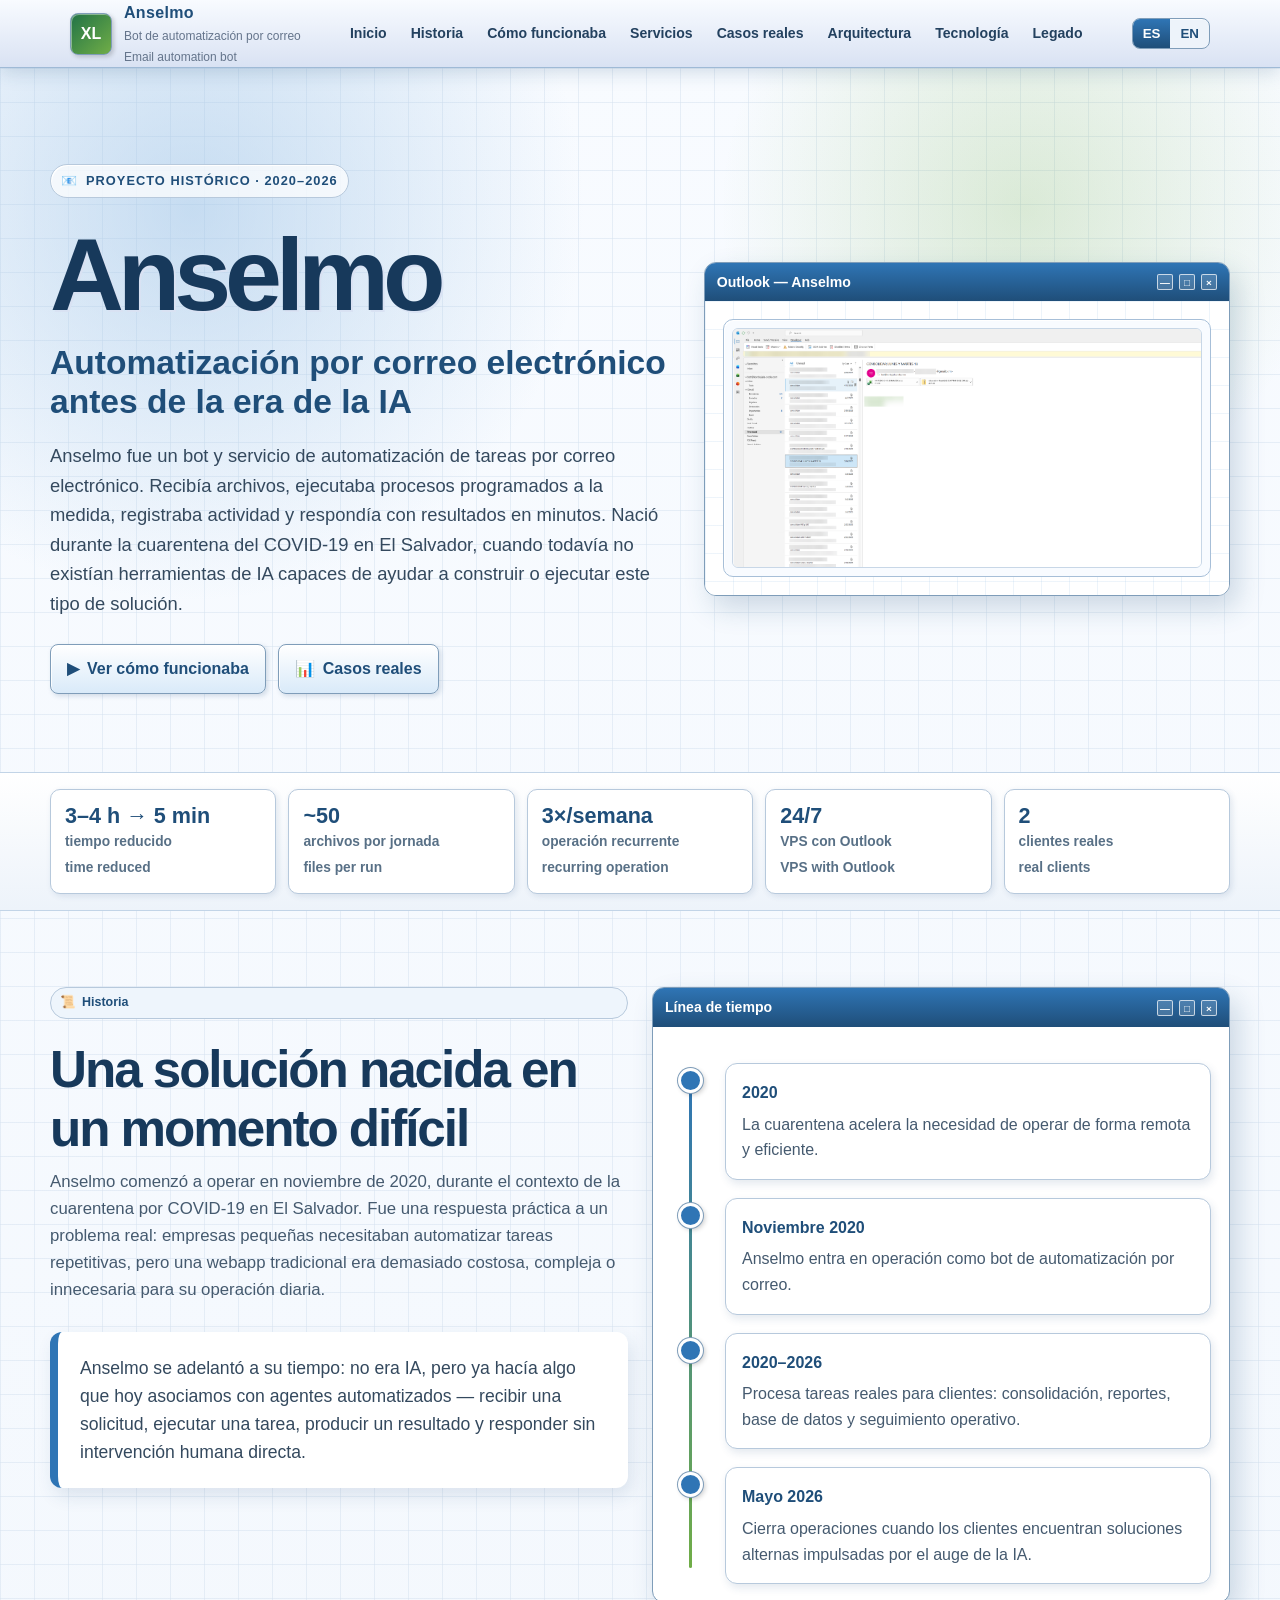
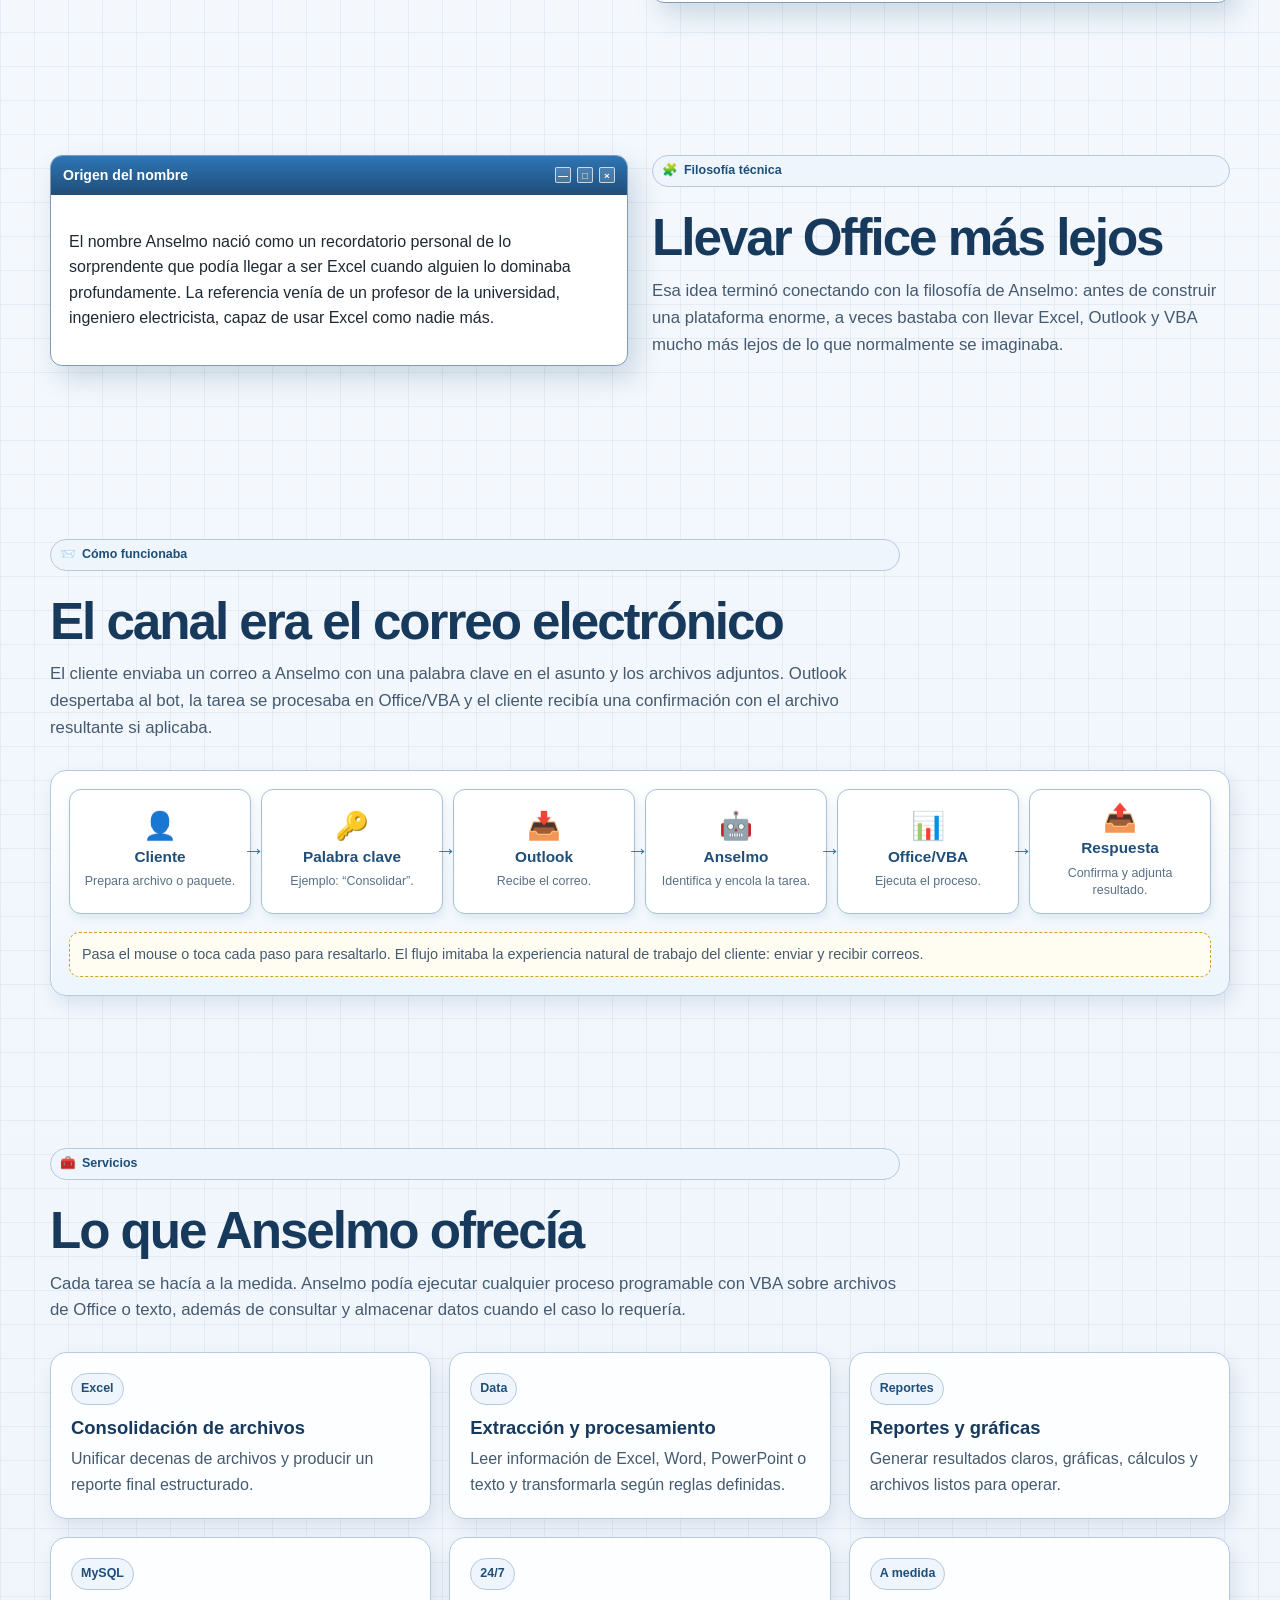
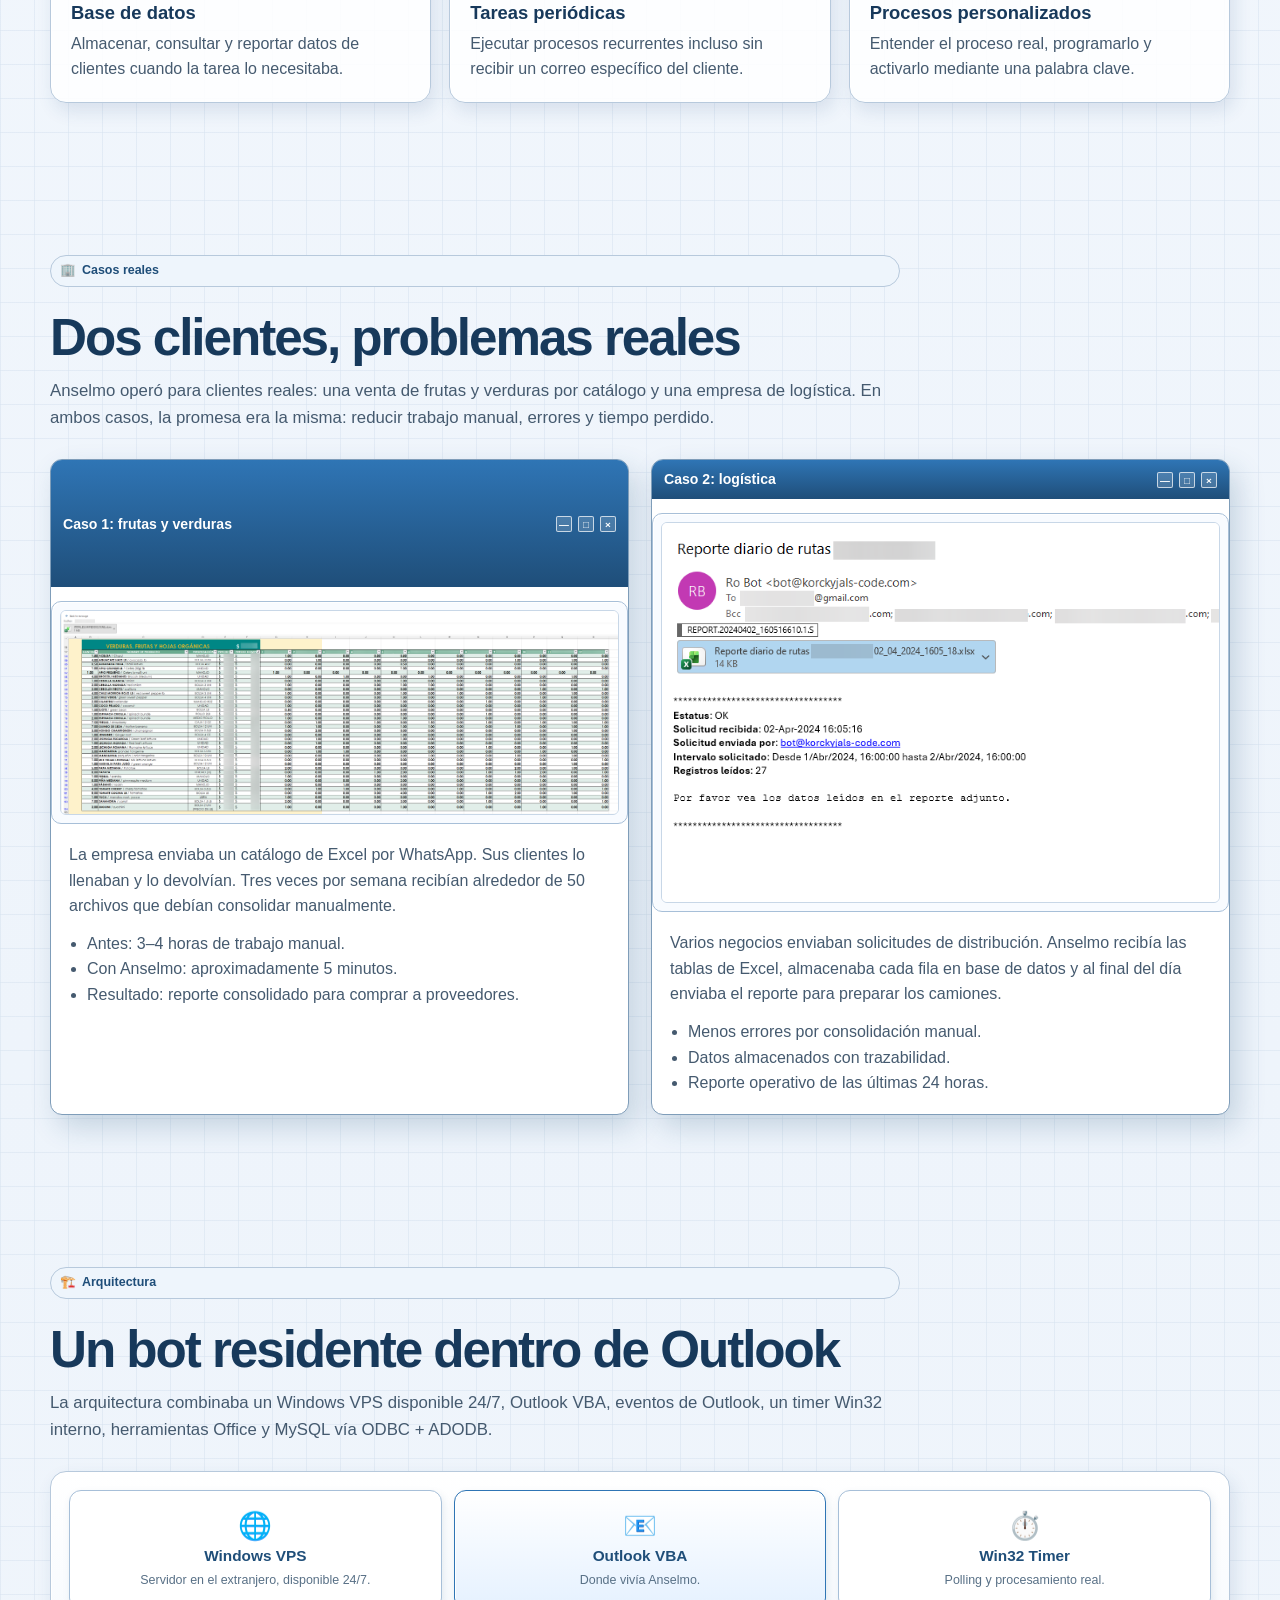
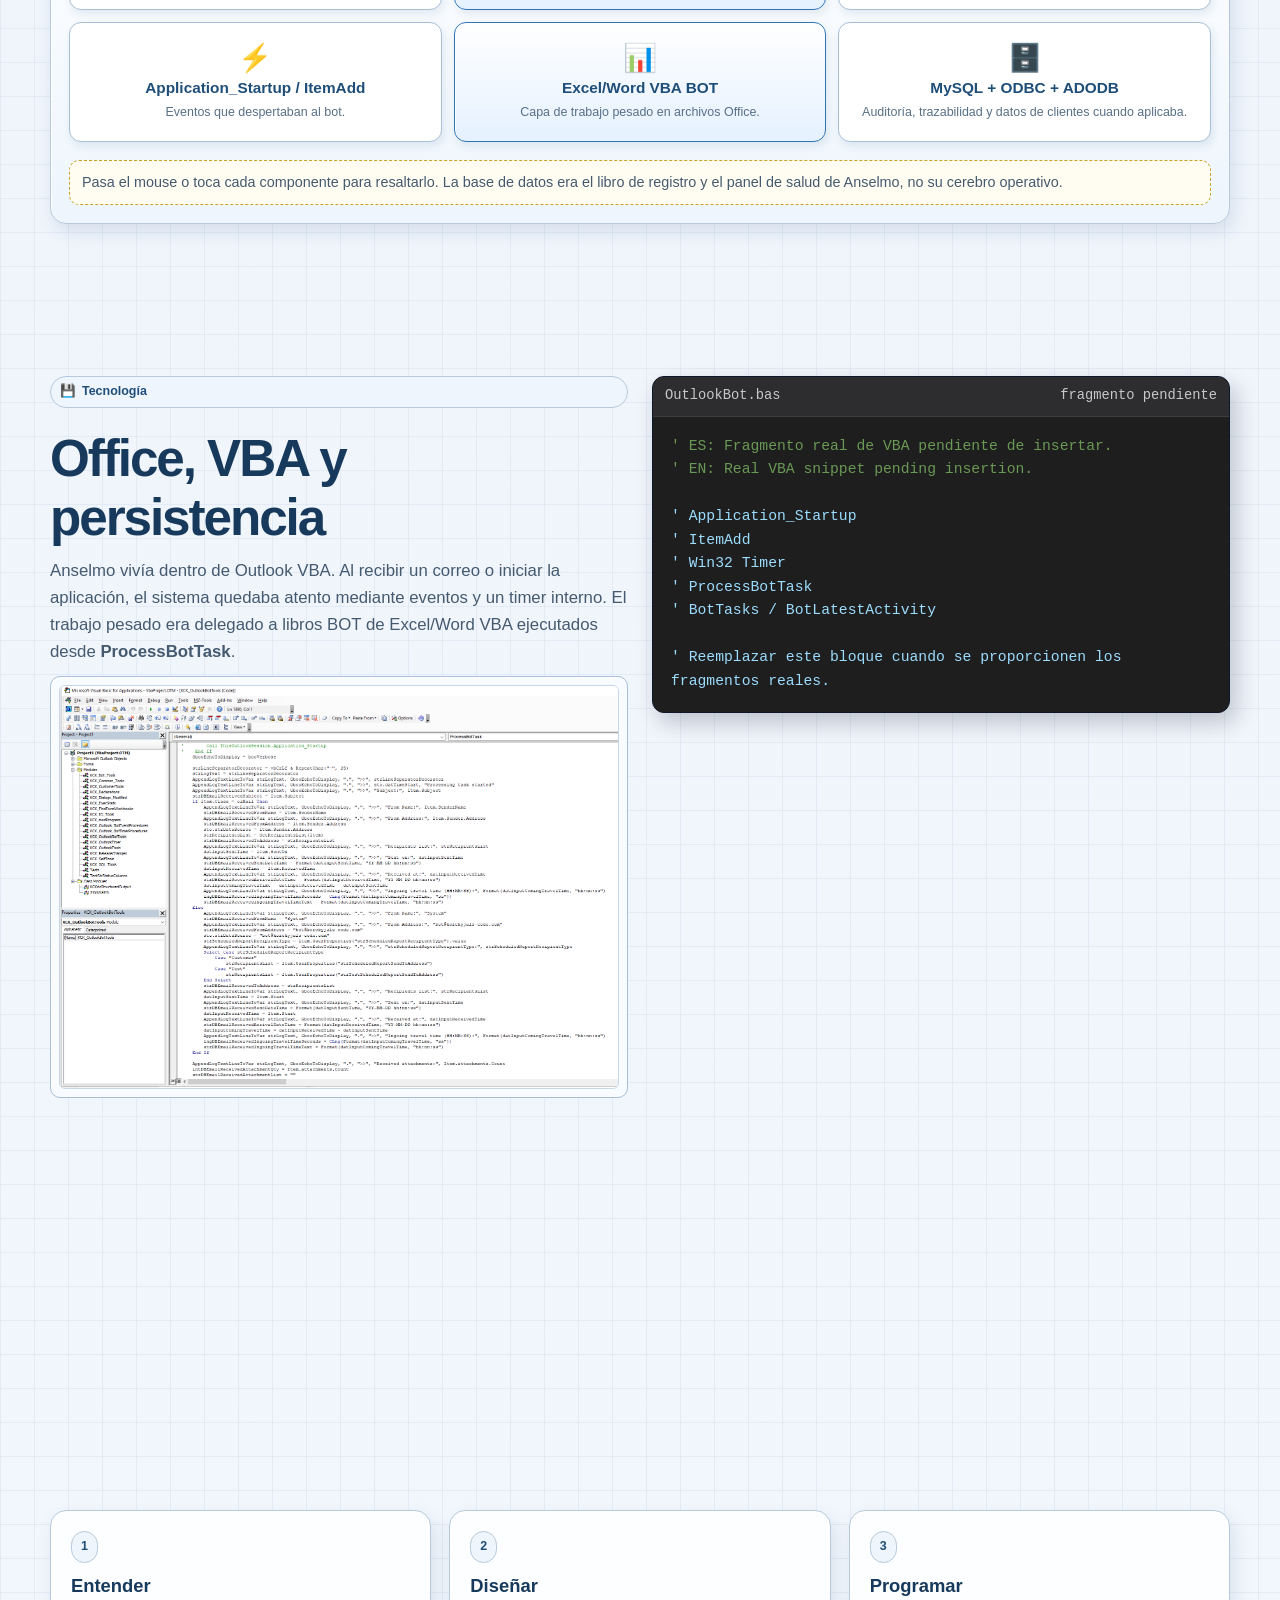
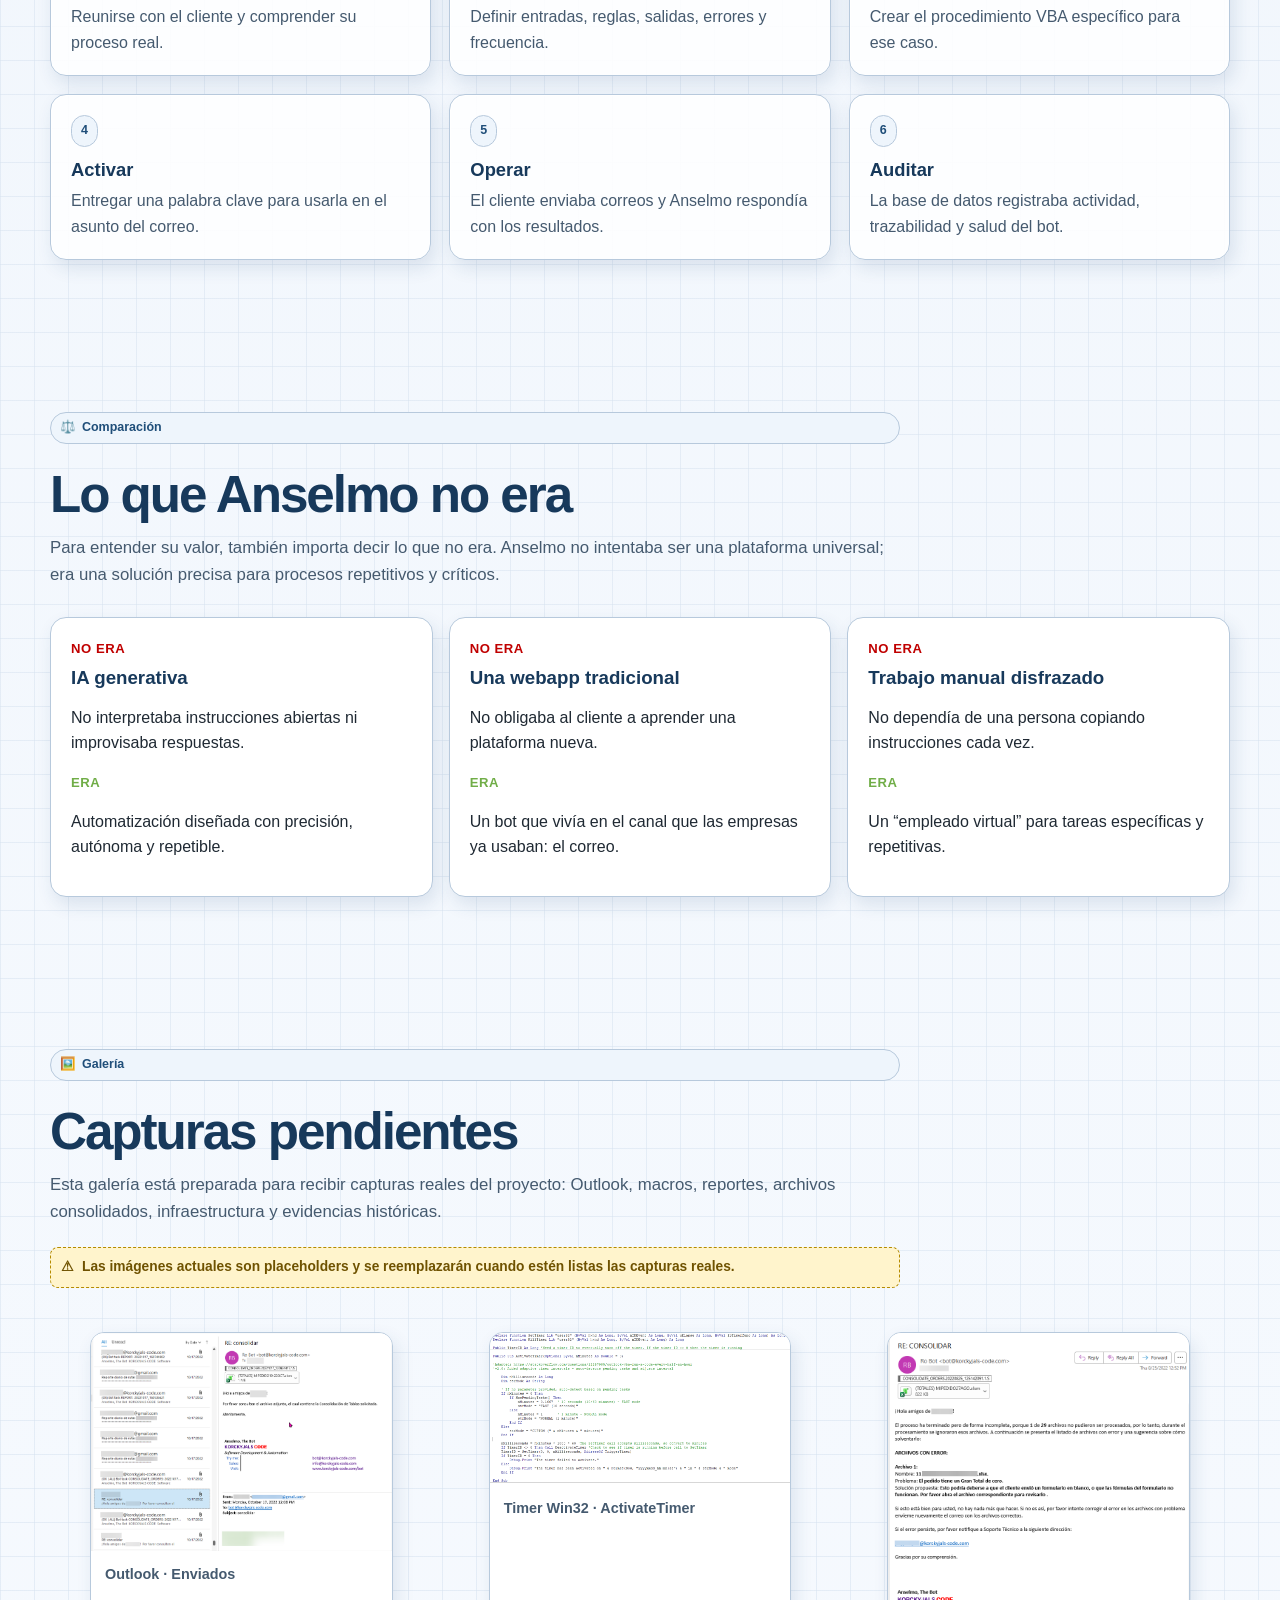
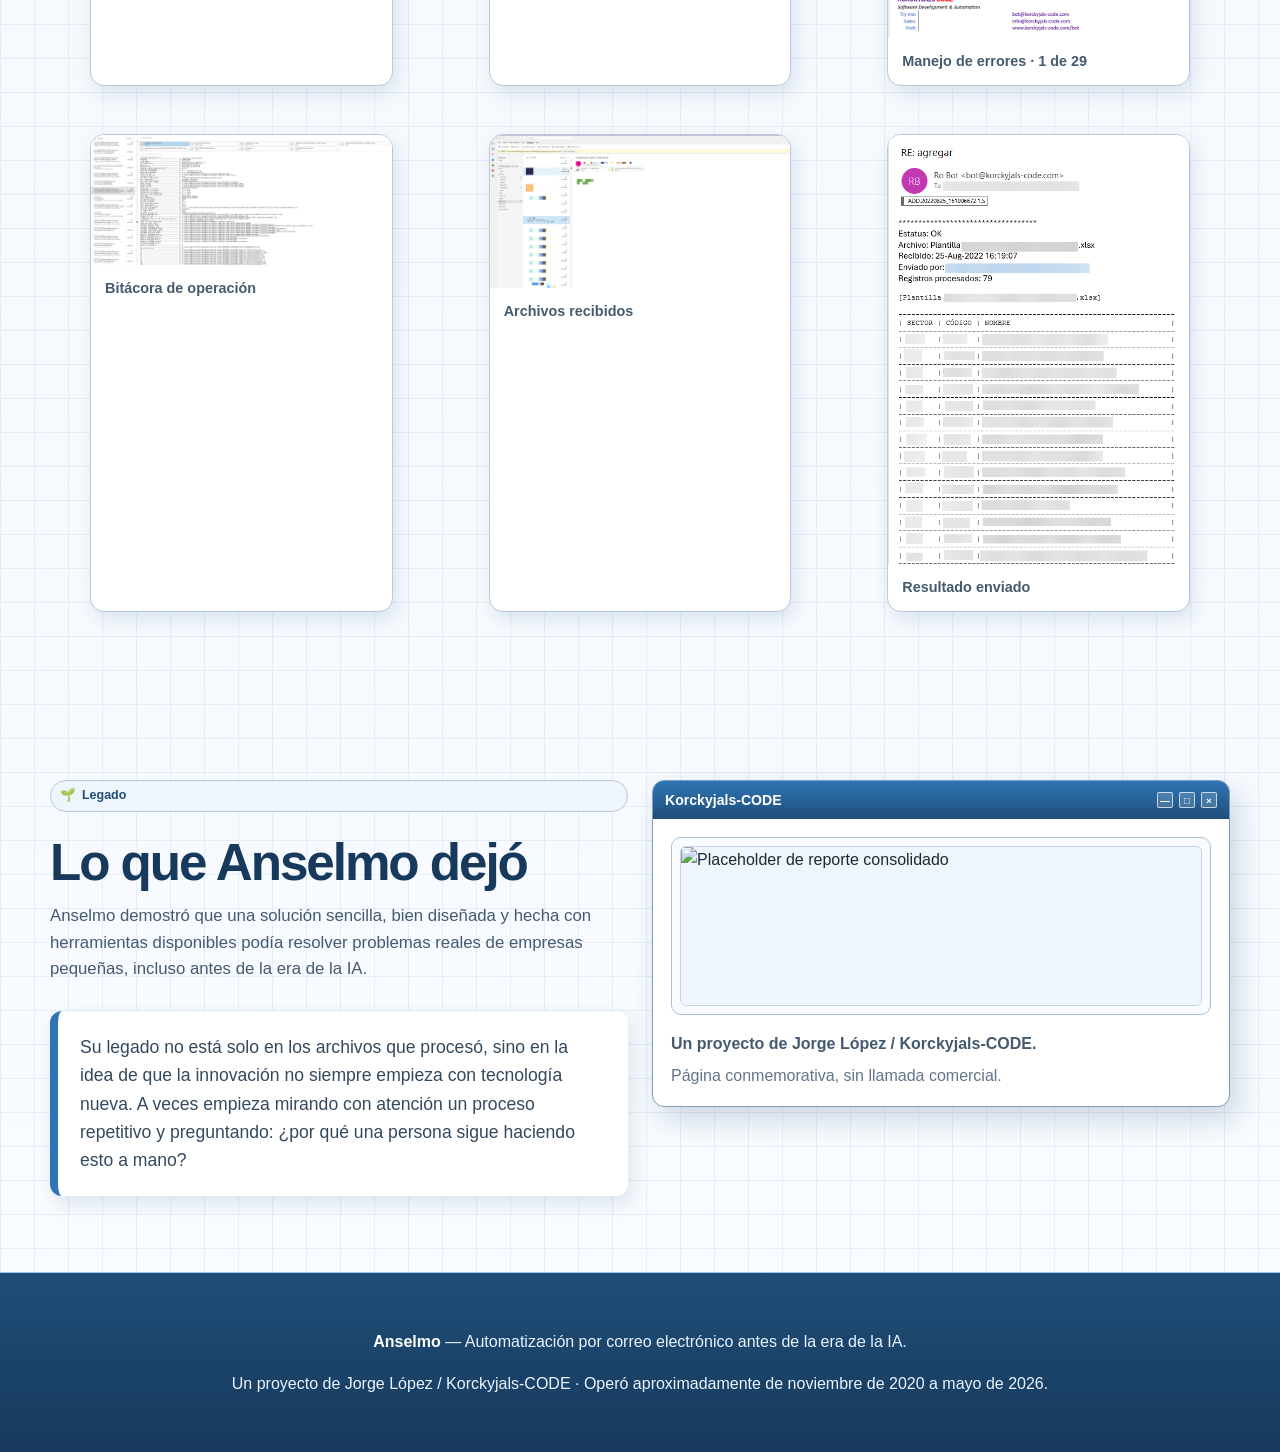
==== index.html @ 2ea20e72 "Update galeria-06 alt and asset comment for send-result email Replace the placeholder alt with the A" ====
<!DOCTYPE html>
<html lang="es">
<head>
  <meta charset="UTF-8" />
  <meta name="viewport" content="width=device-width, initial-scale=1.0" />
  <title>Anselmo | Automatización por correo electrónico antes de la era de la IA</title>
  <meta name="description" content="Homenaje y portafolio de Anselmo, un bot de automatización de tareas por correo electrónico creado por Jorge López / Korckyjals-CODE." />
  <style>
    /*
      Suggested /assets/ files for this page:
      /assets/hero-anselmo.png
      /assets/flujo-correo.png
      /assets/caso-frutas-verduras.png
      /assets/caso-logistica.png
      /assets/outlook-vba.png
      /assets/reporte-consolidado.png
      /assets/galeria-01.png
      /assets/galeria-02.png
      /assets/galeria-03.png
      /assets/galeria-04.png
      /assets/galeria-05.png
      /assets/galeria-06.png

      hero-anselmo.png is a real Outlook screenshot. caso-frutas-verduras.png is a real MIPEDIDO screenshot. caso-logistica.png is a real blurred daily route-report email screenshot. outlook-vba.png is a real Outlook VBA editor screenshot. galeria-01.png is a real Outlook Enviados screenshot. galeria-02.png is a real ActivateTimer / Win32 SetTimer screenshot. galeria-03.png is a real error-handling CONSOLIDATE_ORDERS email screenshot. galeria-04.png is a real per-task operation-log email screenshot. galeria-05.png is a real Processed-folder screenshot of incoming order files. galeria-06.png is a real send-result email screenshot (ADD/agregar, Estatus OK). The remaining placeholder is reporte-consolidado.
    */

    :root {
      --office-blue: #1f4e79;
      --office-blue-2: #2f75b5;
      --office-blue-3: #9dc3e6;
      --office-gray: #d9e2f3;
      --office-light: #f3f6fb;
      --window-bg: #ffffff;
      --grid-line: #d7e3f0;
      --text: #1f2933;
      --muted: #64748b;
      --shadow-dark: rgba(31, 78, 121, 0.22);
      --shadow-soft: rgba(15, 23, 42, 0.12);
      --accent-green: #70ad47;
      --accent-orange: #ed7d31;
      --accent-yellow: #ffc000;
      --danger-red: #c00000;
      --max-width: 1180px;
      --nav-height: 68px;
      --radius: 16px;
    }

    * { box-sizing: border-box; }

    html {
      scroll-behavior: smooth;
      scroll-padding-top: calc(var(--nav-height) + 18px);
    }

    body {
      margin: 0;
      color: var(--text);
      font-family: "Segoe UI", Tahoma, Geneva, Verdana, sans-serif;
      background:
        linear-gradient(90deg, rgba(215, 227, 240, 0.55) 1px, transparent 1px),
        linear-gradient(rgba(215, 227, 240, 0.55) 1px, transparent 1px),
        linear-gradient(180deg, #f8fbff 0%, #eef4fb 45%, #f8fbff 100%);
      background-size: 34px 34px, 34px 34px, 100% 100%;
      line-height: 1.6;
    }

    body.menu-open { overflow: hidden; }

    a { color: inherit; text-decoration: none; }

    img {
      width: 100%;
      display: block;
    }

    .lang-en { display: none; }
    body[data-lang="en"] .lang-es { display: none; }
    body[data-lang="en"] .lang-en { display: inline; }
    body[data-lang="en"] .block.lang-en { display: block; }
    body[data-lang="en"] .grid.lang-en { display: grid; }
    body[data-lang="en"] .flex.lang-en { display: flex; }
    body[data-lang="en"] .lang-es.block,
    body[data-lang="en"] .lang-es.grid,
    body[data-lang="en"] .lang-es.flex { display: none; }

    .topbar {
      position: fixed;
      top: 0;
      left: 0;
      right: 0;
      z-index: 1000;
      height: var(--nav-height);
      background: linear-gradient(180deg, #f8fbff 0%, #d9e2f3 100%);
      border-bottom: 1px solid #9fbad6;
      box-shadow: 0 4px 18px rgba(31, 78, 121, 0.18);
    }

    .nav-inner {
      max-width: var(--max-width);
      height: 100%;
      margin: 0 auto;
      padding: 0 20px;
      display: flex;
      align-items: center;
      justify-content: space-between;
      gap: 16px;
    }

    .brand {
      display: flex;
      align-items: center;
      gap: 12px;
      min-width: 210px;
    }

    .brand-icon {
      width: 42px;
      height: 42px;
      border: 1px solid #7f9db9;
      border-radius: 8px;
      background: linear-gradient(135deg, #217346 0%, #70ad47 100%);
      color: white;
      display: grid;
      place-items: center;
      font-weight: 800;
      box-shadow: inset 1px 1px 0 rgba(255,255,255,0.4), 2px 2px 4px rgba(0,0,0,0.18);
    }

    .brand-title {
      font-weight: 800;
      letter-spacing: 0.02em;
      color: var(--office-blue);
      line-height: 1.1;
    }

    .brand-subtitle {
      display: block;
      font-size: 0.75rem;
      color: var(--muted);
      font-weight: 500;
      margin-top: 2px;
    }

    .nav-links {
      display: flex;
      align-items: center;
      gap: 4px;
      font-size: 0.88rem;
      font-weight: 600;
    }

    .nav-links a {
      padding: 8px 9px;
      border-radius: 6px;
      color: #23415f;
      border: 1px solid transparent;
    }

    .nav-links a:hover,
    .nav-links a:focus {
      background: linear-gradient(180deg, #ffffff 0%, #dceaf8 100%);
      border-color: #9fbad6;
      box-shadow: inset 1px 1px 0 rgba(255,255,255,0.8);
    }

    .nav-actions {
      display: flex;
      align-items: center;
      gap: 10px;
    }

    .lang-toggle {
      display: flex;
      border: 1px solid #7f9db9;
      background: #edf3fa;
      border-radius: 8px;
      overflow: hidden;
      box-shadow: inset 1px 1px 0 rgba(255,255,255,0.7);
    }

    .lang-toggle button {
      border: 0;
      padding: 7px 10px;
      font-weight: 800;
      cursor: pointer;
      background: transparent;
      color: var(--office-blue);
    }

    .lang-toggle button.active {
      background: linear-gradient(180deg, var(--office-blue-2) 0%, var(--office-blue) 100%);
      color: #fff;
    }

    .hamburger {
      display: none;
      width: 42px;
      height: 38px;
      border: 1px solid #7f9db9;
      border-radius: 8px;
      background: linear-gradient(180deg, #fff 0%, #dbe8f6 100%);
      cursor: pointer;
      align-items: center;
      justify-content: center;
      flex-direction: column;
      gap: 5px;
    }

    .hamburger span {
      width: 22px;
      height: 2px;
      background: var(--office-blue);
      display: block;
      border-radius: 8px;
    }

    main { padding-top: var(--nav-height); }

    .section {
      padding: 76px 20px;
    }

    .container {
      max-width: var(--max-width);
      margin: 0 auto;
    }

    .hero {
      padding: 96px 20px 78px;
      background:
        radial-gradient(circle at 15% 20%, rgba(157, 195, 230, 0.55), transparent 32%),
        radial-gradient(circle at 80% 20%, rgba(112, 173, 71, 0.22), transparent 26%);
    }

    .hero-grid {
      display: grid;
      grid-template-columns: 1.08fr 0.92fr;
      gap: 36px;
      align-items: center;
    }

    .kicker {
      display: inline-flex;
      align-items: center;
      gap: 8px;
      color: var(--office-blue);
      font-weight: 800;
      letter-spacing: 0.08em;
      text-transform: uppercase;
      font-size: 0.8rem;
      padding: 6px 10px;
      border: 1px solid #b7c9dc;
      background: rgba(255,255,255,0.72);
      border-radius: 999px;
      box-shadow: inset 1px 1px 0 #fff;
    }

    h1, h2, h3 { line-height: 1.15; color: #17395b; margin: 0; }

    h1 {
      font-size: clamp(3rem, 8vw, 6.5rem);
      margin: 18px 0 10px;
      letter-spacing: -0.06em;
      text-shadow: 2px 2px 0 #d9e2f3;
    }

    .hero h2 {
      font-size: clamp(1.25rem, 3vw, 2.1rem);
      color: var(--office-blue);
      margin-bottom: 20px;
      font-weight: 700;
    }

    .lead {
      font-size: 1.15rem;
      max-width: 720px;
      color: #34495e;
    }

    .hero-actions {
      display: flex;
      flex-wrap: wrap;
      gap: 12px;
      margin-top: 26px;
    }

    .office-btn {
      display: inline-flex;
      align-items: center;
      gap: 8px;
      padding: 11px 16px;
      border: 1px solid #7f9db9;
      border-radius: 8px;
      background: linear-gradient(180deg, #ffffff 0%, #d9eaf9 100%);
      box-shadow: inset 1px 1px 0 rgba(255,255,255,0.85), 2px 2px 5px rgba(31,78,121,0.18);
      font-weight: 800;
      color: var(--office-blue);
      transition: transform 0.18s ease, box-shadow 0.18s ease;
    }

    .office-btn:hover {
      transform: translateY(-2px);
      box-shadow: inset 1px 1px 0 rgba(255,255,255,0.85), 4px 6px 12px rgba(31,78,121,0.2);
    }

    .window {
      border: 1px solid #7f9db9;
      border-radius: 12px;
      overflow: hidden;
      background: var(--window-bg);
      box-shadow: 8px 12px 28px rgba(31, 78, 121, 0.2), inset 1px 1px 0 #fff;
    }

    .window-titlebar {
      min-height: 38px;
      display: flex;
      align-items: center;
      justify-content: space-between;
      gap: 10px;
      padding: 8px 12px;
      color: white;
      background: linear-gradient(180deg, #2f75b5 0%, #1f4e79 100%);
      font-weight: 800;
      font-size: 0.88rem;
    }

    .window-controls {
      display: flex;
      gap: 6px;
      flex-shrink: 0;
    }

    .window-controls span {
      width: 16px;
      height: 16px;
      display: grid;
      place-items: center;
      border: 1px solid rgba(255,255,255,0.7);
      border-radius: 2px;
      font-size: 0.62rem;
      background: rgba(255,255,255,0.16);
    }

    .window-content { padding: 18px; }

    .hero-card .window-content {
      background:
        linear-gradient(90deg, rgba(157,195,230,0.18) 1px, transparent 1px),
        linear-gradient(rgba(157,195,230,0.18) 1px, transparent 1px),
        #fff;
      background-size: 28px 28px;
    }

    .placeholder-note {
      display: inline-flex;
      gap: 8px;
      align-items: center;
      padding: 8px 10px;
      margin: 12px 0 0;
      border: 1px dashed #b58b00;
      color: #6f5200;
      background: #fff4cc;
      border-radius: 8px;
      font-size: 0.86rem;
      font-weight: 650;
    }

    .image-frame {
      border: 1px solid #a7bfd8;
      background: #f8fbff;
      border-radius: 10px;
      padding: 8px;
      box-shadow: inset 1px 1px 0 #fff;
      overflow: hidden;
    }

    .image-frame img {
      border-radius: 6px;
      border: 1px solid #c8d7e7;
      background: #eef5fc;
      min-height: 160px;
      object-fit: cover;
    }

    .section-heading {
      margin-bottom: 28px;
      display: grid;
      gap: 10px;
      max-width: 850px;
    }

    .section-heading h2 {
      font-size: clamp(2rem, 4vw, 3.2rem);
      letter-spacing: -0.04em;
    }

    .section-heading p {
      margin: 0;
      color: #455a6f;
      font-size: 1.05rem;
    }

    .ribbon {
      background: linear-gradient(180deg, #ffffff 0%, #edf3fa 100%);
      border-top: 1px solid #c2d4e7;
      border-bottom: 1px solid #c2d4e7;
      padding: 16px 20px;
      box-shadow: inset 0 1px 0 #fff;
    }

    .ribbon-inner {
      max-width: var(--max-width);
      margin: 0 auto;
      display: grid;
      grid-template-columns: repeat(5, 1fr);
      gap: 12px;
    }

    .metric {
      border: 1px solid #b7c9dc;
      border-radius: 10px;
      background: #fff;
      padding: 14px;
      box-shadow: inset 1px 1px 0 #fff, 2px 2px 6px rgba(31,78,121,0.12);
    }

    .metric strong {
      display: block;
      color: var(--office-blue);
      font-size: 1.35rem;
      line-height: 1.1;
    }

    .metric span {
      display: block;
      margin-top: 4px;
      color: #587086;
      font-size: 0.86rem;
      font-weight: 650;
    }

    .two-col {
      display: grid;
      grid-template-columns: 1fr 1fr;
      gap: 24px;
      align-items: start;
    }

    .cards-grid {
      display: grid;
      grid-template-columns: repeat(3, 1fr);
      gap: 18px;
    }

    .card {
      border: 1px solid #b7c9dc;
      border-radius: var(--radius);
      background: rgba(255,255,255,0.88);
      box-shadow: inset 1px 1px 0 #fff, 4px 8px 18px rgba(31,78,121,0.12);
      padding: 20px;
      transition: transform 0.22s ease, box-shadow 0.22s ease;
    }

    .card:hover {
      transform: translateY(-4px);
      box-shadow: inset 1px 1px 0 #fff, 6px 14px 26px rgba(31,78,121,0.18);
    }

    .card h3 {
      font-size: 1.15rem;
      margin-bottom: 8px;
    }

    .card p { margin: 0; color: #455a6f; }

    .tag {
      display: inline-flex;
      align-items: center;
      gap: 6px;
      padding: 5px 9px;
      border: 1px solid #b7c9dc;
      border-radius: 999px;
      background: #eef5fc;
      color: var(--office-blue);
      font-size: 0.78rem;
      font-weight: 800;
      margin-bottom: 12px;
    }

    .timeline {
      position: relative;
      display: grid;
      gap: 18px;
      margin-top: 18px;
    }

    .timeline::before {
      content: "";
      position: absolute;
      top: 16px;
      bottom: 16px;
      left: 18px;
      width: 3px;
      background: linear-gradient(180deg, var(--office-blue-2), var(--accent-green));
      border-radius: 999px;
    }

    .timeline-item {
      position: relative;
      padding-left: 54px;
    }

    .timeline-dot {
      position: absolute;
      left: 7px;
      top: 5px;
      width: 25px;
      height: 25px;
      border-radius: 50%;
      border: 3px solid white;
      background: var(--office-blue-2);
      box-shadow: 0 0 0 1px #7f9db9, 2px 2px 5px rgba(0,0,0,0.2);
    }

    .timeline-card {
      border: 1px solid #b7c9dc;
      background: #fff;
      border-radius: 12px;
      padding: 16px;
      box-shadow: inset 1px 1px 0 #fff, 2px 4px 9px rgba(31,78,121,0.12);
    }

    .timeline-card strong { color: var(--office-blue); }
    .timeline-card p { margin: 6px 0 0; color: #455a6f; }

    .flow-diagram, .architecture-diagram {
      display: grid;
      gap: 14px;
      padding: 18px;
      border: 1px solid #b7c9dc;
      border-radius: var(--radius);
      background: linear-gradient(180deg, #fff 0%, #edf5fd 100%);
      box-shadow: inset 1px 1px 0 #fff, 4px 8px 18px rgba(31,78,121,0.12);
    }

    .flow-row {
      display: grid;
      grid-template-columns: repeat(6, minmax(0, 1fr));
      gap: 10px;
      align-items: stretch;
    }

    .flow-step, .arch-node {
      position: relative;
      min-height: 120px;
      padding: 14px;
      border: 1px solid #a7bfd8;
      border-radius: 12px;
      background: #fff;
      display: flex;
      flex-direction: column;
      justify-content: center;
      gap: 8px;
      text-align: center;
      cursor: help;
      transition: transform 0.22s ease, border-color 0.22s ease, box-shadow 0.22s ease, background 0.22s ease;
      box-shadow: inset 1px 1px 0 #fff, 2px 4px 8px rgba(31,78,121,0.1);
    }

    .flow-step:hover, .flow-step:focus,
    .arch-node:hover, .arch-node:focus {
      transform: translateY(-5px) scale(1.02);
      border-color: var(--office-blue-2);
      box-shadow: inset 1px 1px 0 #fff, 0 0 0 3px rgba(47,117,181,0.15), 4px 10px 18px rgba(31,78,121,0.2);
      background: #f8fbff;
      outline: none;
    }

    .flow-step:not(:last-child)::after {
      content: "→";
      position: absolute;
      right: -15px;
      top: 50%;
      transform: translateY(-50%);
      color: var(--office-blue-2);
      font-size: 1.4rem;
      font-weight: 900;
      z-index: 5;
    }

    .step-icon, .arch-icon {
      font-size: 1.7rem;
      line-height: 1;
    }

    .step-title, .arch-title {
      font-weight: 900;
      color: var(--office-blue);
      line-height: 1.15;
      font-size: 0.96rem;
    }

    .step-detail, .arch-detail {
      font-size: 0.78rem;
      color: #587086;
      line-height: 1.35;
    }

    .architecture-grid {
      display: grid;
      grid-template-columns: repeat(3, 1fr);
      gap: 12px;
    }

    .arch-node.center {
      background: linear-gradient(180deg, #fff 0%, #e5f1ff 100%);
      border-color: var(--office-blue-2);
    }

    .tooltip-line {
      font-size: 0.9rem;
      color: #455a6f;
      background: #fffdf2;
      border: 1px dashed #c9a227;
      padding: 10px 12px;
      border-radius: 10px;
      margin-top: 4px;
    }

    .case-grid {
      display: grid;
      grid-template-columns: 1fr 1fr;
      gap: 22px;
    }

    .case-card {
      display: grid;
      gap: 14px;
    }

    .case-card .window-content { padding: 0; }
    .case-copy { padding: 18px; }
    .case-copy p { color: #455a6f; margin: 0 0 12px; }
    .case-copy ul { margin: 0; padding-left: 18px; color: #455a6f; }

    .comparison {
      display: grid;
      grid-template-columns: repeat(3, 1fr);
      gap: 16px;
    }

    .compare-card {
      min-height: 230px;
      background: #fff;
      border: 1px solid #b7c9dc;
      border-radius: var(--radius);
      padding: 20px;
      box-shadow: inset 1px 1px 0 #fff, 4px 8px 18px rgba(31,78,121,0.12);
    }

    .compare-card .not {
      color: var(--danger-red);
      font-weight: 900;
      display: block;
      margin-bottom: 8px;
      text-transform: uppercase;
      font-size: 0.82rem;
      letter-spacing: 0.04em;
    }

    .compare-card .was {
      color: var(--accent-green);
      font-weight: 900;
      display: block;
      margin: 14px 0 8px;
      text-transform: uppercase;
      font-size: 0.82rem;
      letter-spacing: 0.04em;
    }

    .code-placeholder {
      background: #1e1e1e;
      color: #d4d4d4;
      border-radius: 12px;
      overflow: hidden;
      border: 1px solid #0f172a;
      box-shadow: 6px 10px 22px rgba(15,23,42,0.22);
    }

    .code-header {
      display: flex;
      align-items: center;
      justify-content: space-between;
      padding: 8px 12px;
      background: #2d2d30;
      border-bottom: 1px solid #3e3e42;
      font-family: Consolas, "Courier New", monospace;
      font-size: 0.86rem;
      color: #c8c8c8;
    }

    pre {
      margin: 0;
      padding: 18px;
      white-space: pre-wrap;
      font-family: Consolas, "Courier New", monospace;
      font-size: 0.92rem;
      line-height: 1.6;
      color: #dcdcaa;
    }

    .pending-code { color: #9cdcfe; }
    .code-comment { color: #6a9955; }

    .gallery-grid {
      display: grid;
      grid-template-columns: repeat(3, 1fr);
      gap: 16px;
    }

    .gallery-item {
      border: 1px solid #b7c9dc;
      border-radius: 14px;
      overflow: hidden;
      background: #fff;
      box-shadow: inset 1px 1px 0 #fff, 4px 8px 18px rgba(31,78,121,0.12);
      transition: transform 0.22s ease, box-shadow 0.22s ease;
    }

    .gallery-item:hover {
      transform: translateY(-4px);
      box-shadow: inset 1px 1px 0 #fff, 6px 12px 24px rgba(31,78,121,0.18);
    }

    .gallery-caption {
      padding: 12px 14px;
      color: #455a6f;
      font-weight: 700;
      font-size: 0.9rem;
    }

    .quote-panel {
      border-left: 8px solid var(--office-blue-2);
      background: #fff;
      border-radius: 12px;
      padding: 22px;
      box-shadow: inset 1px 1px 0 #fff, 4px 8px 18px rgba(31,78,121,0.12);
      color: #34495e;
      font-size: 1.1rem;
    }

    .footer {
      padding: 40px 20px;
      background: linear-gradient(180deg, #1f4e79 0%, #17395b 100%);
      color: #eaf4ff;
      text-align: center;
      border-top: 1px solid #9dc3e6;
    }

    .footer strong { color: #fff; }

    .reveal {
      opacity: 0;
      transform: translateY(18px);
      transition: opacity 0.7s ease, transform 0.7s ease;
    }

    .reveal.visible {
      opacity: 1;
      transform: translateY(0);
    }

    @media (max-width: 1060px) {
      .nav-links {
        position: fixed;
        top: var(--nav-height);
        left: 0;
        right: 0;
        bottom: 0;
        background: rgba(239, 245, 252, 0.98);
        display: none;
        flex-direction: column;
        align-items: stretch;
        padding: 20px;
        gap: 8px;
        border-top: 1px solid #9fbad6;
      }

      body.menu-open .nav-links { display: flex; }

      .nav-links a {
        padding: 14px 16px;
        background: #fff;
        border-color: #b7c9dc;
        border-radius: 10px;
      }

      .hamburger { display: flex; }
      .brand { min-width: 0; }
      .brand-subtitle { display: none; }
    }

    @media (max-width: 900px) {
      .hero-grid,
      .two-col,
      .case-grid,
      .comparison {
        grid-template-columns: 1fr;
      }

      .ribbon-inner {
        grid-template-columns: repeat(2, 1fr);
      }

      .cards-grid,
      .gallery-grid {
        grid-template-columns: 1fr 1fr;
      }

      .flow-row,
      .architecture-grid {
        grid-template-columns: 1fr 1fr;
      }

      .flow-step:not(:last-child)::after { display: none; }
    }

    @media (max-width: 620px) {
      .section { padding: 56px 16px; }
      .hero { padding: 72px 16px 56px; }
      .nav-inner { padding: 0 14px; }
      .ribbon-inner,
      .cards-grid,
      .gallery-grid,
      .flow-row,
      .architecture-grid {
        grid-template-columns: 1fr;
      }
      .metric strong { font-size: 1.18rem; }
      .window-content { padding: 14px; }
      .brand-title { font-size: 0.95rem; }
      .brand-icon { width: 38px; height: 38px; }
    }
  </style>
</head>
<body data-lang="es">
  <header class="topbar">
    <div class="nav-inner">
      <a href="#inicio" class="brand" aria-label="Anselmo home">
        <span class="brand-icon">XL</span>
        <span>
          <span class="brand-title">Anselmo</span>
          <span class="brand-subtitle lang-es">Bot de automatización por correo</span>
          <span class="brand-subtitle lang-en">Email automation bot</span>
        </span>
      </a>

      <nav class="nav-links" id="navLinks" aria-label="Principal">
        <a href="#inicio"><span class="lang-es">Inicio</span><span class="lang-en">Home</span></a>
        <a href="#historia"><span class="lang-es">Historia</span><span class="lang-en">Story</span></a>
        <a href="#como-funcionaba"><span class="lang-es">Cómo funcionaba</span><span class="lang-en">How it worked</span></a>
        <a href="#servicios"><span class="lang-es">Servicios</span><span class="lang-en">Services</span></a>
        <a href="#casos"><span class="lang-es">Casos reales</span><span class="lang-en">Real cases</span></a>
        <a href="#arquitectura"><span class="lang-es">Arquitectura</span><span class="lang-en">Architecture</span></a>
        <a href="#tecnologia"><span class="lang-es">Tecnología</span><span class="lang-en">Technology</span></a>
        <a href="#legado"><span class="lang-es">Legado</span><span class="lang-en">Legacy</span></a>
      </nav>

      <div class="nav-actions">
        <div class="lang-toggle" aria-label="Language selector">
          <button class="active" data-set-lang="es" type="button">ES</button>
          <button data-set-lang="en" type="button">EN</button>
        </div>
        <button class="hamburger" id="menuButton" aria-label="Abrir menú" aria-expanded="false" type="button">
          <span></span><span></span><span></span>
        </button>
      </div>
    </div>
  </header>

  <main>
    <section id="inicio" class="hero">
      <div class="container hero-grid">
        <div class="reveal">
          <span class="kicker"><span>📧</span> <span class="lang-es">Proyecto histórico · 2020–2026</span><span class="lang-en">Historical project · 2020–2026</span></span>
          <h1>Anselmo</h1>
          <h2><span class="lang-es">Automatización por correo electrónico antes de la era de la IA</span><span class="lang-en">Email automation before the age of AI</span></h2>
          <p class="lead lang-es block">
            Anselmo fue un bot y servicio de automatización de tareas por correo electrónico. Recibía archivos, ejecutaba procesos programados a la medida, registraba actividad y respondía con resultados en minutos. Nació durante la cuarentena del COVID-19 en El Salvador, cuando todavía no existían herramientas de IA capaces de ayudar a construir o ejecutar este tipo de solución.
          </p>
          <p class="lead lang-en block">
            Anselmo was an email-based automation bot and service. It received files, ran custom-built processes, logged activity, and replied with results within minutes. It was born during the COVID-19 lockdown in El Salvador, before AI tools made this kind of workflow common or easy to build.
          </p>
          <div class="hero-actions">
            <a class="office-btn" href="#como-funcionaba"><span>▶</span><span class="lang-es">Ver cómo funcionaba</span><span class="lang-en">See how it worked</span></a>
            <a class="office-btn" href="#casos"><span>📊</span><span class="lang-es">Casos reales</span><span class="lang-en">Real cases</span></a>
          </div>
        </div>
        <div class="window hero-card reveal">
          <div class="window-titlebar">
            <span>Outlook — Anselmo</span>
            <span class="window-controls"><span>—</span><span>□</span><span>×</span></span>
          </div>
          <div class="window-content">
            <div class="image-frame">
              <img src="assets/hero-anselmo.png" alt="Outlook de Anselmo con la carpeta Processed y correos de consolidación ya procesados" />
            </div>
          </div>
        </div>
      </div>
    </section>

    <aside class="ribbon" aria-label="Métricas de impacto">
      <div class="ribbon-inner reveal">
        <div class="metric"><strong>3–4 h → 5 min</strong><span class="lang-es">tiempo reducido</span><span class="lang-en">time reduced</span></div>
        <div class="metric"><strong>~50</strong><span class="lang-es">archivos por jornada</span><span class="lang-en">files per run</span></div>
        <div class="metric"><strong>3×/semana</strong><span class="lang-es">operación recurrente</span><span class="lang-en">recurring operation</span></div>
        <div class="metric"><strong>24/7</strong><span class="lang-es">VPS con Outlook</span><span class="lang-en">VPS with Outlook</span></div>
        <div class="metric"><strong>2</strong><span class="lang-es">clientes reales</span><span class="lang-en">real clients</span></div>
      </div>
    </aside>

    <section id="historia" class="section">
      <div class="container two-col">
        <div class="reveal">
          <div class="section-heading">
            <span class="tag">📜 <span class="lang-es">Historia</span><span class="lang-en">Story</span></span>
            <h2><span class="lang-es">Una solución nacida en un momento difícil</span><span class="lang-en">A solution born in a difficult moment</span></h2>
            <p class="lang-es block">Anselmo comenzó a operar en noviembre de 2020, durante el contexto de la cuarentena por COVID-19 en El Salvador. Fue una respuesta práctica a un problema real: empresas pequeñas necesitaban automatizar tareas repetitivas, pero una webapp tradicional era demasiado costosa, compleja o innecesaria para su operación diaria.</p>
            <p class="lang-en block">Anselmo began operating in November 2020, during the COVID-19 lockdown context in El Salvador. It was a practical answer to a real problem: small businesses needed automation, but a traditional web app was too expensive, too complex, or simply unnecessary for their daily operations.</p>
          </div>
          <div class="quote-panel">
            <span class="lang-es">Anselmo se adelantó a su tiempo: no era IA, pero ya hacía algo que hoy asociamos con agentes automatizados — recibir una solicitud, ejecutar una tarea, producir un resultado y responder sin intervención humana directa.</span>
            <span class="lang-en">Anselmo was ahead of its time: it was not AI, but it already did something we now associate with automated agents — receiving a request, executing a task, producing a result, and replying without direct human intervention.</span>
          </div>
        </div>
        <div class="window reveal">
          <div class="window-titlebar"><span class="lang-es">Línea de tiempo</span><span class="lang-en">Timeline</span><span class="window-controls"><span>—</span><span>□</span><span>×</span></span></div>
          <div class="window-content">
            <div class="timeline">
              <div class="timeline-item">
                <span class="timeline-dot"></span>
                <div class="timeline-card"><strong>2020</strong><p><span class="lang-es">La cuarentena acelera la necesidad de operar de forma remota y eficiente.</span><span class="lang-en">Lockdown accelerates the need to operate remotely and efficiently.</span></p></div>
              </div>
              <div class="timeline-item">
                <span class="timeline-dot"></span>
                <div class="timeline-card"><strong><span class="lang-es">Noviembre 2020</span><span class="lang-en">November 2020</span></strong><p><span class="lang-es">Anselmo entra en operación como bot de automatización por correo.</span><span class="lang-en">Anselmo begins operating as an email automation bot.</span></p></div>
              </div>
              <div class="timeline-item">
                <span class="timeline-dot"></span>
                <div class="timeline-card"><strong>2020–2026</strong><p><span class="lang-es">Procesa tareas reales para clientes: consolidación, reportes, base de datos y seguimiento operativo.</span><span class="lang-en">It processes real client tasks: consolidation, reporting, database storage, and operational follow-up.</span></p></div>
              </div>
              <div class="timeline-item">
                <span class="timeline-dot"></span>
                <div class="timeline-card"><strong><span class="lang-es">Mayo 2026</span><span class="lang-en">May 2026</span></strong><p><span class="lang-es">Cierra operaciones cuando los clientes encuentran soluciones alternas impulsadas por el auge de la IA.</span><span class="lang-en">Operations close as clients find alternative solutions shaped by the rise of AI.</span></p></div>
              </div>
            </div>
          </div>
        </div>
      </div>
    </section>

    <section id="nombre" class="section">
      <div class="container two-col">
        <div class="window reveal">
          <div class="window-titlebar"><span class="lang-es">Origen del nombre</span><span class="lang-en">Origin of the name</span><span class="window-controls"><span>—</span><span>□</span><span>×</span></span></div>
          <div class="window-content">
            <p class="lang-es block">El nombre Anselmo nació como un recordatorio personal de lo sorprendente que podía llegar a ser Excel cuando alguien lo dominaba profundamente. La referencia venía de un profesor de la universidad, ingeniero electricista, capaz de usar Excel como nadie más.</p>
            <p class="lang-en block">The name Anselmo came from a personal reminder of how powerful Excel could become in the hands of someone who truly mastered it. The reference came from a university professor, an electrical engineer, who could use Excel like no one else.</p>
          </div>
        </div>
        <div class="reveal">
          <div class="section-heading">
            <span class="tag">🧩 <span class="lang-es">Filosofía técnica</span><span class="lang-en">Technical philosophy</span></span>
            <h2><span class="lang-es">Llevar Office más lejos</span><span class="lang-en">Taking Office further</span></h2>
            <p class="lang-es block">Esa idea terminó conectando con la filosofía de Anselmo: antes de construir una plataforma enorme, a veces bastaba con llevar Excel, Outlook y VBA mucho más lejos de lo que normalmente se imaginaba.</p>
            <p class="lang-en block">That idea became part of Anselmo’s technical philosophy: before building a large platform, sometimes the answer was to take Excel, Outlook, and VBA much further than people usually imagined.</p>
          </div>
        </div>
      </div>
    </section>

    <section id="como-funcionaba" class="section">
      <div class="container">
        <div class="section-heading reveal">
          <span class="tag">📨 <span class="lang-es">Cómo funcionaba</span><span class="lang-en">How it worked</span></span>
          <h2><span class="lang-es">El canal era el correo electrónico</span><span class="lang-en">The channel was email</span></h2>
          <p class="lang-es block">El cliente enviaba un correo a Anselmo con una palabra clave en el asunto y los archivos adjuntos. Outlook despertaba al bot, la tarea se procesaba en Office/VBA y el cliente recibía una confirmación con el archivo resultante si aplicaba.</p>
          <p class="lang-en block">The client emailed Anselmo with a keyword in the subject line and attached files. Outlook woke the bot, the task ran through Office/VBA, and the client received a confirmation email with the resulting file when applicable.</p>
        </div>

        <div class="flow-diagram reveal" aria-label="Diagrama de flujo por correo">
          <div class="flow-row">
            <div class="flow-step" tabindex="0"><span class="step-icon">👤</span><span class="step-title"><span class="lang-es">Cliente</span><span class="lang-en">Client</span></span><span class="step-detail"><span class="lang-es">Prepara archivo o paquete.</span><span class="lang-en">Prepares a file or bundle.</span></span></div>
            <div class="flow-step" tabindex="0"><span class="step-icon">🔑</span><span class="step-title"><span class="lang-es">Palabra clave</span><span class="lang-en">Keyword</span></span><span class="step-detail"><span class="lang-es">Ejemplo: “Consolidar”.</span><span class="lang-en">Example: “Consolidar”.</span></span></div>
            <div class="flow-step" tabindex="0"><span class="step-icon">📥</span><span class="step-title">Outlook</span><span class="step-detail"><span class="lang-es">Recibe el correo.</span><span class="lang-en">Receives the email.</span></span></div>
            <div class="flow-step" tabindex="0"><span class="step-icon">🤖</span><span class="step-title">Anselmo</span><span class="step-detail"><span class="lang-es">Identifica y encola la tarea.</span><span class="lang-en">Identifies and queues the task.</span></span></div>
            <div class="flow-step" tabindex="0"><span class="step-icon">📊</span><span class="step-title">Office/VBA</span><span class="step-detail"><span class="lang-es">Ejecuta el proceso.</span><span class="lang-en">Runs the process.</span></span></div>
            <div class="flow-step" tabindex="0"><span class="step-icon">📤</span><span class="step-title"><span class="lang-es">Respuesta</span><span class="lang-en">Reply</span></span><span class="step-detail"><span class="lang-es">Confirma y adjunta resultado.</span><span class="lang-en">Confirms and attaches output.</span></span></div>
          </div>
          <div class="tooltip-line"><span class="lang-es">Pasa el mouse o toca cada paso para resaltarlo. El flujo imitaba la experiencia natural de trabajo del cliente: enviar y recibir correos.</span><span class="lang-en">Hover or tap each step to highlight it. The flow matched the client’s natural way of working: sending and receiving email.</span></div>
        </div>
      </div>
    </section>

    <section id="servicios" class="section">
      <div class="container">
        <div class="section-heading reveal">
          <span class="tag">🧰 <span class="lang-es">Servicios</span><span class="lang-en">Services</span></span>
          <h2><span class="lang-es">Lo que Anselmo ofrecía</span><span class="lang-en">What Anselmo offered</span></h2>
          <p class="lang-es block">Cada tarea se hacía a la medida. Anselmo podía ejecutar cualquier proceso programable con VBA sobre archivos de Office o texto, además de consultar y almacenar datos cuando el caso lo requería.</p>
          <p class="lang-en block">Each task was custom-built. Anselmo could run any VBA-programmable process over Office or text files, and it could also read or store data when the use case required it.</p>
        </div>
        <div class="cards-grid reveal">
          <div class="card"><span class="tag">Excel</span><h3><span class="lang-es">Consolidación de archivos</span><span class="lang-en">File consolidation</span></h3><p><span class="lang-es">Unificar decenas de archivos y producir un reporte final estructurado.</span><span class="lang-en">Merge dozens of files into a structured final report.</span></p></div>
          <div class="card"><span class="tag">Data</span><h3><span class="lang-es">Extracción y procesamiento</span><span class="lang-en">Extraction and processing</span></h3><p><span class="lang-es">Leer información de Excel, Word, PowerPoint o texto y transformarla según reglas definidas.</span><span class="lang-en">Read information from Excel, Word, PowerPoint, or text files and transform it using defined rules.</span></p></div>
          <div class="card"><span class="tag">Reportes</span><h3><span class="lang-es">Reportes y gráficas</span><span class="lang-en">Reports and charts</span></h3><p><span class="lang-es">Generar resultados claros, gráficas, cálculos y archivos listos para operar.</span><span class="lang-en">Generate clear outputs, charts, calculations, and operation-ready files.</span></p></div>
          <div class="card"><span class="tag">MySQL</span><h3><span class="lang-es">Base de datos</span><span class="lang-en">Database</span></h3><p><span class="lang-es">Almacenar, consultar y reportar datos de clientes cuando la tarea lo necesitaba.</span><span class="lang-en">Store, query, and report client data whenever a task needed it.</span></p></div>
          <div class="card"><span class="tag">24/7</span><h3><span class="lang-es">Tareas periódicas</span><span class="lang-en">Scheduled tasks</span></h3><p><span class="lang-es">Ejecutar procesos recurrentes incluso sin recibir un correo específico del cliente.</span><span class="lang-en">Run recurring processes even without receiving a specific client email.</span></p></div>
          <div class="card"><span class="tag">A medida</span><h3><span class="lang-es">Procesos personalizados</span><span class="lang-en">Custom workflows</span></h3><p><span class="lang-es">Entender el proceso real, programarlo y activarlo mediante una palabra clave.</span><span class="lang-en">Understand the real workflow, program it, and trigger it through a keyword.</span></p></div>
        </div>
      </div>
    </section>

    <section id="casos" class="section">
      <div class="container">
        <div class="section-heading reveal">
          <span class="tag">🏢 <span class="lang-es">Casos reales</span><span class="lang-en">Real cases</span></span>
          <h2><span class="lang-es">Dos clientes, problemas reales</span><span class="lang-en">Two clients, real problems</span></h2>
          <p class="lang-es block">Anselmo operó para clientes reales: una venta de frutas y verduras por catálogo y una empresa de logística. En ambos casos, la promesa era la misma: reducir trabajo manual, errores y tiempo perdido.</p>
          <p class="lang-en block">Anselmo served real clients: a catalog-based fruit and vegetable business and a logistics company. In both cases, the promise was the same: reduce manual work, errors, and wasted time.</p>
        </div>

        <div class="case-grid">
          <article class="window case-card reveal">
            <div class="window-titlebar"><span class="lang-es">Caso 1: frutas y verduras</span><span class="lang-en">Case 1: produce catalog</span><span class="window-controls"><span>—</span><span>□</span><span>×</span></span></div>
            <div class="window-content">
              <div class="image-frame"><img src="assets/caso-frutas-verduras.png" alt="Hoja Excel de MIPEDIDO con verduras, frutas y hojas orgánicas consolidadas" /></div>
              <div class="case-copy">
                <p class="lang-es block">La empresa enviaba un catálogo de Excel por WhatsApp. Sus clientes lo llenaban y lo devolvían. Tres veces por semana recibían alrededor de 50 archivos que debían consolidar manualmente.</p>
                <p class="lang-en block">The business sent an Excel catalog through WhatsApp. Customers filled it out and returned it. Three times per week, the company received around 50 files that had to be manually consolidated.</p>
                <ul>
                  <li><span class="lang-es">Antes: 3–4 horas de trabajo manual.</span><span class="lang-en">Before: 3–4 hours of manual work.</span></li>
                  <li><span class="lang-es">Con Anselmo: aproximadamente 5 minutos.</span><span class="lang-en">With Anselmo: about 5 minutes.</span></li>
                  <li><span class="lang-es">Resultado: reporte consolidado para comprar a proveedores.</span><span class="lang-en">Output: consolidated supplier purchasing report.</span></li>
                </ul>
              </div>
            </div>
          </article>

          <article class="window case-card reveal">
            <div class="window-titlebar"><span class="lang-es">Caso 2: logística</span><span class="lang-en">Case 2: logistics</span><span class="window-controls"><span>—</span><span>□</span><span>×</span></span></div>
            <div class="window-content">
              <div class="image-frame"><img src="assets/caso-logistica.png" alt="Correo de Anselmo con el reporte diario de rutas y el Excel adjunto" /></div>
              <div class="case-copy">
                <p class="lang-es block">Varios negocios enviaban solicitudes de distribución. Anselmo recibía las tablas de Excel, almacenaba cada fila en base de datos y al final del día enviaba el reporte para preparar los camiones.</p>
                <p class="lang-en block">Several businesses sent delivery requests. Anselmo received Excel tables, stored each row in the database, and sent an end-of-day report so trucks could be prepared.</p>
                <ul>
                  <li><span class="lang-es">Menos errores por consolidación manual.</span><span class="lang-en">Fewer errors from manual consolidation.</span></li>
                  <li><span class="lang-es">Datos almacenados con trazabilidad.</span><span class="lang-en">Traceable stored data.</span></li>
                  <li><span class="lang-es">Reporte operativo de las últimas 24 horas.</span><span class="lang-en">Operational report for the last 24 hours.</span></li>
                </ul>
              </div>
            </div>
          </article>
        </div>
      </div>
    </section>

    <section id="arquitectura" class="section">
      <div class="container">
        <div class="section-heading reveal">
          <span class="tag">🏗️ <span class="lang-es">Arquitectura</span><span class="lang-en">Architecture</span></span>
          <h2><span class="lang-es">Un bot residente dentro de Outlook</span><span class="lang-en">A bot living inside Outlook</span></h2>
          <p class="lang-es block">La arquitectura combinaba un Windows VPS disponible 24/7, Outlook VBA, eventos de Outlook, un timer Win32 interno, herramientas Office y MySQL vía ODBC + ADODB.</p>
          <p class="lang-en block">The architecture combined a 24/7 Windows VPS, Outlook VBA, Outlook events, an internal Win32 timer, Office tools, and MySQL through ODBC + ADODB.</p>
        </div>
        <div class="architecture-diagram reveal">
          <div class="architecture-grid">
            <div class="arch-node" tabindex="0"><span class="arch-icon">🌐</span><span class="arch-title">Windows VPS</span><span class="arch-detail"><span class="lang-es">Servidor en el extranjero, disponible 24/7.</span><span class="lang-en">Overseas server, available 24/7.</span></span></div>
            <div class="arch-node center" tabindex="0"><span class="arch-icon">📧</span><span class="arch-title">Outlook VBA</span><span class="arch-detail"><span class="lang-es">Donde vivía Anselmo.</span><span class="lang-en">Where Anselmo lived.</span></span></div>
            <div class="arch-node" tabindex="0"><span class="arch-icon">⏱️</span><span class="arch-title">Win32 Timer</span><span class="arch-detail"><span class="lang-es">Polling y procesamiento real.</span><span class="lang-en">Polling and real processing.</span></span></div>
            <div class="arch-node" tabindex="0"><span class="arch-icon">⚡</span><span class="arch-title">Application_Startup / ItemAdd</span><span class="arch-detail"><span class="lang-es">Eventos que despertaban al bot.</span><span class="lang-en">Events that woke the bot.</span></span></div>
            <div class="arch-node center" tabindex="0"><span class="arch-icon">📊</span><span class="arch-title">Excel/Word VBA BOT</span><span class="arch-detail"><span class="lang-es">Capa de trabajo pesado en archivos Office.</span><span class="lang-en">Heavy processing layer for Office files.</span></span></div>
            <div class="arch-node" tabindex="0"><span class="arch-icon">🗄️</span><span class="arch-title">MySQL + ODBC + ADODB</span><span class="arch-detail"><span class="lang-es">Auditoría, trazabilidad y datos de clientes cuando aplicaba.</span><span class="lang-en">Audit, traceability, and client data when needed.</span></span></div>
          </div>
          <div class="tooltip-line"><span class="lang-es">Pasa el mouse o toca cada componente para resaltarlo. La base de datos era el libro de registro y el panel de salud de Anselmo, no su cerebro operativo.</span><span class="lang-en">Hover or tap each component to highlight it. The database was Anselmo’s logbook and health dashboard, not its operational brain.</span></div>
        </div>
      </div>
    </section>

    <section id="tecnologia" class="section">
      <div class="container two-col">
        <div class="reveal">
          <div class="section-heading">
            <span class="tag">💾 <span class="lang-es">Tecnología</span><span class="lang-en">Technology</span></span>
            <h2><span class="lang-es">Office, VBA y persistencia</span><span class="lang-en">Office, VBA, and persistence</span></h2>
            <p class="lang-es block">Anselmo vivía dentro de Outlook VBA. Al recibir un correo o iniciar la aplicación, el sistema quedaba atento mediante eventos y un timer interno. El trabajo pesado era delegado a libros BOT de Excel/Word VBA ejecutados desde <strong>ProcessBotTask</strong>.</p>
            <p class="lang-en block">Anselmo lived inside Outlook VBA. When an email arrived or the application started, events and an internal timer kept the system awake. The heavy work was delegated to Excel/Word VBA BOT workbooks launched from <strong>ProcessBotTask</strong>.</p>
            <div class="image-frame"><img src="assets/outlook-vba.png" alt="Editor VBA de Outlook con el módulo KCK_OutlookBotTools y el procedimiento ProcessBotTask" /></div>
          </div>
        </div>
        <div class="code-placeholder reveal" aria-label="Bloque de código pendiente">
          <div class="code-header"><span>OutlookBot.bas</span><span class="lang-es">fragmento pendiente</span><span class="lang-en">pending snippet</span></div>
          <pre><span class="code-comment">' ES: Fragmento real de VBA pendiente de insertar.
' EN: Real VBA snippet pending insertion.</span>

<span class="pending-code">' Application_Startup
' ItemAdd
' Win32 Timer
' ProcessBotTask
' BotTasks / BotLatestActivity

' Reemplazar este bloque cuando se proporcionen los fragmentos reales.</span></pre>
        </div>
      </div>
    </section>

    <section id="incorporacion" class="section">
      <div class="container">
        <div class="section-heading reveal">
          <span class="tag">🧭 <span class="lang-es">Incorporación de tareas</span><span class="lang-en">Task onboarding</span></span>
          <h2><span class="lang-es">Automatización a la medida</span><span class="lang-en">Custom automation</span></h2>
          <p class="lang-es block">Una nueva tarea no nacía de una plantilla genérica. Primero se entendía el proceso del cliente, luego se hacía una propuesta, se programaba el flujo y finalmente se entregaba una palabra clave para activar el proceso por correo.</p>
          <p class="lang-en block">A new task did not start from a generic template. The client’s process was first understood, then a proposal was made, the workflow was programmed, and a keyword was delivered to trigger the process by email.</p>
        </div>
        <div class="cards-grid reveal">
          <div class="card"><span class="tag">1</span><h3><span class="lang-es">Entender</span><span class="lang-en">Understand</span></h3><p><span class="lang-es">Reunirse con el cliente y comprender su proceso real.</span><span class="lang-en">Meet the client and understand the real workflow.</span></p></div>
          <div class="card"><span class="tag">2</span><h3><span class="lang-es">Diseñar</span><span class="lang-en">Design</span></h3><p><span class="lang-es">Definir entradas, reglas, salidas, errores y frecuencia.</span><span class="lang-en">Define inputs, rules, outputs, errors, and frequency.</span></p></div>
          <div class="card"><span class="tag">3</span><h3><span class="lang-es">Programar</span><span class="lang-en">Program</span></h3><p><span class="lang-es">Crear el procedimiento VBA específico para ese caso.</span><span class="lang-en">Build the specific VBA procedure for that case.</span></p></div>
          <div class="card"><span class="tag">4</span><h3><span class="lang-es">Activar</span><span class="lang-en">Activate</span></h3><p><span class="lang-es">Entregar una palabra clave para usarla en el asunto del correo.</span><span class="lang-en">Provide a keyword to use in the email subject line.</span></p></div>
          <div class="card"><span class="tag">5</span><h3><span class="lang-es">Operar</span><span class="lang-en">Operate</span></h3><p><span class="lang-es">El cliente enviaba correos y Anselmo respondía con los resultados.</span><span class="lang-en">The client sent emails and Anselmo replied with the results.</span></p></div>
          <div class="card"><span class="tag">6</span><h3><span class="lang-es">Auditar</span><span class="lang-en">Audit</span></h3><p><span class="lang-es">La base de datos registraba actividad, trazabilidad y salud del bot.</span><span class="lang-en">The database logged activity, traceability, and bot health.</span></p></div>
        </div>
      </div>
    </section>

    <section id="no-era" class="section">
      <div class="container">
        <div class="section-heading reveal">
          <span class="tag">⚖️ <span class="lang-es">Comparación</span><span class="lang-en">Comparison</span></span>
          <h2><span class="lang-es">Lo que Anselmo no era</span><span class="lang-en">What Anselmo was not</span></h2>
          <p class="lang-es block">Para entender su valor, también importa decir lo que no era. Anselmo no intentaba ser una plataforma universal; era una solución precisa para procesos repetitivos y críticos.</p>
          <p class="lang-en block">To understand its value, it also matters to say what it was not. Anselmo did not try to be a universal platform; it was a precise solution for repetitive, business-critical workflows.</p>
        </div>
        <div class="comparison reveal">
          <div class="compare-card"><span class="not"><span class="lang-es">No era</span><span class="lang-en">It was not</span></span><h3><span class="lang-es">IA generativa</span><span class="lang-en">Generative AI</span></h3><p><span class="lang-es">No interpretaba instrucciones abiertas ni improvisaba respuestas.</span><span class="lang-en">It did not interpret open-ended prompts or improvise responses.</span></p><span class="was"><span class="lang-es">Era</span><span class="lang-en">It was</span></span><p><span class="lang-es">Automatización diseñada con precisión, autónoma y repetible.</span><span class="lang-en">Precisely designed, autonomous, repeatable automation.</span></p></div>
          <div class="compare-card"><span class="not"><span class="lang-es">No era</span><span class="lang-en">It was not</span></span><h3><span class="lang-es">Una webapp tradicional</span><span class="lang-en">A traditional web app</span></h3><p><span class="lang-es">No obligaba al cliente a aprender una plataforma nueva.</span><span class="lang-en">It did not force the client to learn a new platform.</span></p><span class="was"><span class="lang-es">Era</span><span class="lang-en">It was</span></span><p><span class="lang-es">Un bot que vivía en el canal que las empresas ya usaban: el correo.</span><span class="lang-en">A bot living in the channel businesses already used: email.</span></p></div>
          <div class="compare-card"><span class="not"><span class="lang-es">No era</span><span class="lang-en">It was not</span></span><h3><span class="lang-es">Trabajo manual disfrazado</span><span class="lang-en">Manual work in disguise</span></h3><p><span class="lang-es">No dependía de una persona copiando instrucciones cada vez.</span><span class="lang-en">It did not depend on a person copying instructions each time.</span></p><span class="was"><span class="lang-es">Era</span><span class="lang-en">It was</span></span><p><span class="lang-es">Un “empleado virtual” para tareas específicas y repetitivas.</span><span class="lang-en">A “virtual employee” for specific, repetitive tasks.</span></p></div>
        </div>
      </div>
    </section>

    <section id="galeria" class="section">
      <div class="container">
        <div class="section-heading reveal">
          <span class="tag">🖼️ <span class="lang-es">Galería</span><span class="lang-en">Gallery</span></span>
          <h2><span class="lang-es">Capturas pendientes</span><span class="lang-en">Pending screenshots</span></h2>
          <p class="lang-es block">Esta galería está preparada para recibir capturas reales del proyecto: Outlook, macros, reportes, archivos consolidados, infraestructura y evidencias históricas.</p>
          <p class="lang-en block">This gallery is ready for real project screenshots: Outlook, macros, reports, consolidated files, infrastructure, and historical evidence.</p>
          <div class="placeholder-note"><span>⚠</span><span class="lang-es">Las imágenes actuales son placeholders y se reemplazarán cuando estén listas las capturas reales.</span><span class="lang-en">Current images are placeholders and will be replaced once real screenshots are ready.</span></div>
        </div>
        <div class="gallery-grid reveal">
          <figure class="gallery-item"><img src="assets/galeria-01.png" alt="Outlook de Anselmo en Enviados con un correo de consolidación y el Excel adjunto" /><figcaption class="gallery-caption"><span class="lang-es">Outlook · Enviados</span><span class="lang-en">Outlook · Sent</span></figcaption></figure>
          <figure class="gallery-item"><img src="assets/galeria-02.png" alt="Código VBA de ActivateTimer con SetTimer de Win32 para el polling de Anselmo" /><figcaption class="gallery-caption"><span class="lang-es">Timer Win32 · ActivateTimer</span><span class="lang-en">Win32 timer · ActivateTimer</span></figcaption></figure>
          <figure class="gallery-item"><img src="assets/galeria-03.png" alt="Correo de Anselmo avisando que 1 de 29 archivos no se pudo consolidar" /><figcaption class="gallery-caption"><span class="lang-es">Manejo de errores · 1 de 29</span><span class="lang-en">Error handling · 1 of 29</span></figcaption></figure>
          <figure class="gallery-item"><img src="assets/galeria-04.png" alt="Correo de Anselmo con la bitácora de una tarea CONSOLIDATE_ORDERS" /><figcaption class="gallery-caption"><span class="lang-es">Bitácora de operación</span><span class="lang-en">Operation log</span></figcaption></figure>
          <figure class="gallery-item"><img src="assets/galeria-05.png" alt="Outlook de Anselmo en Processed con un correo CONSOLIDAR y el Excel MI PEDIDO adjunto" /><figcaption class="gallery-caption"><span class="lang-es">Archivos recibidos</span><span class="lang-en">Received files</span></figcaption></figure>
          <figure class="gallery-item"><img src="assets/galeria-06.png" alt="Correo de Anselmo confirmando 79 registros procesados en una tarea agregar" /><figcaption class="gallery-caption"><span class="lang-es">Resultado enviado</span><span class="lang-en">Sent result</span></figcaption></figure>
        </div>
      </div>
    </section>

    <section id="legado" class="section">
      <div class="container two-col">
        <div class="reveal">
          <div class="section-heading">
            <span class="tag">🌱 <span class="lang-es">Legado</span><span class="lang-en">Legacy</span></span>
            <h2><span class="lang-es">Lo que Anselmo dejó</span><span class="lang-en">What Anselmo left behind</span></h2>
            <p class="lang-es block">Anselmo demostró que una solución sencilla, bien diseñada y hecha con herramientas disponibles podía resolver problemas reales de empresas pequeñas, incluso antes de la era de la IA.</p>
            <p class="lang-en block">Anselmo proved that a simple, well-designed solution built with available tools could solve real problems for small businesses, even before the age of AI.</p>
          </div>
          <div class="quote-panel">
            <span class="lang-es">Su legado no está solo en los archivos que procesó, sino en la idea de que la innovación no siempre empieza con tecnología nueva. A veces empieza mirando con atención un proceso repetitivo y preguntando: ¿por qué una persona sigue haciendo esto a mano?</span>
            <span class="lang-en">Its legacy is not only in the files it processed, but in the idea that innovation does not always begin with new technology. Sometimes it begins by looking closely at a repetitive process and asking: why is a person still doing this by hand?</span>
          </div>
        </div>
        <div class="window reveal">
          <div class="window-titlebar"><span>Korckyjals-CODE</span><span class="window-controls"><span>—</span><span>□</span><span>×</span></span></div>
          <div class="window-content">
            <div class="image-frame"><img src="assets/reporte-consolidado.png" alt="Placeholder de reporte consolidado" /></div>
            <p style="margin:16px 0 0;color:#455a6f;"><strong><span class="lang-es">Un proyecto de Jorge López / Korckyjals-CODE.</span><span class="lang-en">A project by Jorge López / Korckyjals-CODE.</span></strong></p>
            <p style="margin:6px 0 0;color:#64748b;"><span class="lang-es">Página conmemorativa, sin llamada comercial.</span><span class="lang-en">A commemorative page, without a commercial call to action.</span></p>
          </div>
        </div>
      </div>
    </section>
  </main>

  <footer class="footer">
    <p><strong>Anselmo</strong> — <span class="lang-es">Automatización por correo electrónico antes de la era de la IA.</span><span class="lang-en">Email automation before the age of AI.</span></p>
    <p><span class="lang-es">Un proyecto de Jorge López / Korckyjals-CODE · Operó aproximadamente de noviembre de 2020 a mayo de 2026.</span><span class="lang-en">A project by Jorge López / Korckyjals-CODE · Operated approximately from November 2020 to May 2026.</span></p>
  </footer>

  <script>
    const body = document.body;
    const langButtons = document.querySelectorAll('[data-set-lang]');
    const menuButton = document.getElementById('menuButton');
    const navLinks = document.getElementById('navLinks');

    function setLanguage(lang) {
      body.setAttribute('data-lang', lang);
      document.documentElement.lang = lang;
      langButtons.forEach((button) => {
        button.classList.toggle('active', button.dataset.setLang === lang);
      });
      localStorage.setItem('anselmo-lang', lang);
    }

    langButtons.forEach((button) => {
      button.addEventListener('click', () => setLanguage(button.dataset.setLang));
    });

    const savedLang = localStorage.getItem('anselmo-lang');
    if (savedLang === 'en' || savedLang === 'es') setLanguage(savedLang);

    menuButton.addEventListener('click', () => {
      const isOpen = body.classList.toggle('menu-open');
      menuButton.setAttribute('aria-expanded', String(isOpen));
    });

    navLinks.querySelectorAll('a').forEach((link) => {
      link.addEventListener('click', () => {
        body.classList.remove('menu-open');
        menuButton.setAttribute('aria-expanded', 'false');
      });
    });

    const observer = new IntersectionObserver((entries) => {
      entries.forEach((entry) => {
        if (entry.isIntersecting) {
          entry.target.classList.add('visible');
          observer.unobserve(entry.target);
        }
      });
    }, { threshold: 0.14 });

    document.querySelectorAll('.reveal').forEach((el) => observer.observe(el));
  </script>
</body>
</html>
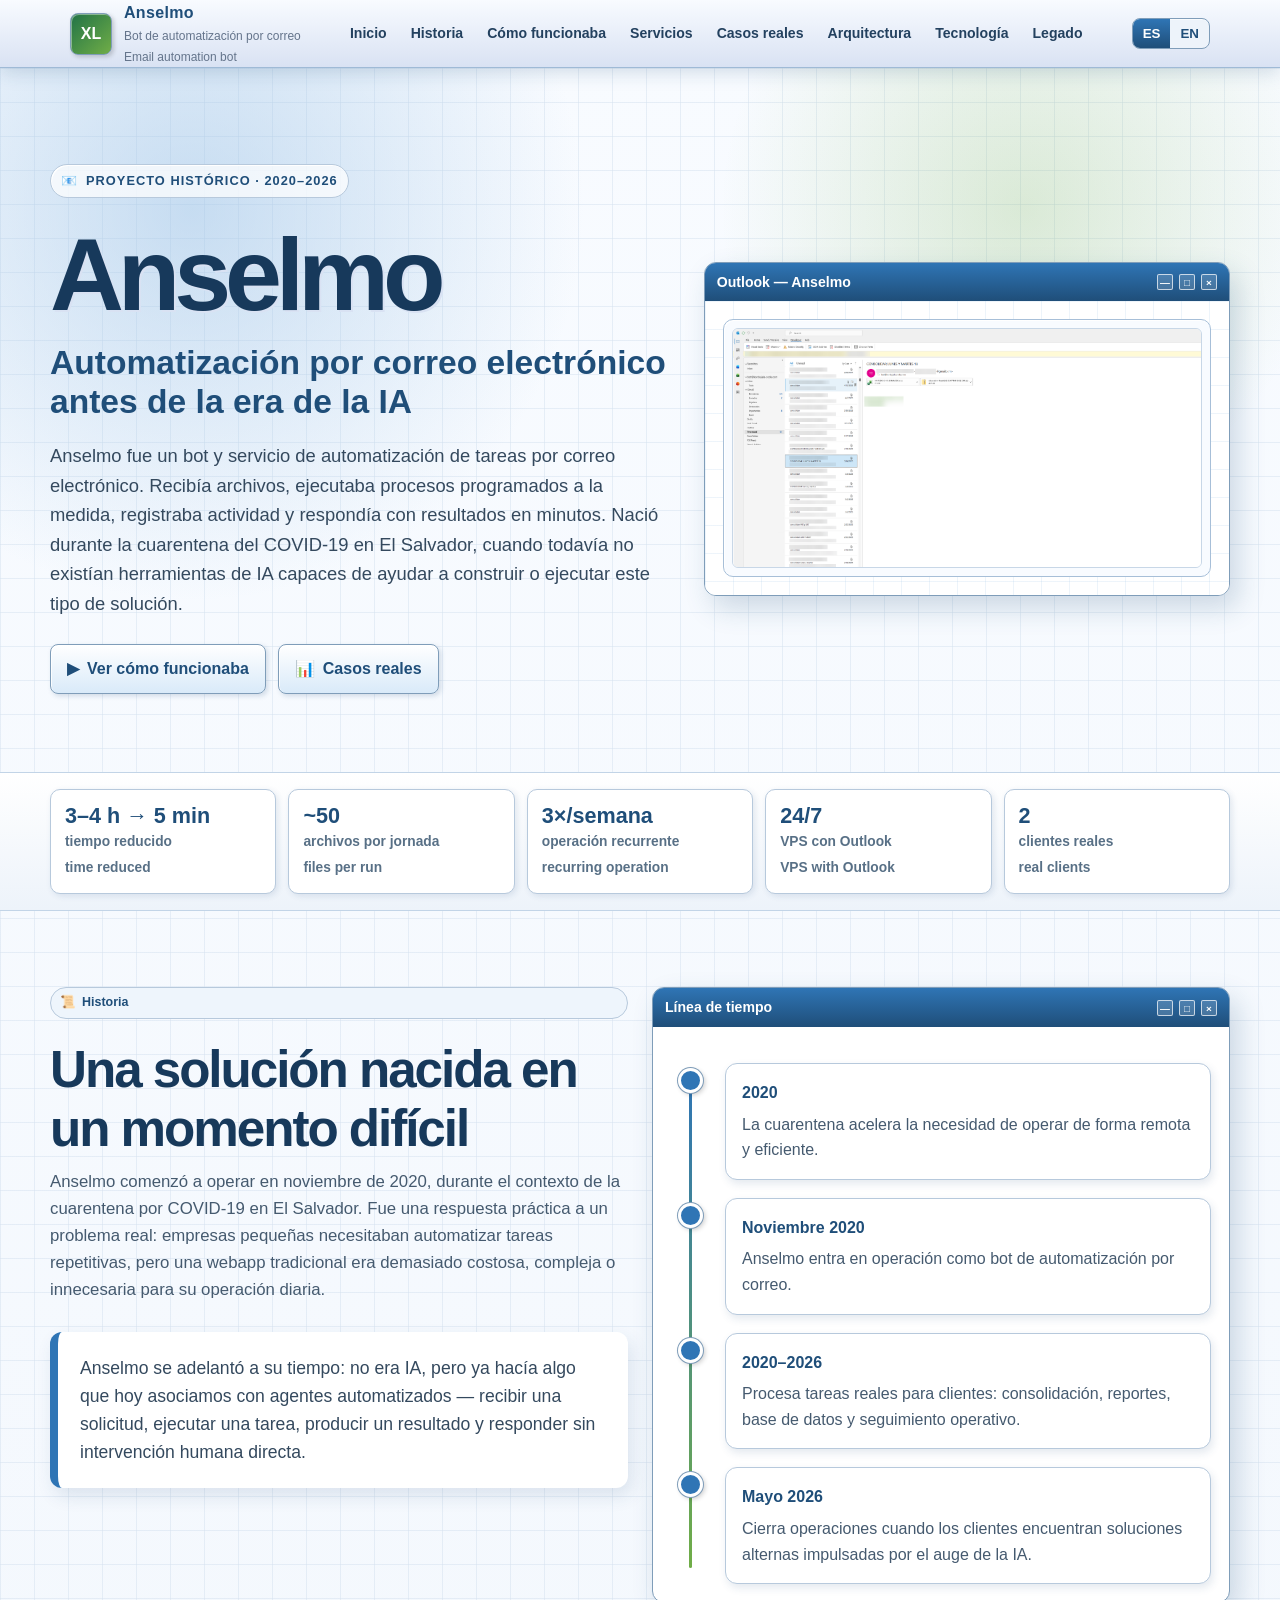
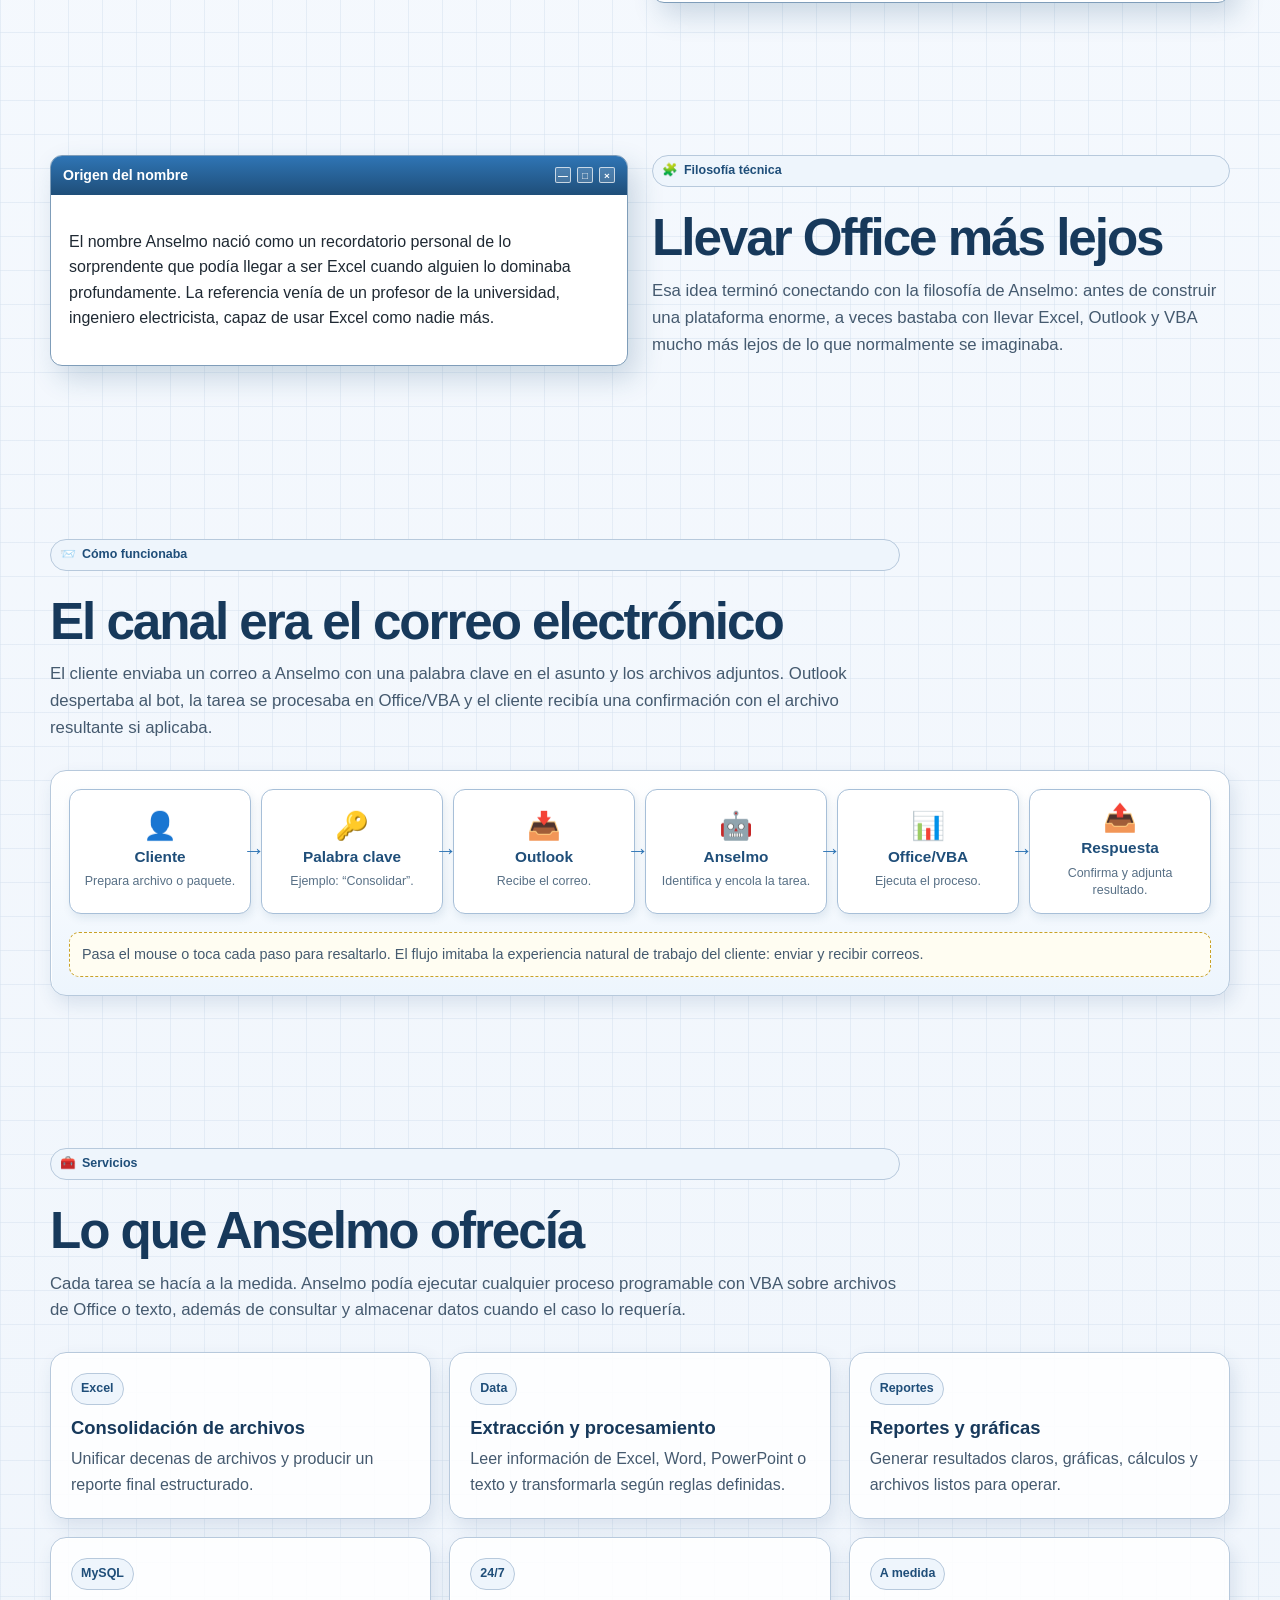
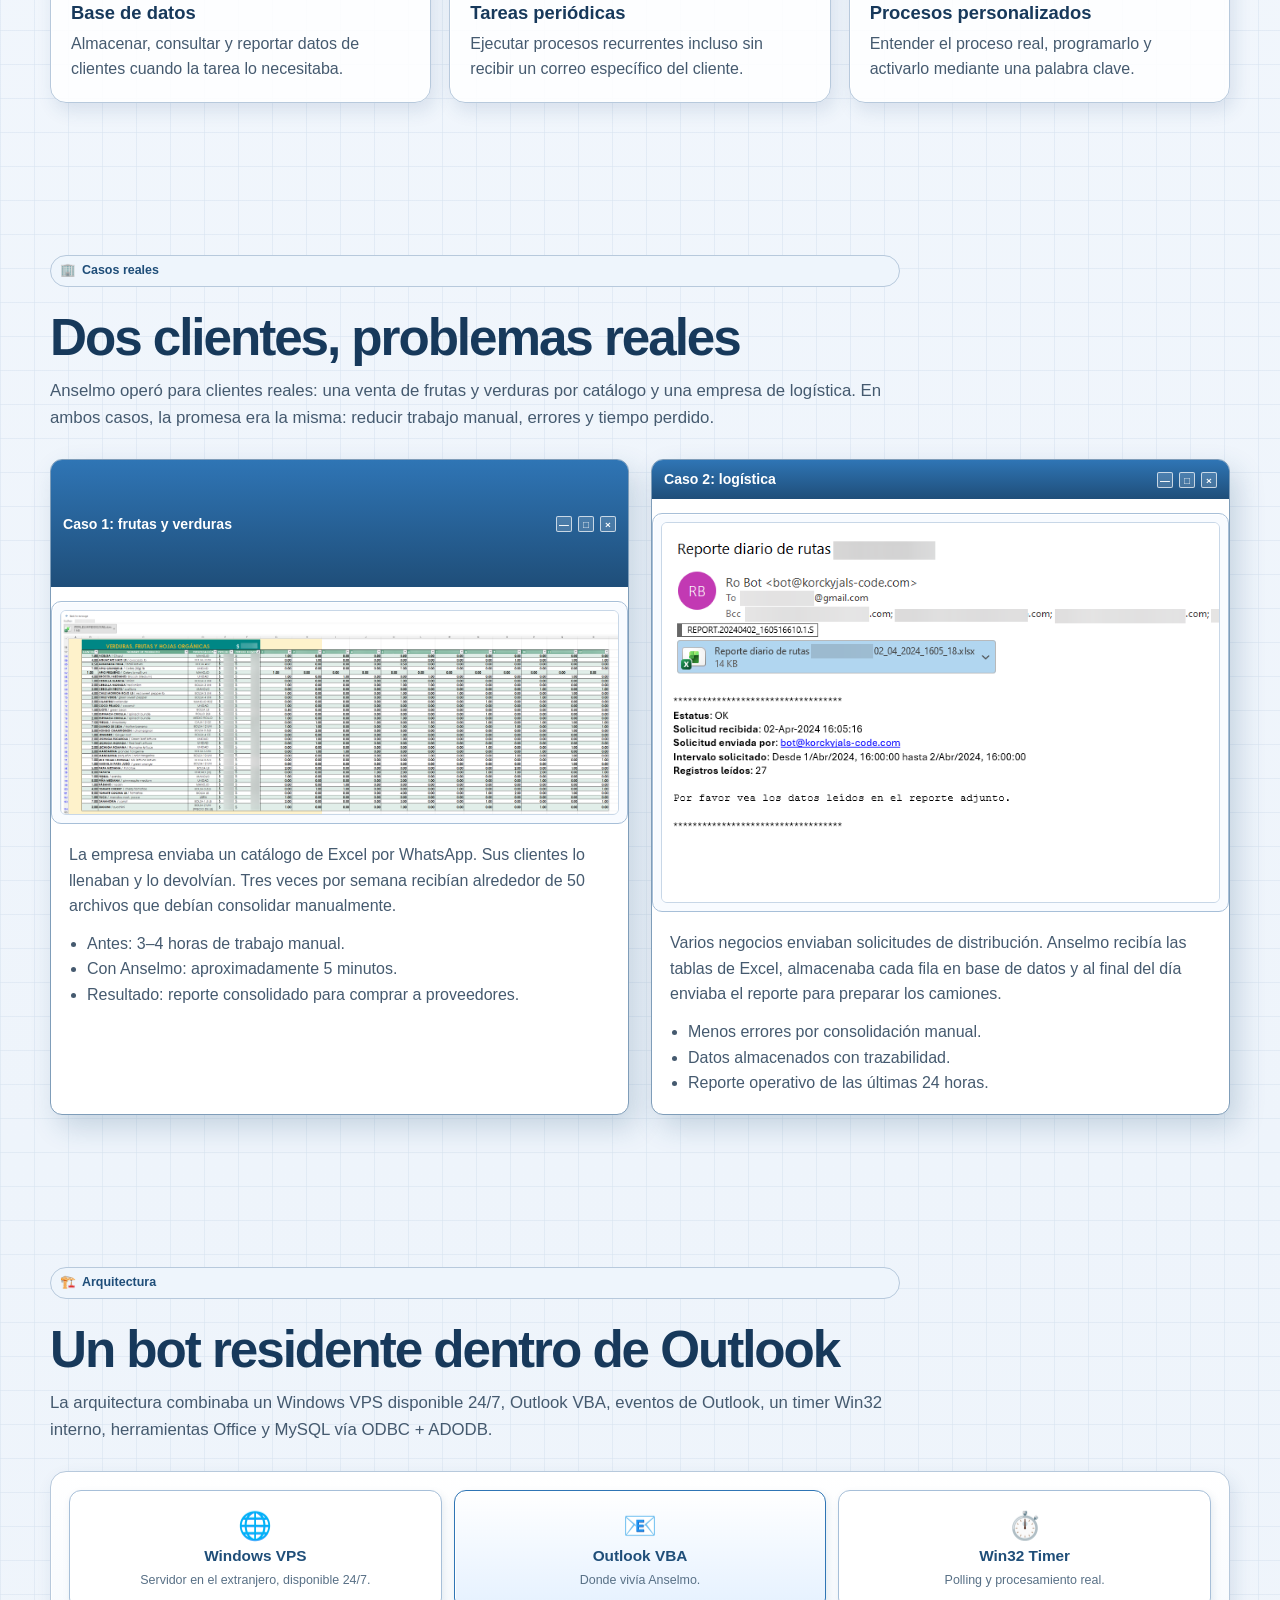
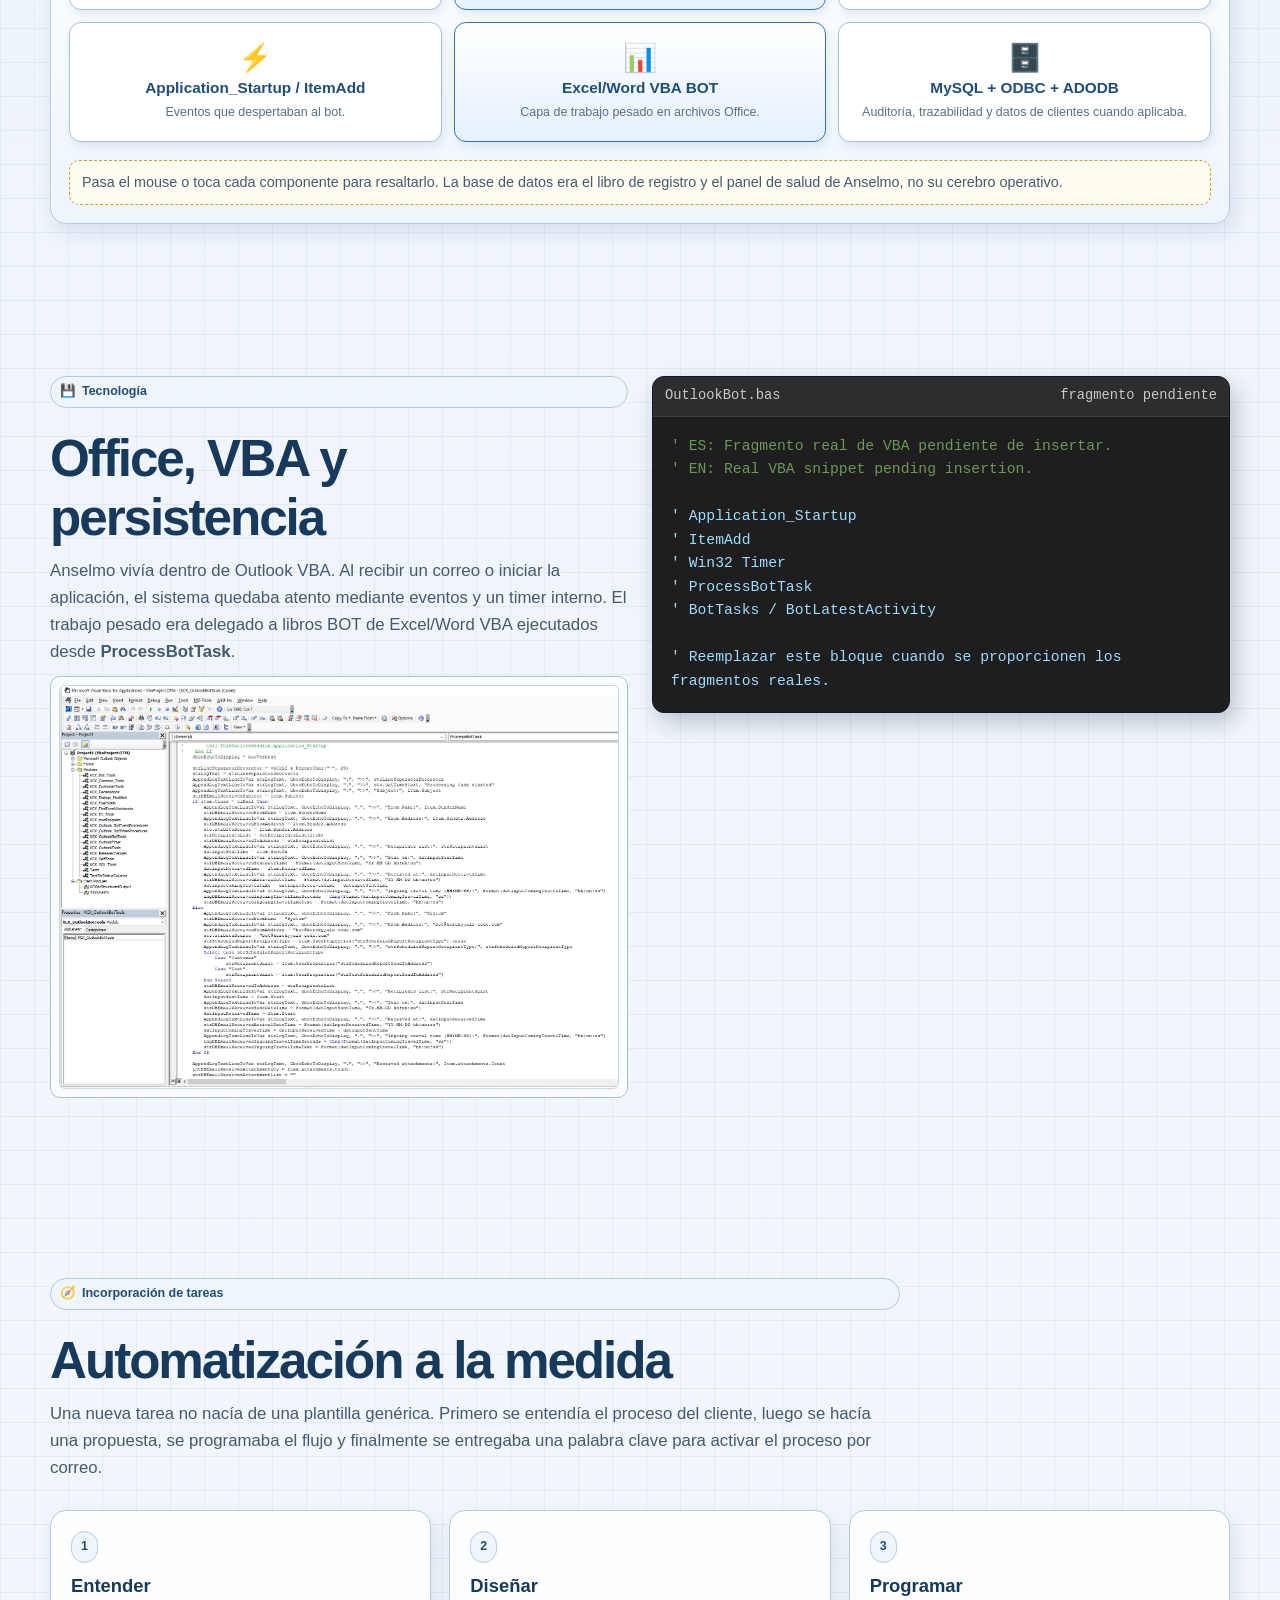
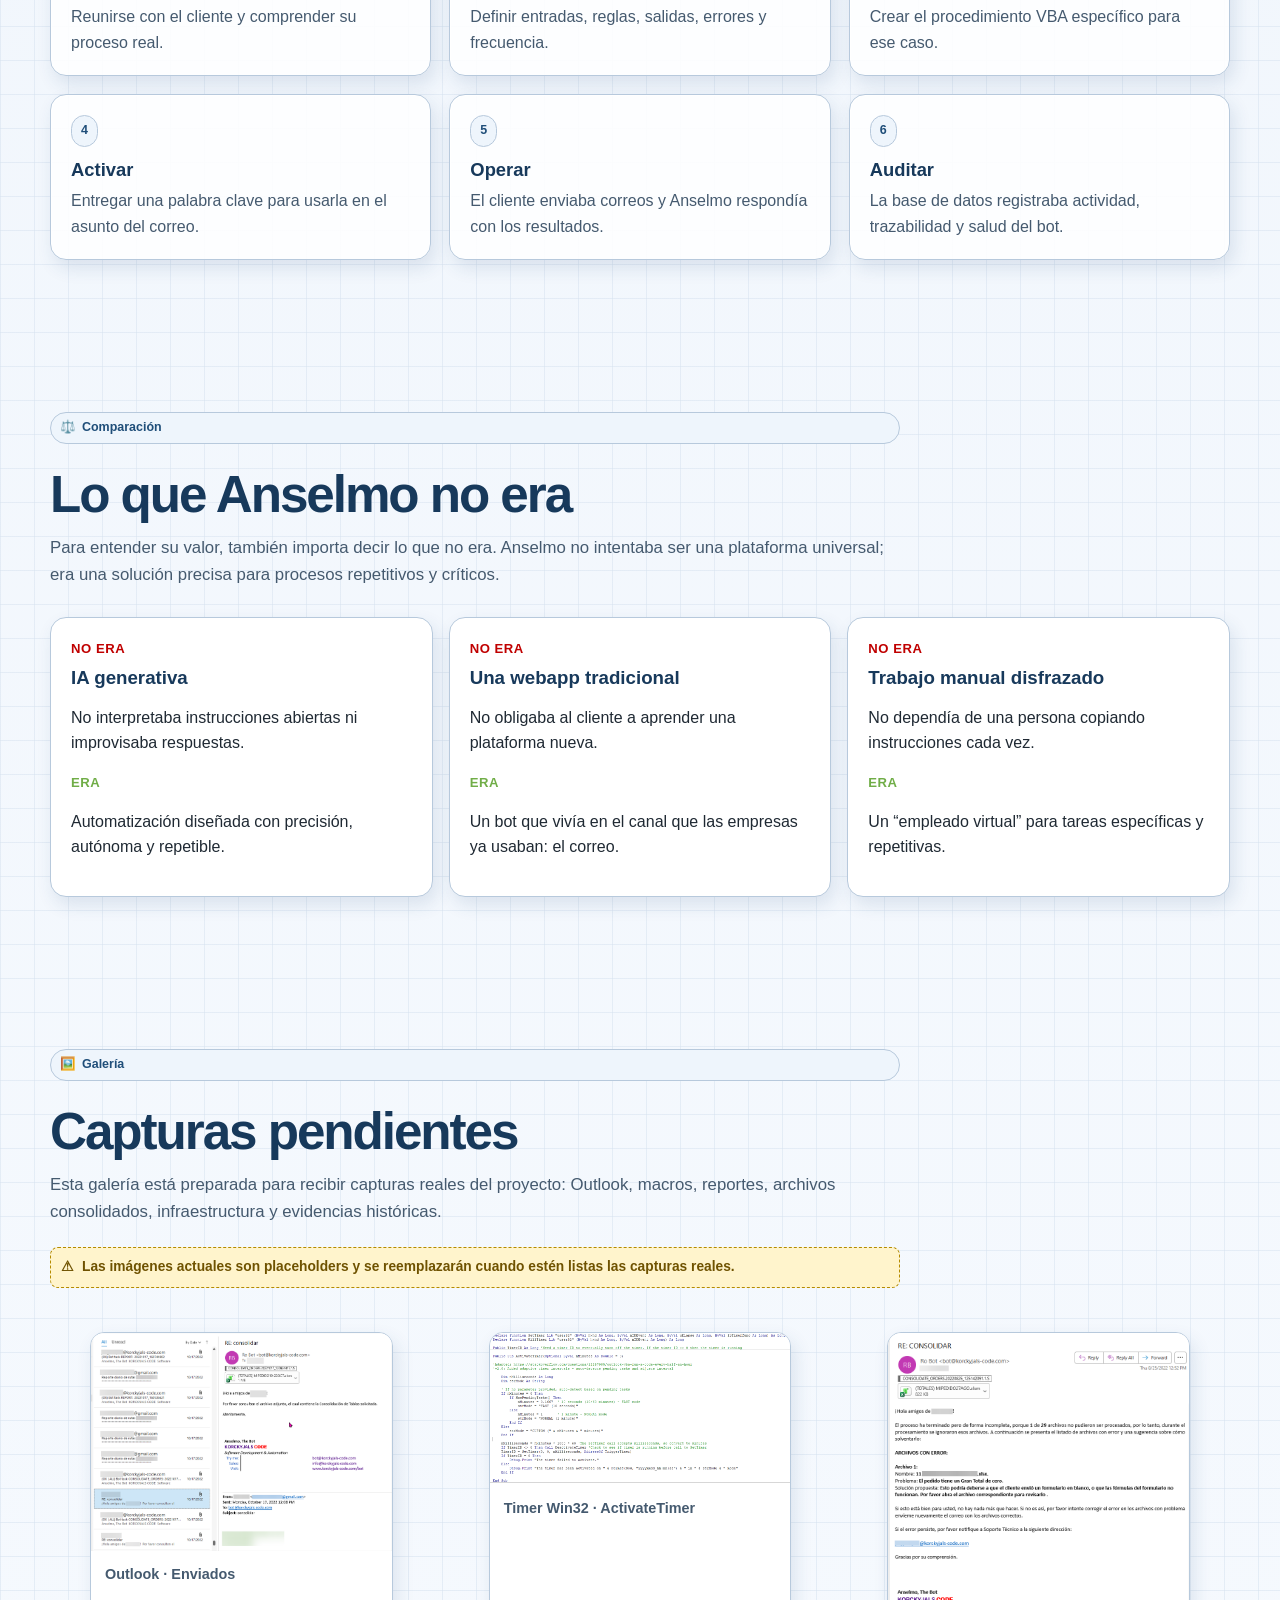
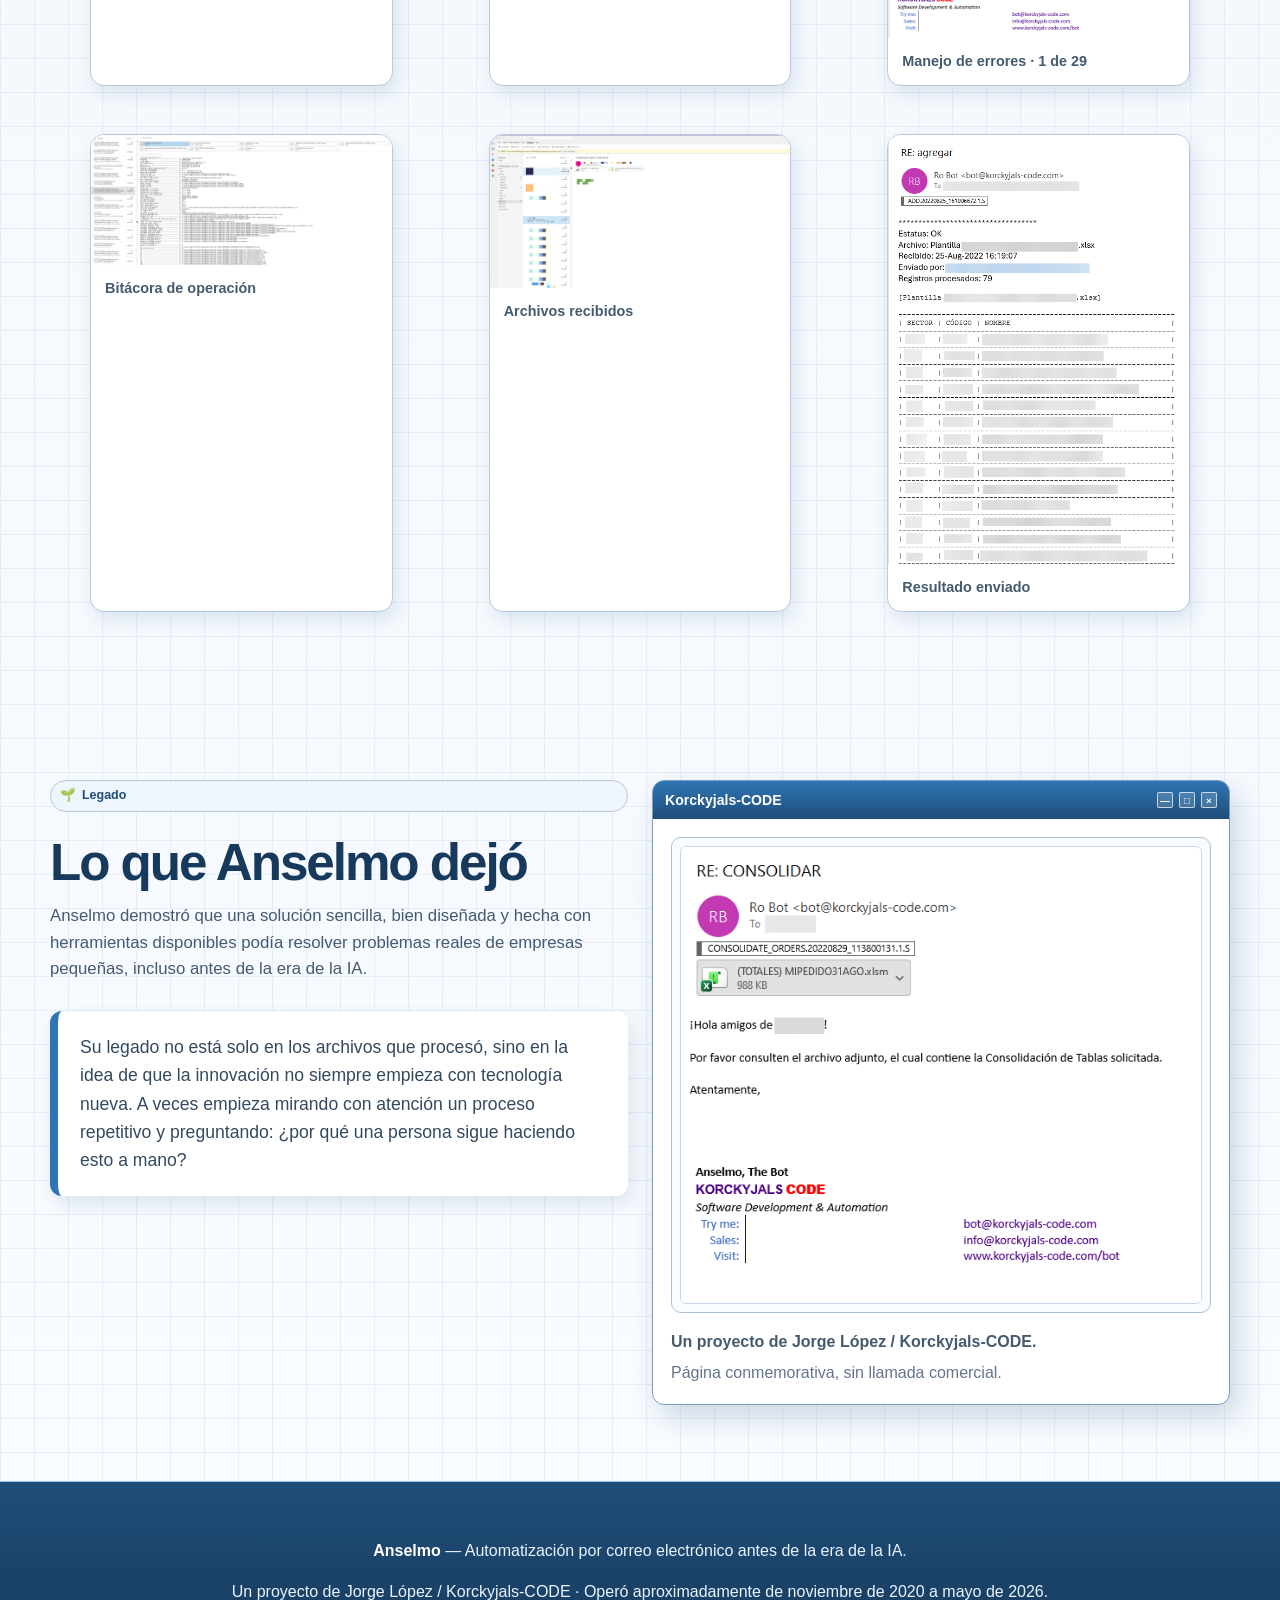
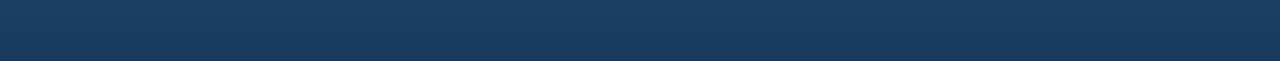
==== commit ece8e407: "Update reporte-consolidado alt and asset comment Footer img alt now describes the CONSOLIDATE_ORDERS" ====
--- a/index.html
+++ b/index.html
@@ -21,7 +21,7 @@
       /assets/galeria-05.png
       /assets/galeria-06.png
 
-      hero-anselmo.png is a real Outlook screenshot. caso-frutas-verduras.png is a real MIPEDIDO screenshot. caso-logistica.png is a real blurred daily route-report email screenshot. outlook-vba.png is a real Outlook VBA editor screenshot. galeria-01.png is a real Outlook Enviados screenshot. galeria-02.png is a real ActivateTimer / Win32 SetTimer screenshot. galeria-03.png is a real error-handling CONSOLIDATE_ORDERS email screenshot. galeria-04.png is a real per-task operation-log email screenshot. galeria-05.png is a real Processed-folder screenshot of incoming order files. galeria-06.png is a real send-result email screenshot (ADD/agregar, Estatus OK). The remaining placeholder is reporte-consolidado.
+      hero-anselmo.png is a real Outlook screenshot. caso-frutas-verduras.png is a real MIPEDIDO screenshot. caso-logistica.png is a real blurred daily route-report email screenshot. outlook-vba.png is a real Outlook VBA editor screenshot. galeria-01.png is a real Outlook Enviados screenshot. galeria-02.png is a real ActivateTimer / Win32 SetTimer screenshot. galeria-03.png is a real error-handling CONSOLIDATE_ORDERS email screenshot. galeria-04.png is a real per-task operation-log email screenshot. galeria-05.png is a real Processed-folder screenshot of incoming order files. reporte-consolidado.png is a real CONSOLIDATE_ORDERS send-result email with the MIPEDIDO totals attachment. Remaining placeholder is galeria-06.
     */
 
     :root {
@@ -1166,7 +1166,7 @@
           <figure class="gallery-item"><img src="assets/galeria-03.png" alt="Correo de Anselmo avisando que 1 de 29 archivos no se pudo consolidar" /><figcaption class="gallery-caption"><span class="lang-es">Manejo de errores · 1 de 29</span><span class="lang-en">Error handling · 1 of 29</span></figcaption></figure>
           <figure class="gallery-item"><img src="assets/galeria-04.png" alt="Correo de Anselmo con la bitácora de una tarea CONSOLIDATE_ORDERS" /><figcaption class="gallery-caption"><span class="lang-es">Bitácora de operación</span><span class="lang-en">Operation log</span></figcaption></figure>
           <figure class="gallery-item"><img src="assets/galeria-05.png" alt="Outlook de Anselmo en Processed con un correo CONSOLIDAR y el Excel MI PEDIDO adjunto" /><figcaption class="gallery-caption"><span class="lang-es">Archivos recibidos</span><span class="lang-en">Received files</span></figcaption></figure>
-          <figure class="gallery-item"><img src="assets/galeria-06.png" alt="Correo de Anselmo confirmando 79 registros procesados en una tarea agregar" /><figcaption class="gallery-caption"><span class="lang-es">Resultado enviado</span><span class="lang-en">Sent result</span></figcaption></figure>
+          <figure class="gallery-item"><img src="assets/galeria-06.png" alt="Placeholder galería 6" /><figcaption class="gallery-caption"><span class="lang-es">Resultado enviado</span><span class="lang-en">Sent result</span></figcaption></figure>
         </div>
       </div>
     </section>
@@ -1188,7 +1188,7 @@
         <div class="window reveal">
           <div class="window-titlebar"><span>Korckyjals-CODE</span><span class="window-controls"><span>—</span><span>□</span><span>×</span></span></div>
           <div class="window-content">
-            <div class="image-frame"><img src="assets/reporte-consolidado.png" alt="Placeholder de reporte consolidado" /></div>
+            <div class="image-frame"><img src="assets/reporte-consolidado.png" alt="Correo de Anselmo con el Excel (TOTALES) MIPEDIDO adjunto, consolidación de tablas" /></div>
             <p style="margin:16px 0 0;color:#455a6f;"><strong><span class="lang-es">Un proyecto de Jorge López / Korckyjals-CODE.</span><span class="lang-en">A project by Jorge López / Korckyjals-CODE.</span></strong></p>
             <p style="margin:6px 0 0;color:#64748b;"><span class="lang-es">Página conmemorativa, sin llamada comercial.</span><span class="lang-en">A commemorative page, without a commercial call to action.</span></p>
           </div>
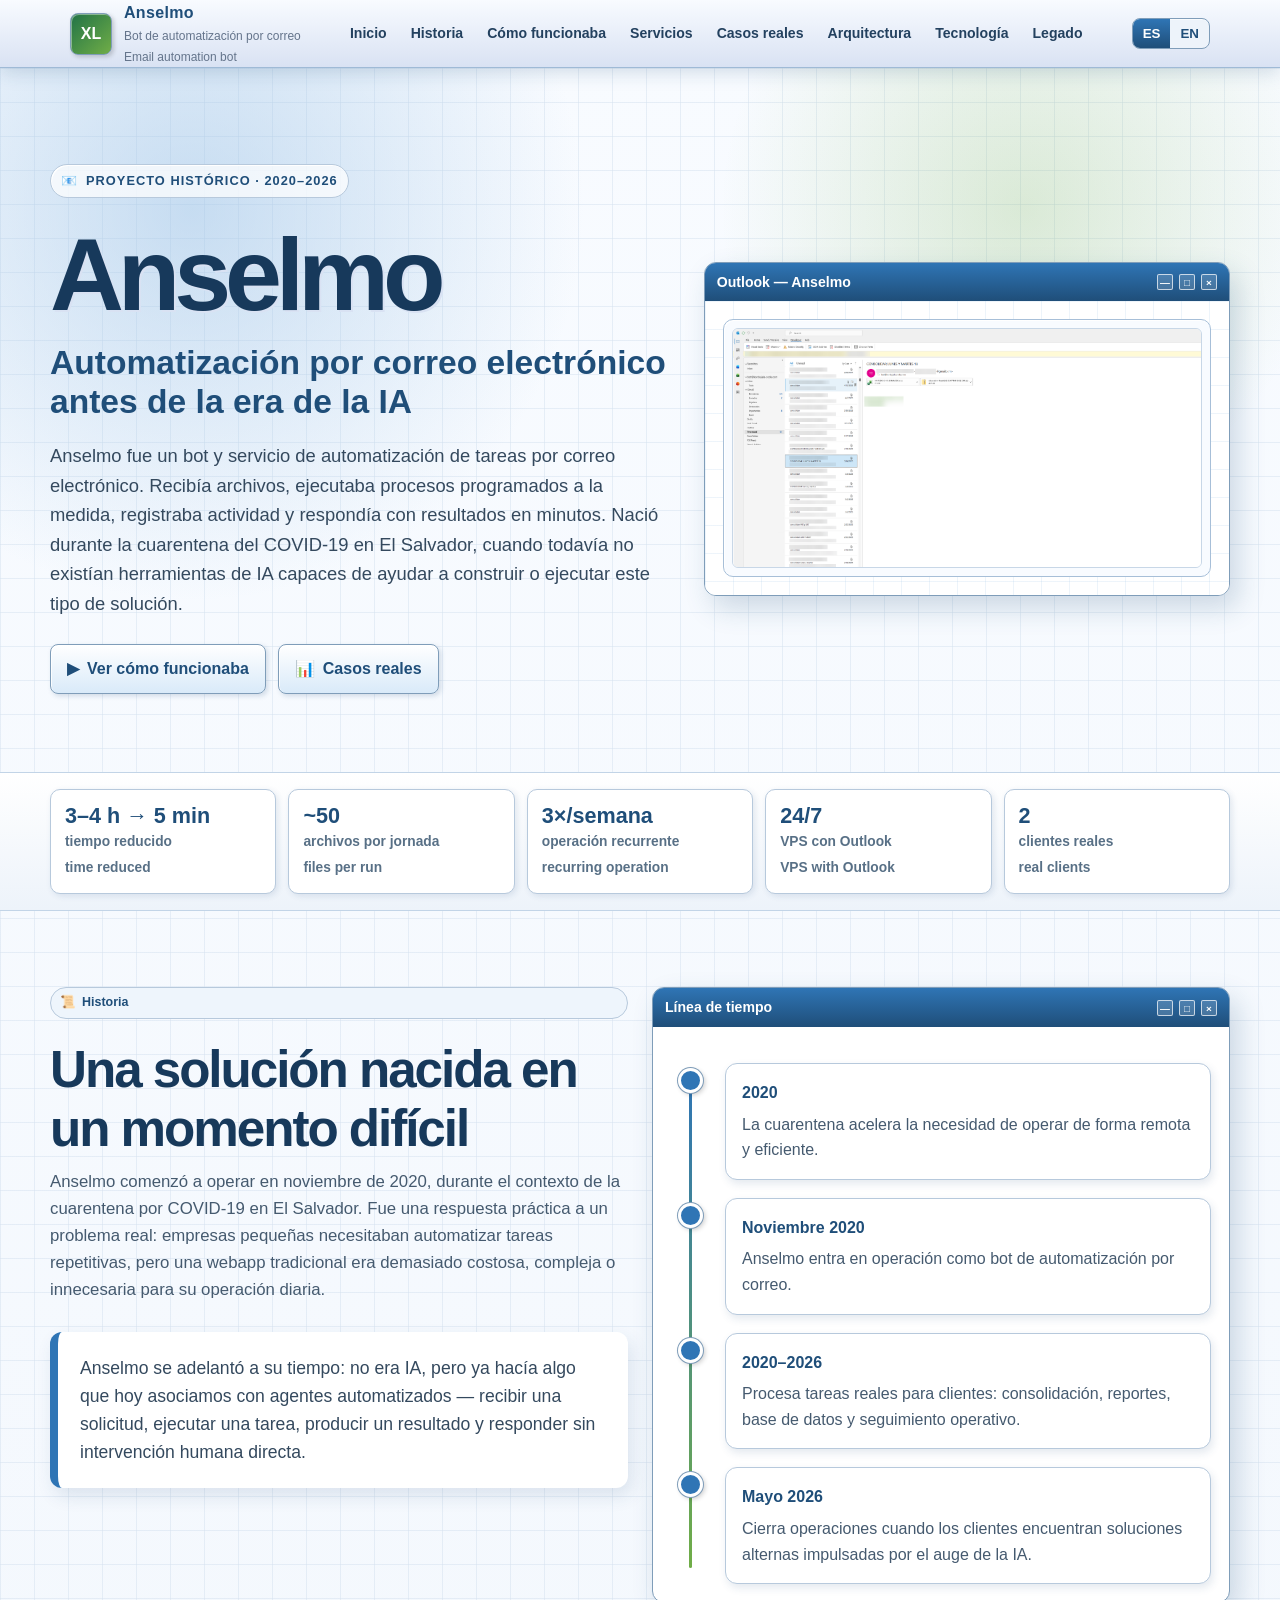
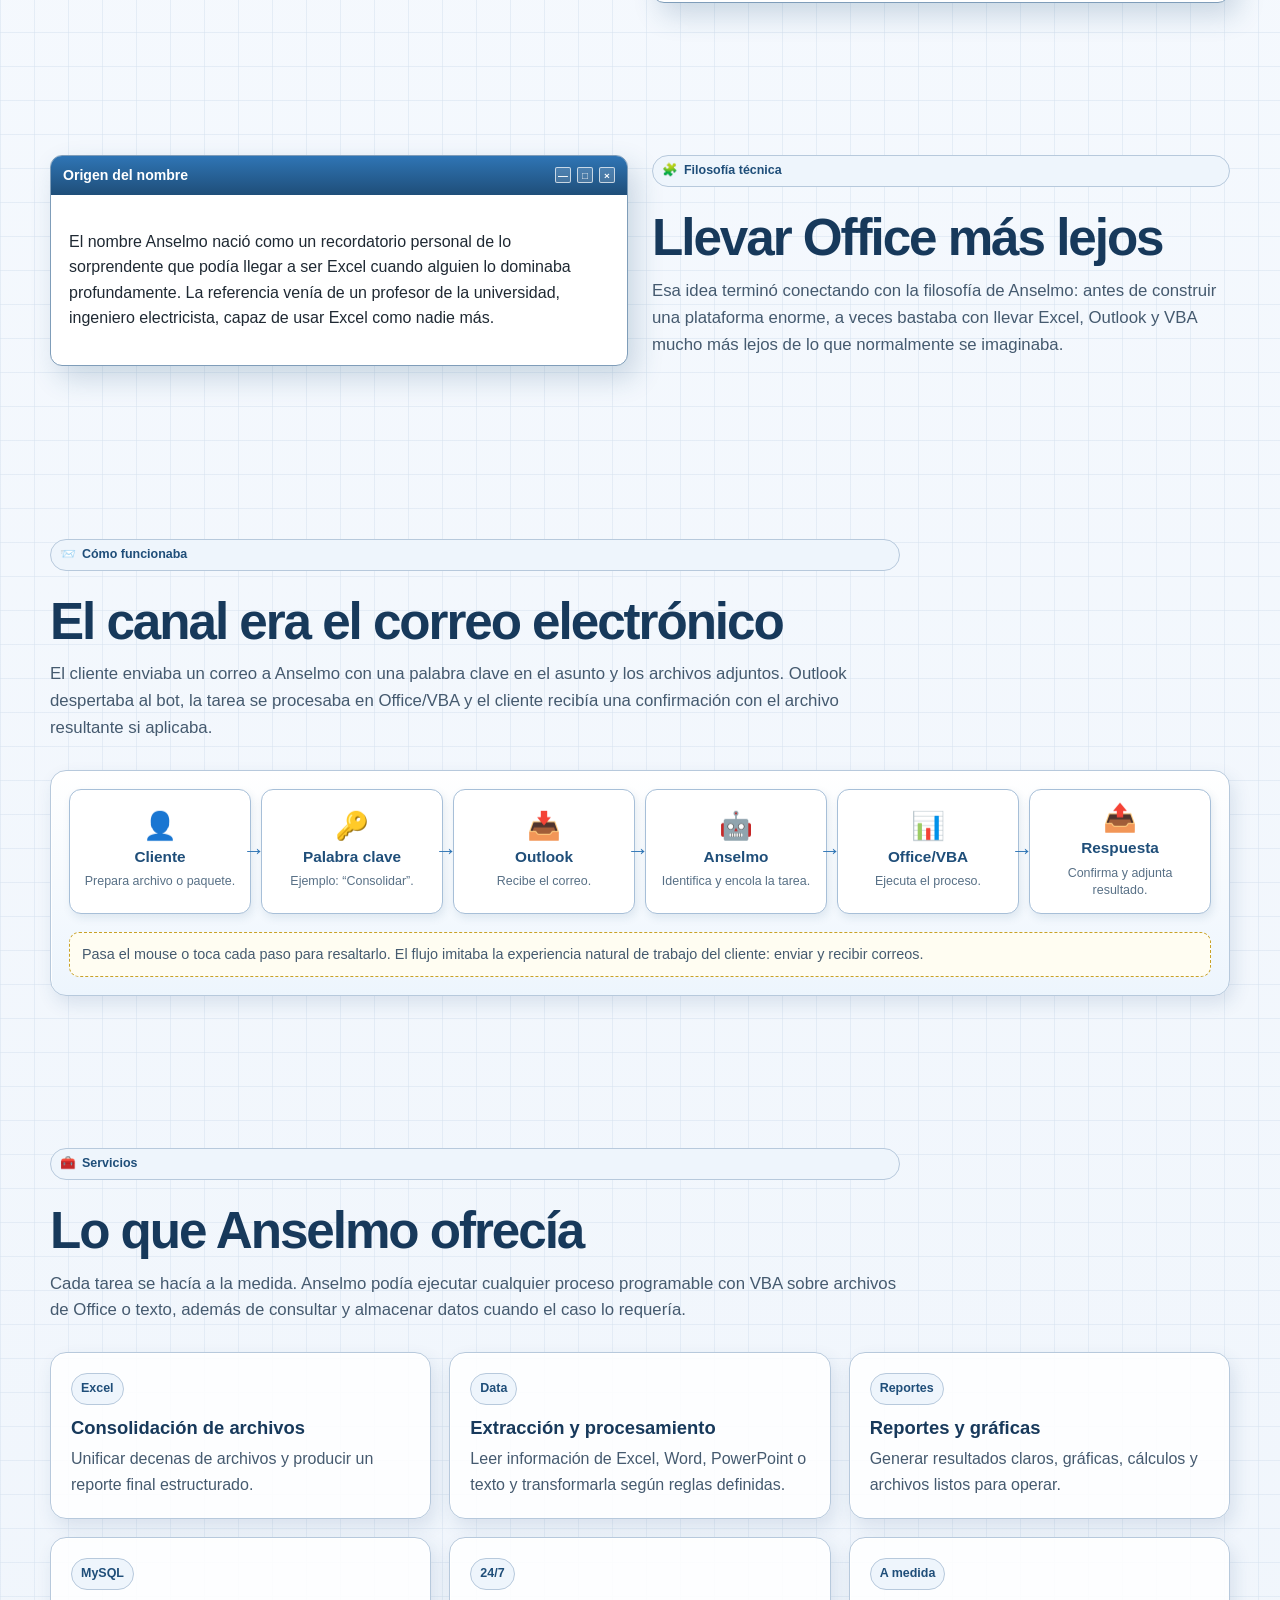
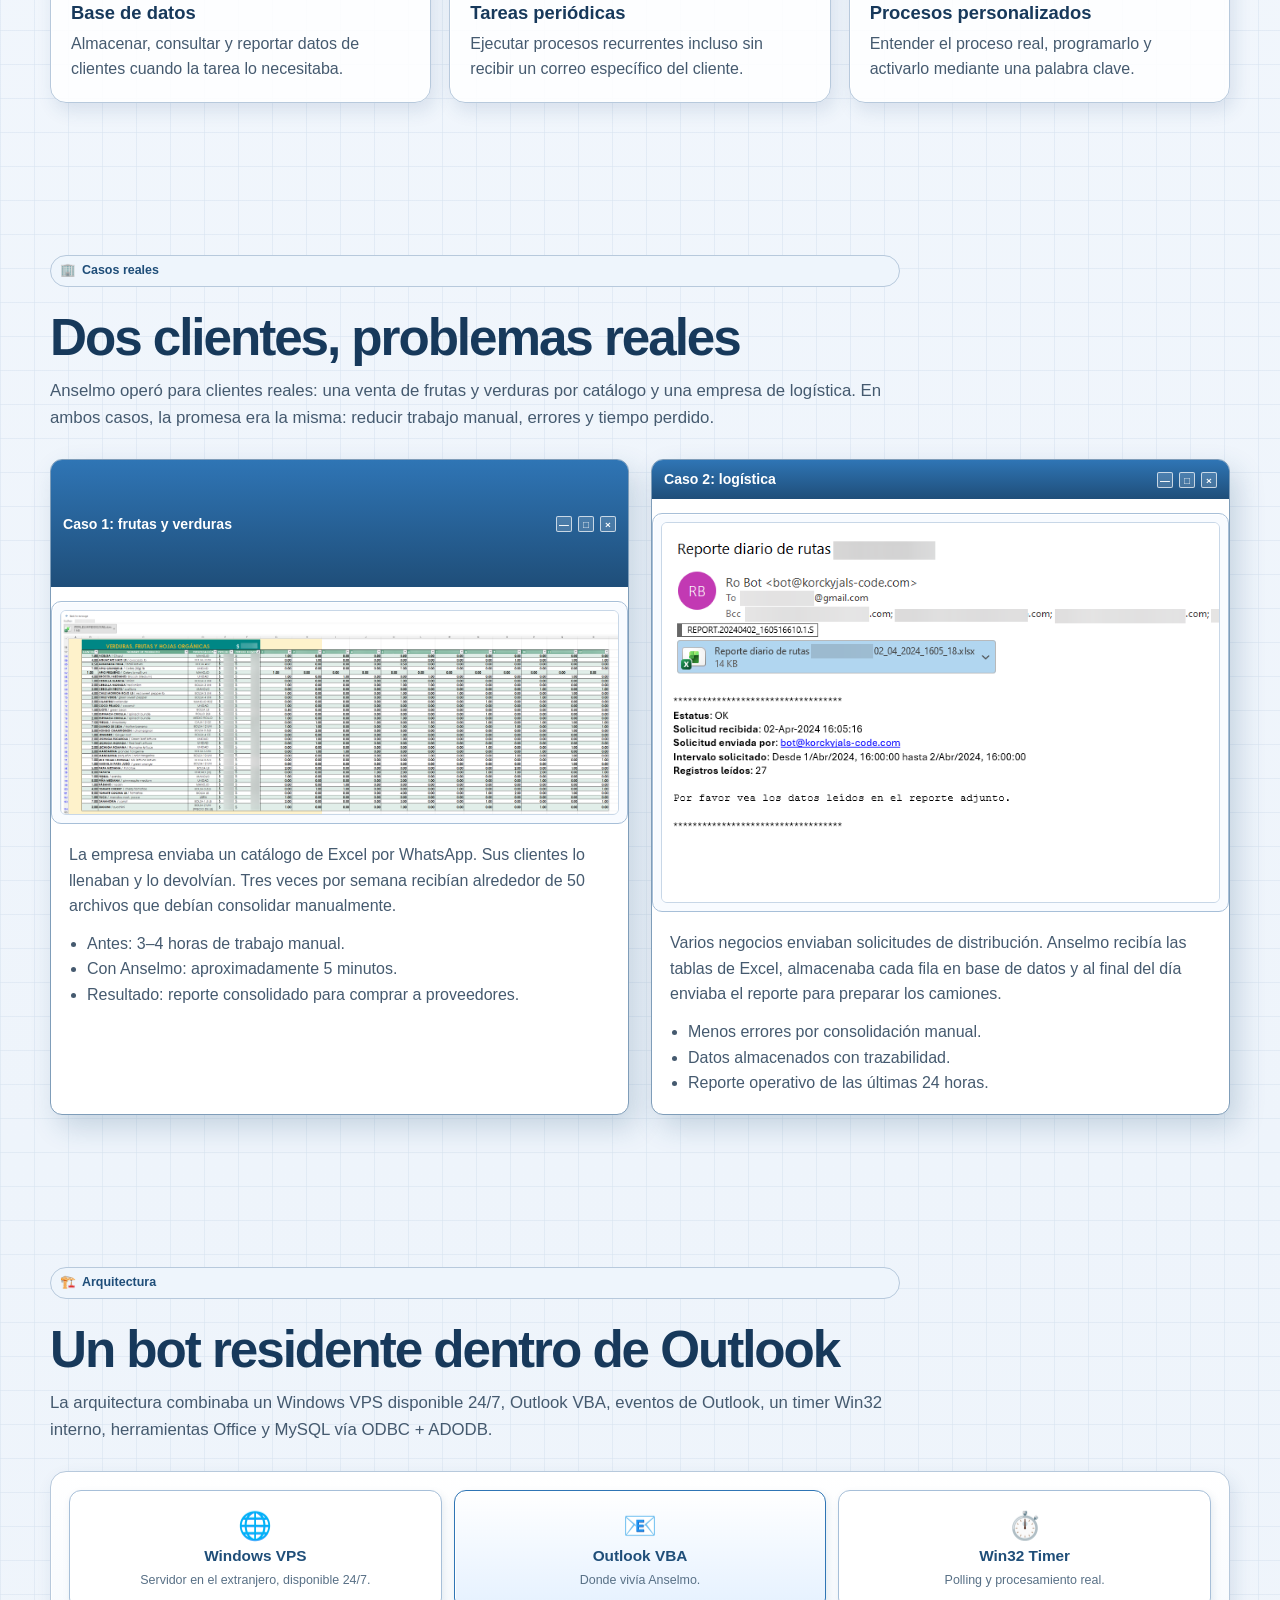
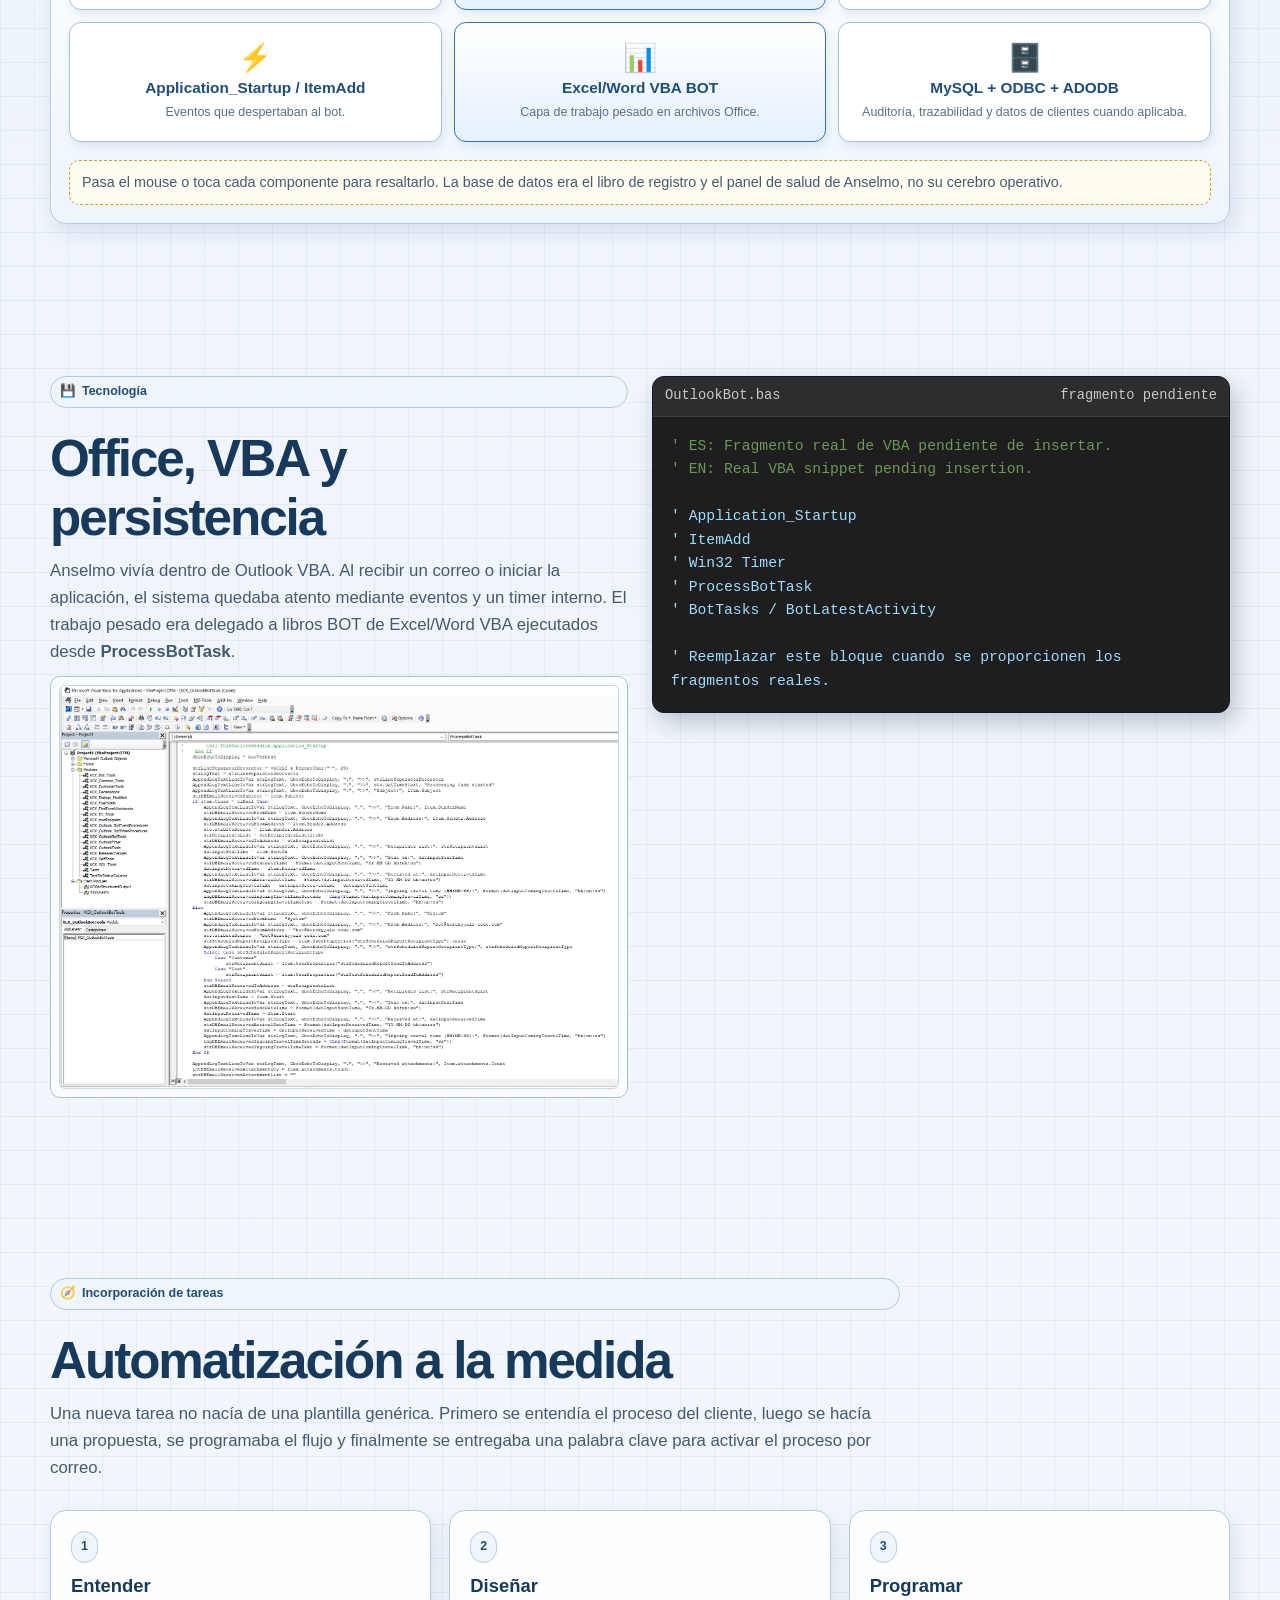
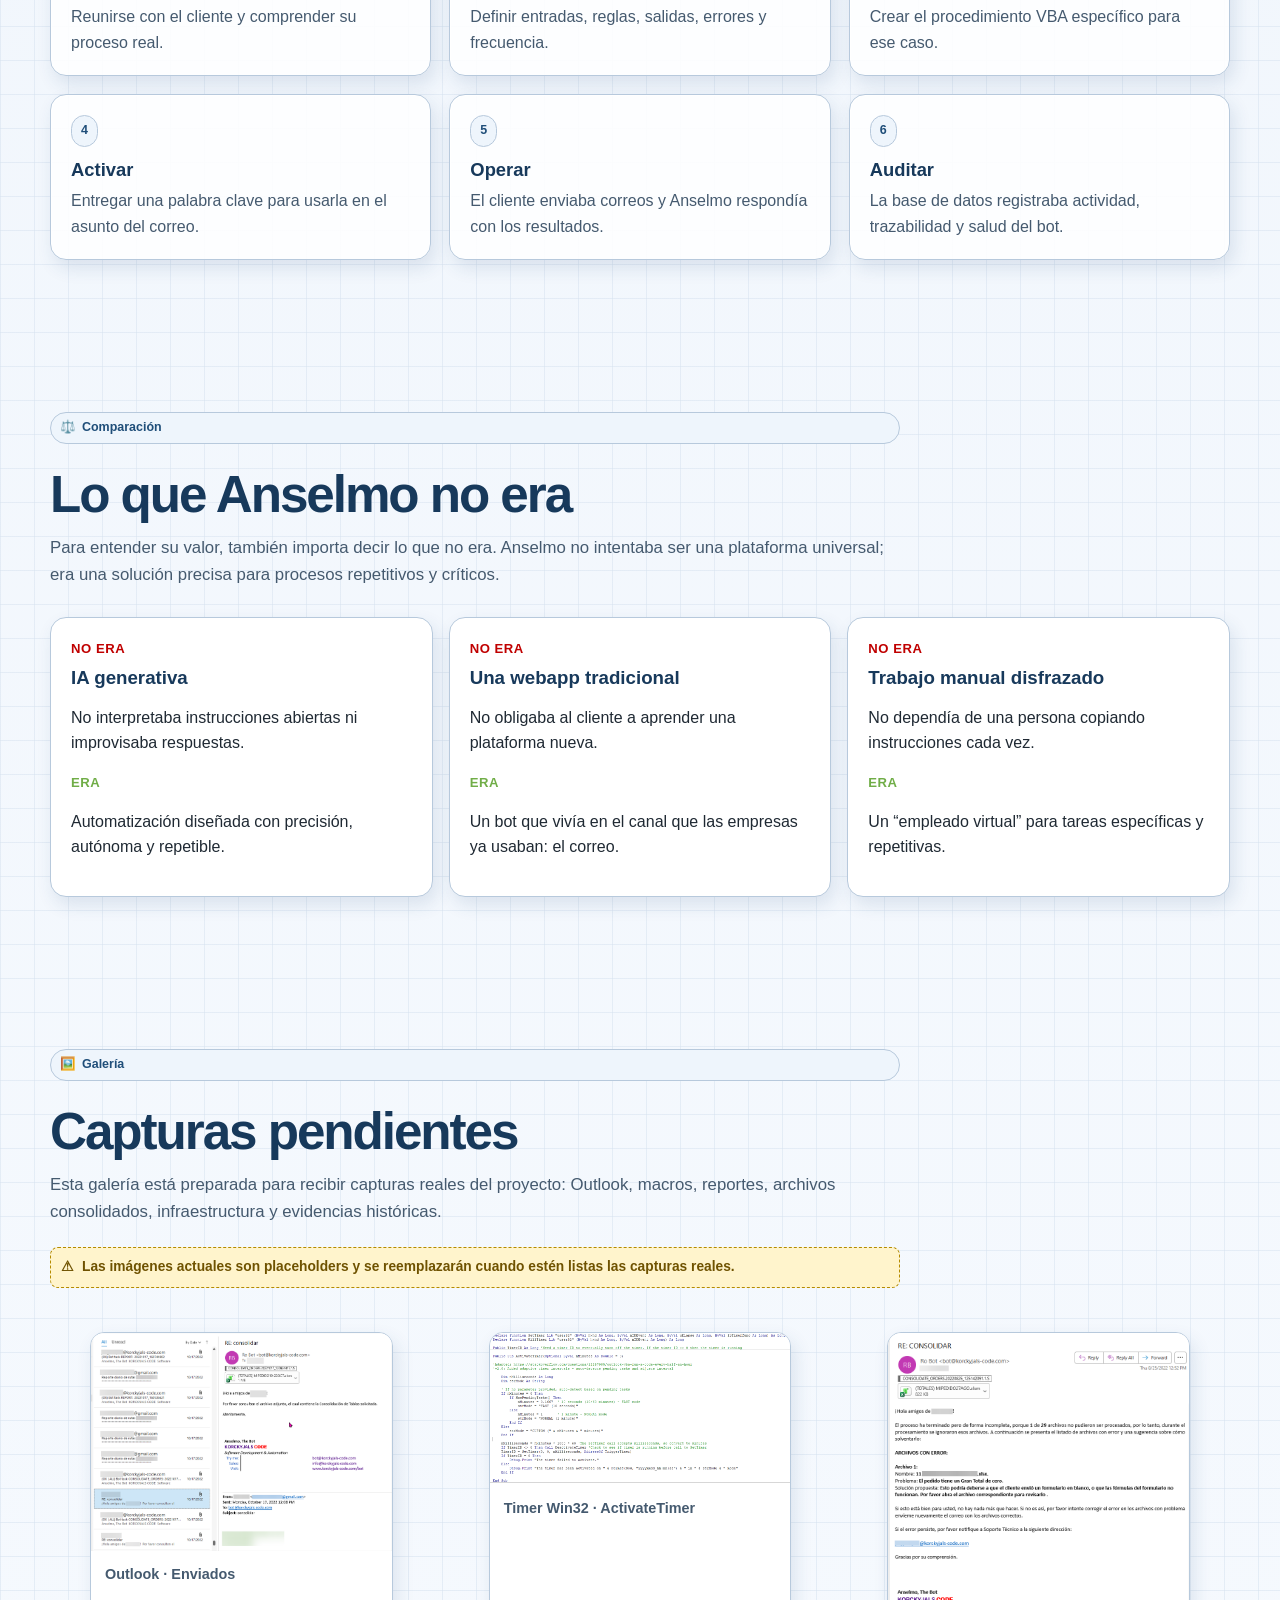
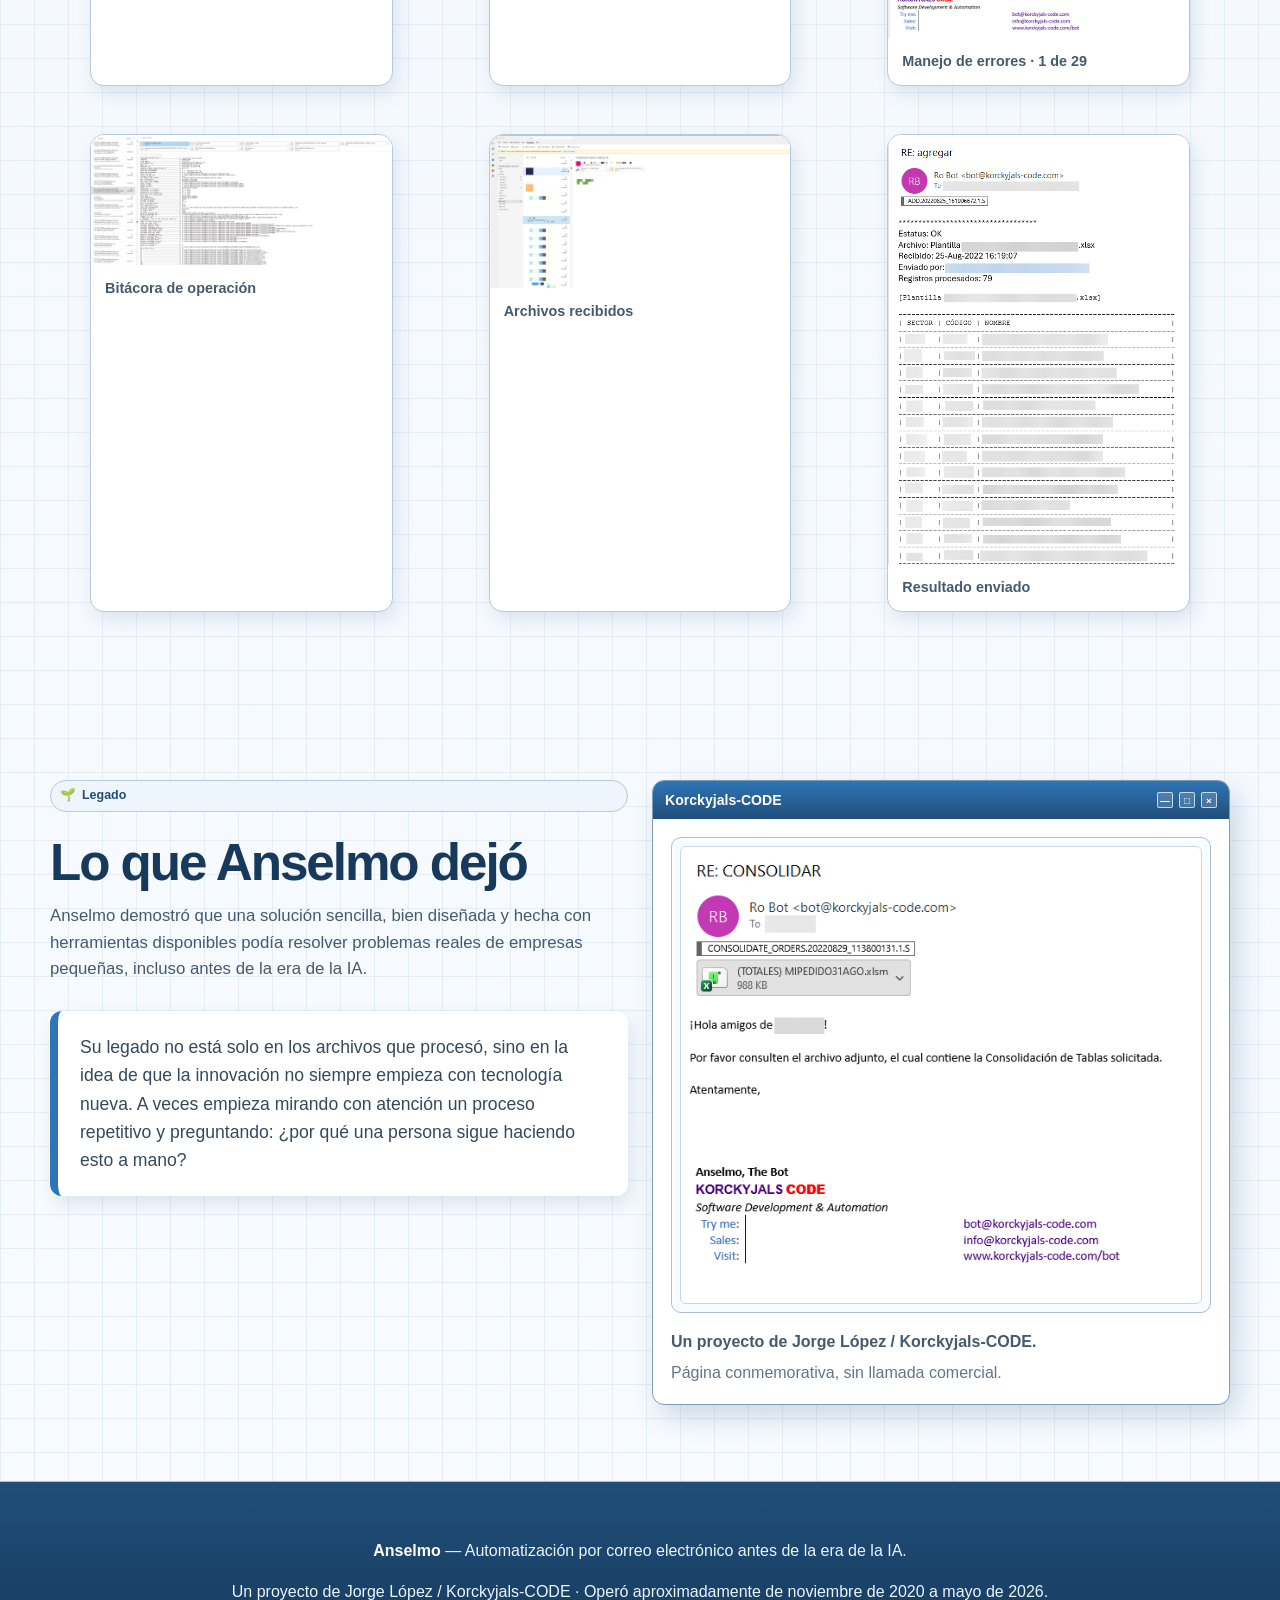
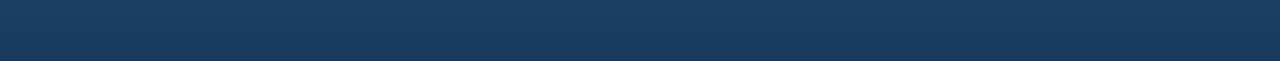
==== commit a0506e4b: "Merge pull request #11 from Korckyjals-CODE/galeria-06 Add galeria-06 ADD/agregar send-result screen" ====
--- a/index.html
+++ b/index.html
@@ -21,7 +21,7 @@
       /assets/galeria-05.png
       /assets/galeria-06.png
 
-      hero-anselmo.png is a real Outlook screenshot. caso-frutas-verduras.png is a real MIPEDIDO screenshot. caso-logistica.png is a real blurred daily route-report email screenshot. outlook-vba.png is a real Outlook VBA editor screenshot. galeria-01.png is a real Outlook Enviados screenshot. galeria-02.png is a real ActivateTimer / Win32 SetTimer screenshot. galeria-03.png is a real error-handling CONSOLIDATE_ORDERS email screenshot. galeria-04.png is a real per-task operation-log email screenshot. galeria-05.png is a real Processed-folder screenshot of incoming order files. reporte-consolidado.png is a real CONSOLIDATE_ORDERS send-result email with the MIPEDIDO totals attachment. Remaining placeholder is galeria-06.
+      hero-anselmo.png is a real Outlook screenshot. caso-frutas-verduras.png is a real MIPEDIDO screenshot. caso-logistica.png is a real blurred daily route-report email screenshot. outlook-vba.png is a real Outlook VBA editor screenshot. galeria-01.png is a real Outlook Enviados screenshot. galeria-02.png is a real ActivateTimer / Win32 SetTimer screenshot. galeria-03.png is a real error-handling CONSOLIDATE_ORDERS email screenshot. galeria-04.png is a real per-task operation-log email screenshot. galeria-05.png is a real Processed-folder screenshot of incoming order files. galeria-06.png is a real send-result email screenshot (ADD/agregar, Estatus OK). The remaining placeholder is reporte-consolidado.
     */
 
     :root {
@@ -1166,7 +1166,7 @@
           <figure class="gallery-item"><img src="assets/galeria-03.png" alt="Correo de Anselmo avisando que 1 de 29 archivos no se pudo consolidar" /><figcaption class="gallery-caption"><span class="lang-es">Manejo de errores · 1 de 29</span><span class="lang-en">Error handling · 1 of 29</span></figcaption></figure>
           <figure class="gallery-item"><img src="assets/galeria-04.png" alt="Correo de Anselmo con la bitácora de una tarea CONSOLIDATE_ORDERS" /><figcaption class="gallery-caption"><span class="lang-es">Bitácora de operación</span><span class="lang-en">Operation log</span></figcaption></figure>
           <figure class="gallery-item"><img src="assets/galeria-05.png" alt="Outlook de Anselmo en Processed con un correo CONSOLIDAR y el Excel MI PEDIDO adjunto" /><figcaption class="gallery-caption"><span class="lang-es">Archivos recibidos</span><span class="lang-en">Received files</span></figcaption></figure>
-          <figure class="gallery-item"><img src="assets/galeria-06.png" alt="Placeholder galería 6" /><figcaption class="gallery-caption"><span class="lang-es">Resultado enviado</span><span class="lang-en">Sent result</span></figcaption></figure>
+          <figure class="gallery-item"><img src="assets/galeria-06.png" alt="Correo de Anselmo confirmando 79 registros procesados en una tarea agregar" /><figcaption class="gallery-caption"><span class="lang-es">Resultado enviado</span><span class="lang-en">Sent result</span></figcaption></figure>
         </div>
       </div>
     </section>
@@ -1188,7 +1188,7 @@
         <div class="window reveal">
           <div class="window-titlebar"><span>Korckyjals-CODE</span><span class="window-controls"><span>—</span><span>□</span><span>×</span></span></div>
           <div class="window-content">
-            <div class="image-frame"><img src="assets/reporte-consolidado.png" alt="Correo de Anselmo con el Excel (TOTALES) MIPEDIDO adjunto, consolidación de tablas" /></div>
+            <div class="image-frame"><img src="assets/reporte-consolidado.png" alt="Placeholder de reporte consolidado" /></div>
             <p style="margin:16px 0 0;color:#455a6f;"><strong><span class="lang-es">Un proyecto de Jorge López / Korckyjals-CODE.</span><span class="lang-en">A project by Jorge López / Korckyjals-CODE.</span></strong></p>
             <p style="margin:6px 0 0;color:#64748b;"><span class="lang-es">Página conmemorativa, sin llamada comercial.</span><span class="lang-en">A commemorative page, without a commercial call to action.</span></p>
           </div>
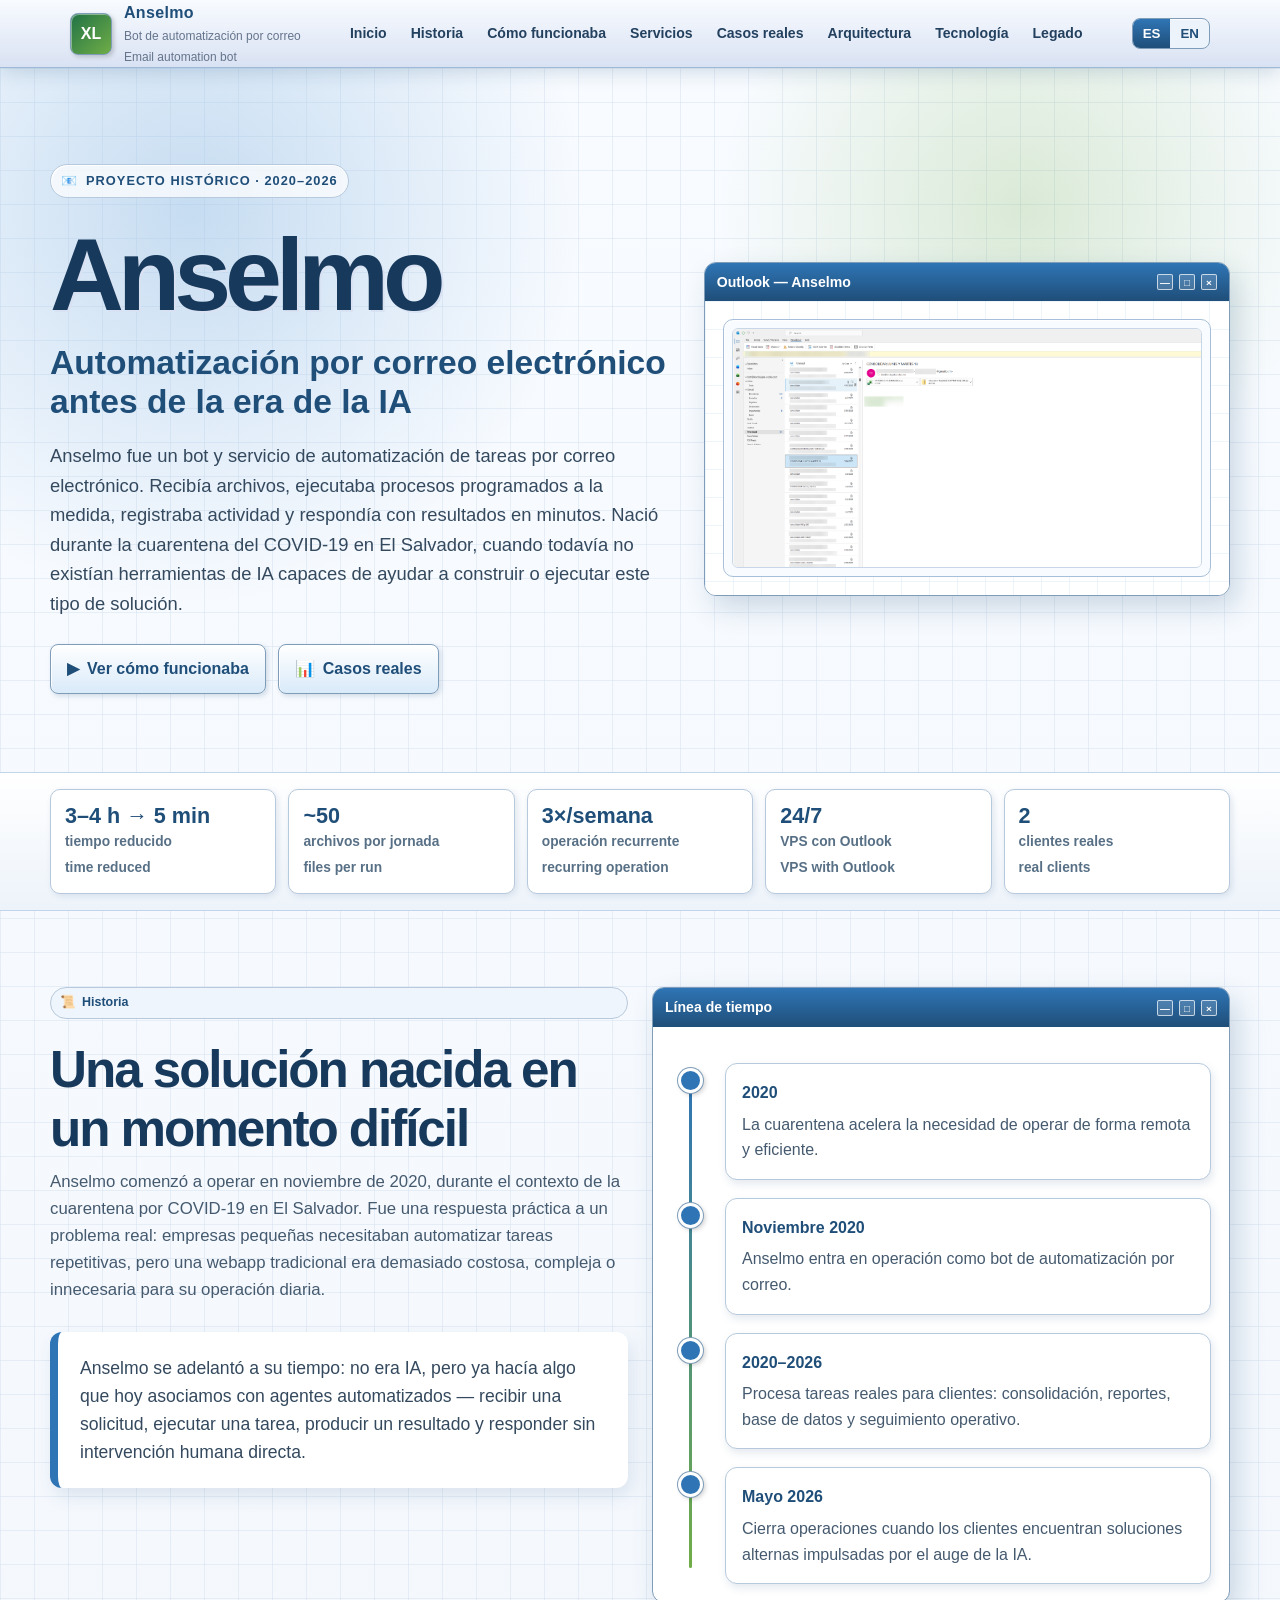
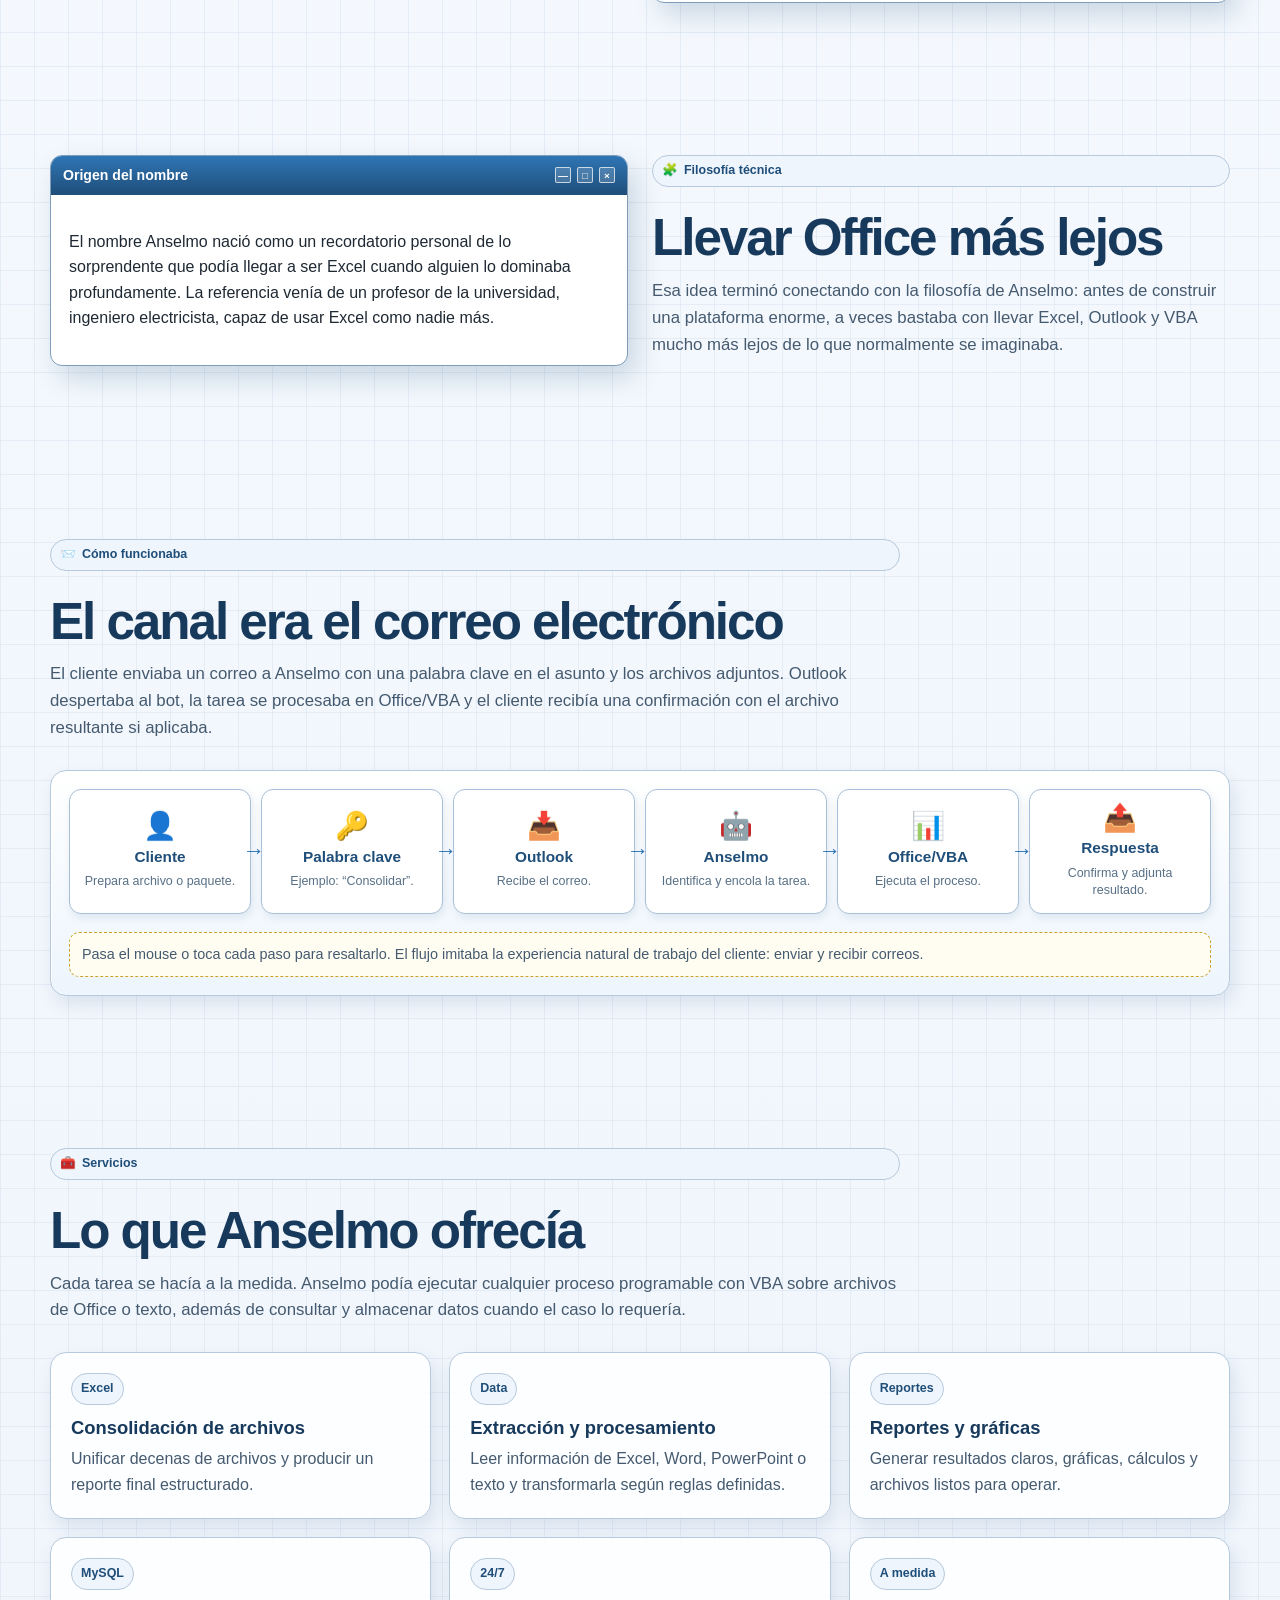
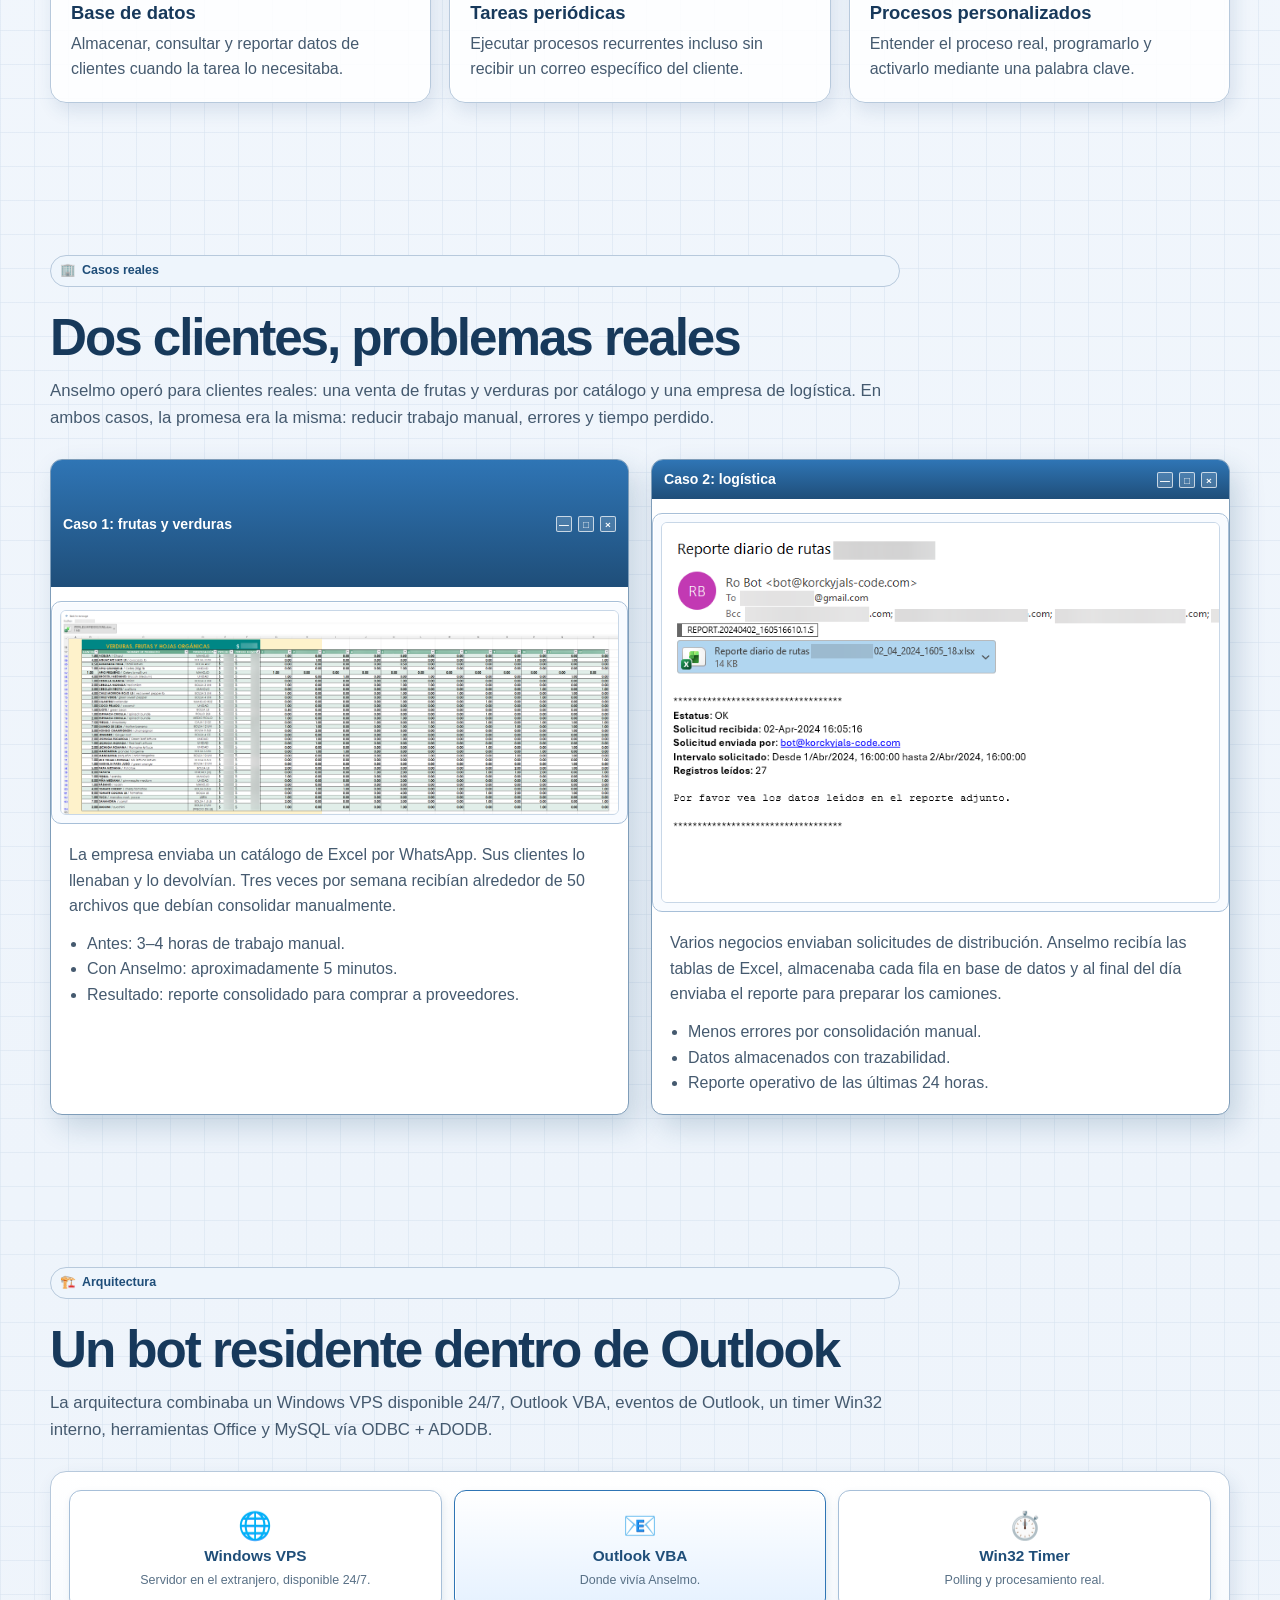
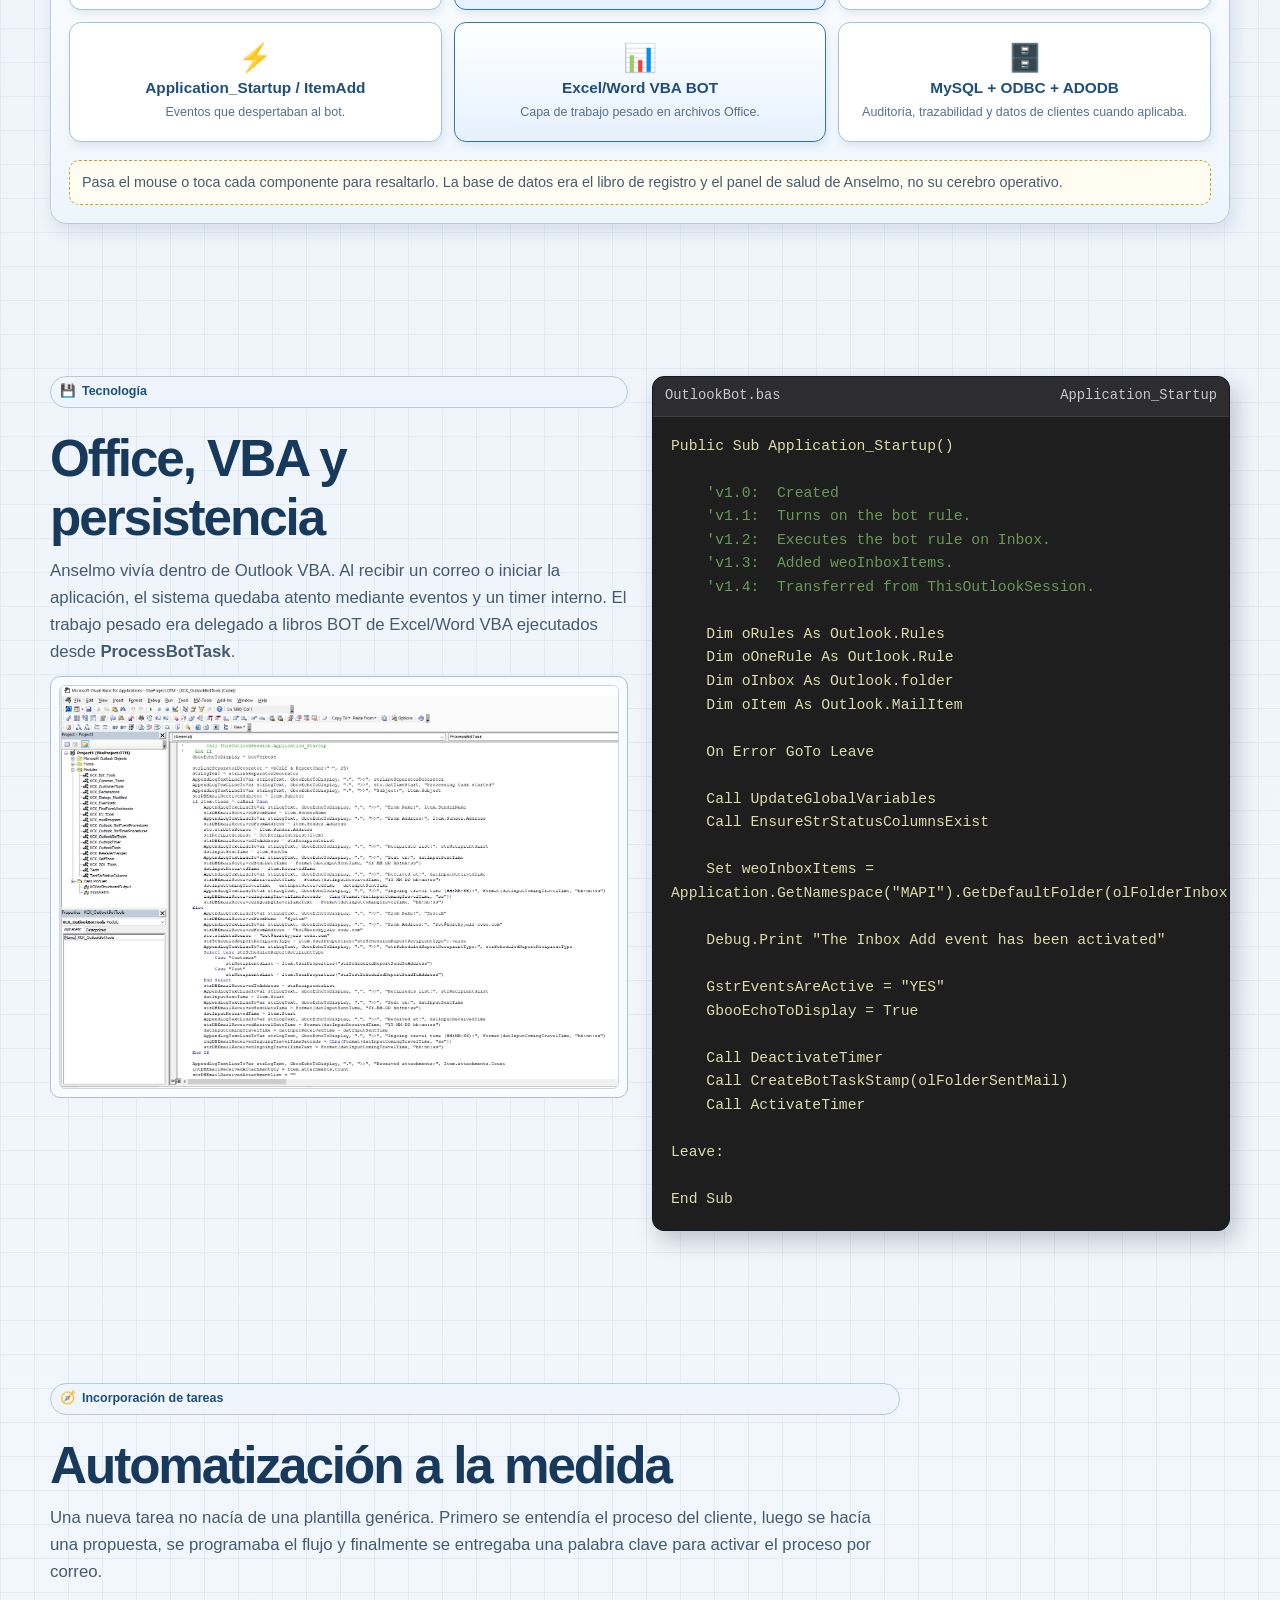
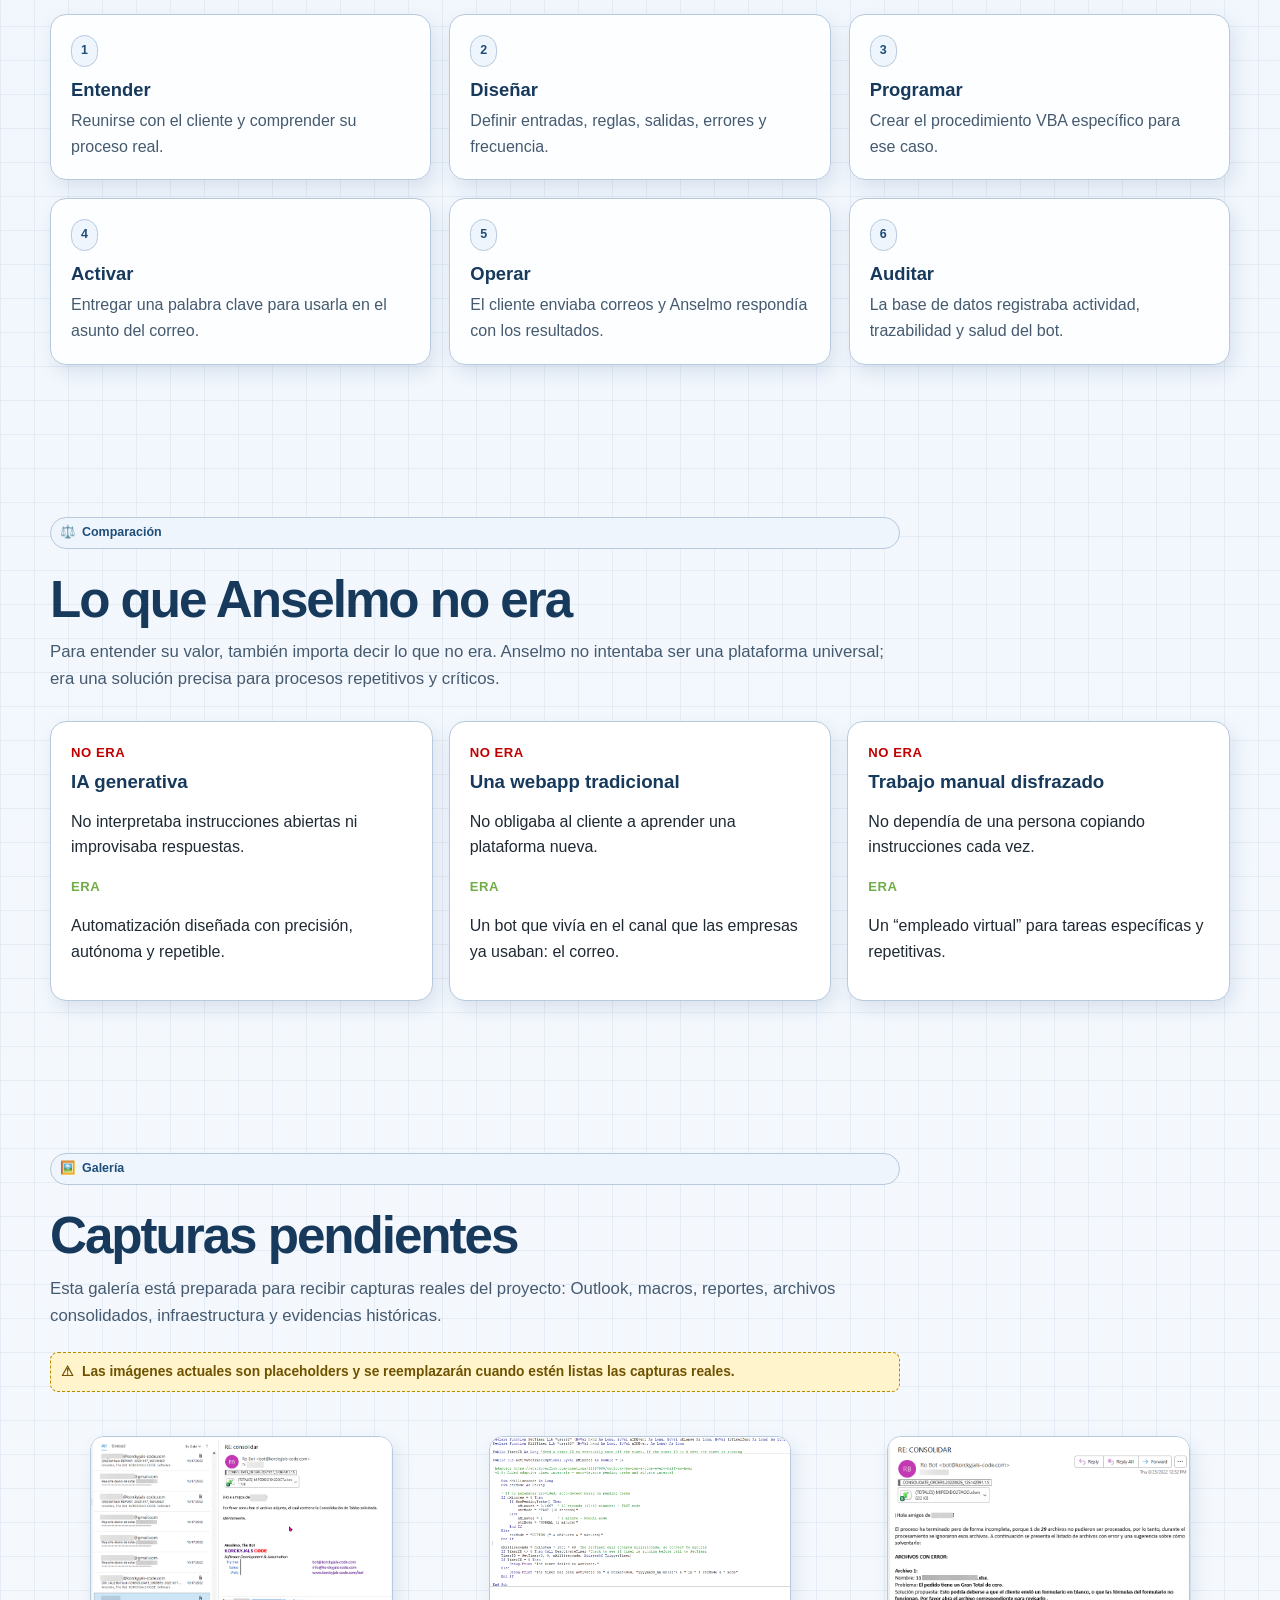
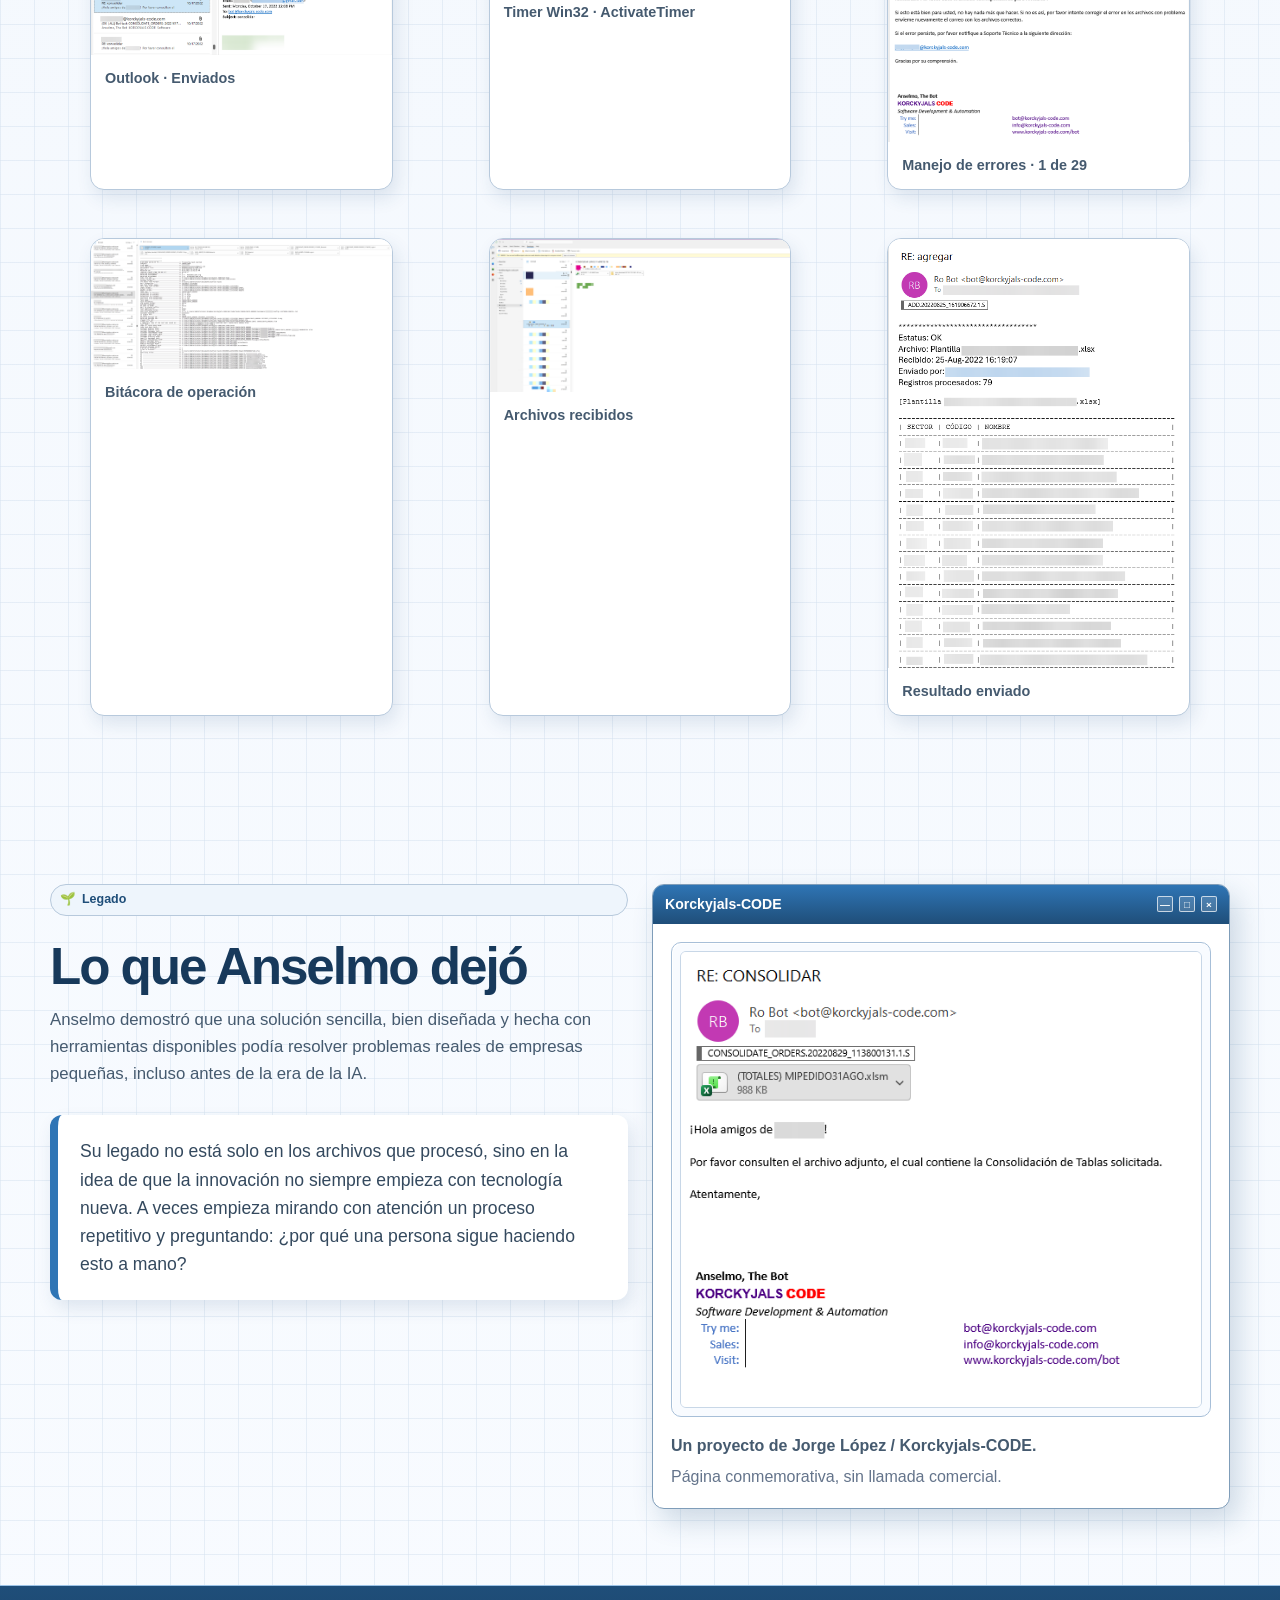
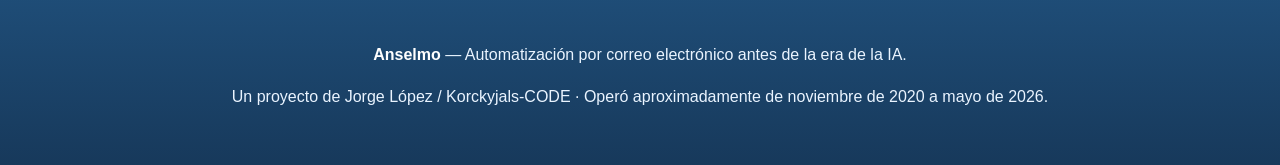
==== commit 894878f6: "Replace OutlookBot.bas pending snippet with Application_Startup Transcribe Jorge's Application_Start" ====
--- a/index.html
+++ b/index.html
@@ -1100,18 +1100,40 @@
             <div class="image-frame"><img src="assets/outlook-vba.png" alt="Editor VBA de Outlook con el módulo KCK_OutlookBotTools y el procedimiento ProcessBotTask" /></div>
           </div>
         </div>
-        <div class="code-placeholder reveal" aria-label="Bloque de código pendiente">
-          <div class="code-header"><span>OutlookBot.bas</span><span class="lang-es">fragmento pendiente</span><span class="lang-en">pending snippet</span></div>
-          <pre><span class="code-comment">' ES: Fragmento real de VBA pendiente de insertar.
-' EN: Real VBA snippet pending insertion.</span>
-
-<span class="pending-code">' Application_Startup
-' ItemAdd
-' Win32 Timer
-' ProcessBotTask
-' BotTasks / BotLatestActivity
-
-' Reemplazar este bloque cuando se proporcionen los fragmentos reales.</span></pre>
+        <div class="code-placeholder reveal" aria-label="OutlookBot.bas Application_Startup">
+          <div class="code-header"><span>OutlookBot.bas</span><span class="lang-es">Application_Startup</span><span class="lang-en">Application_Startup</span></div>
+          <pre>Public Sub Application_Startup()
+
+<span class="code-comment">    'v1.0:  Created
+    'v1.1:  Turns on the bot rule.
+    'v1.2:  Executes the bot rule on Inbox.
+    'v1.3:  Added weoInboxItems.
+    'v1.4:  Transferred from ThisOutlookSession.</span>
+
+    Dim oRules As Outlook.Rules
+    Dim oOneRule As Outlook.Rule
+    Dim oInbox As Outlook.folder
+    Dim oItem As Outlook.MailItem
+
+    On Error GoTo Leave
+
+    Call UpdateGlobalVariables
+    Call EnsureStrStatusColumnsExist
+
+    Set weoInboxItems = Application.GetNamespace("MAPI").GetDefaultFolder(olFolderInbox).Items
+
+    Debug.Print "The Inbox Add event has been activated"
+
+    GstrEventsAreActive = "YES"
+    GbooEchoToDisplay = True
+
+    Call DeactivateTimer
+    Call CreateBotTaskStamp(olFolderSentMail)
+    Call ActivateTimer
+
+Leave:
+
+End Sub</pre>
         </div>
       </div>
     </section>
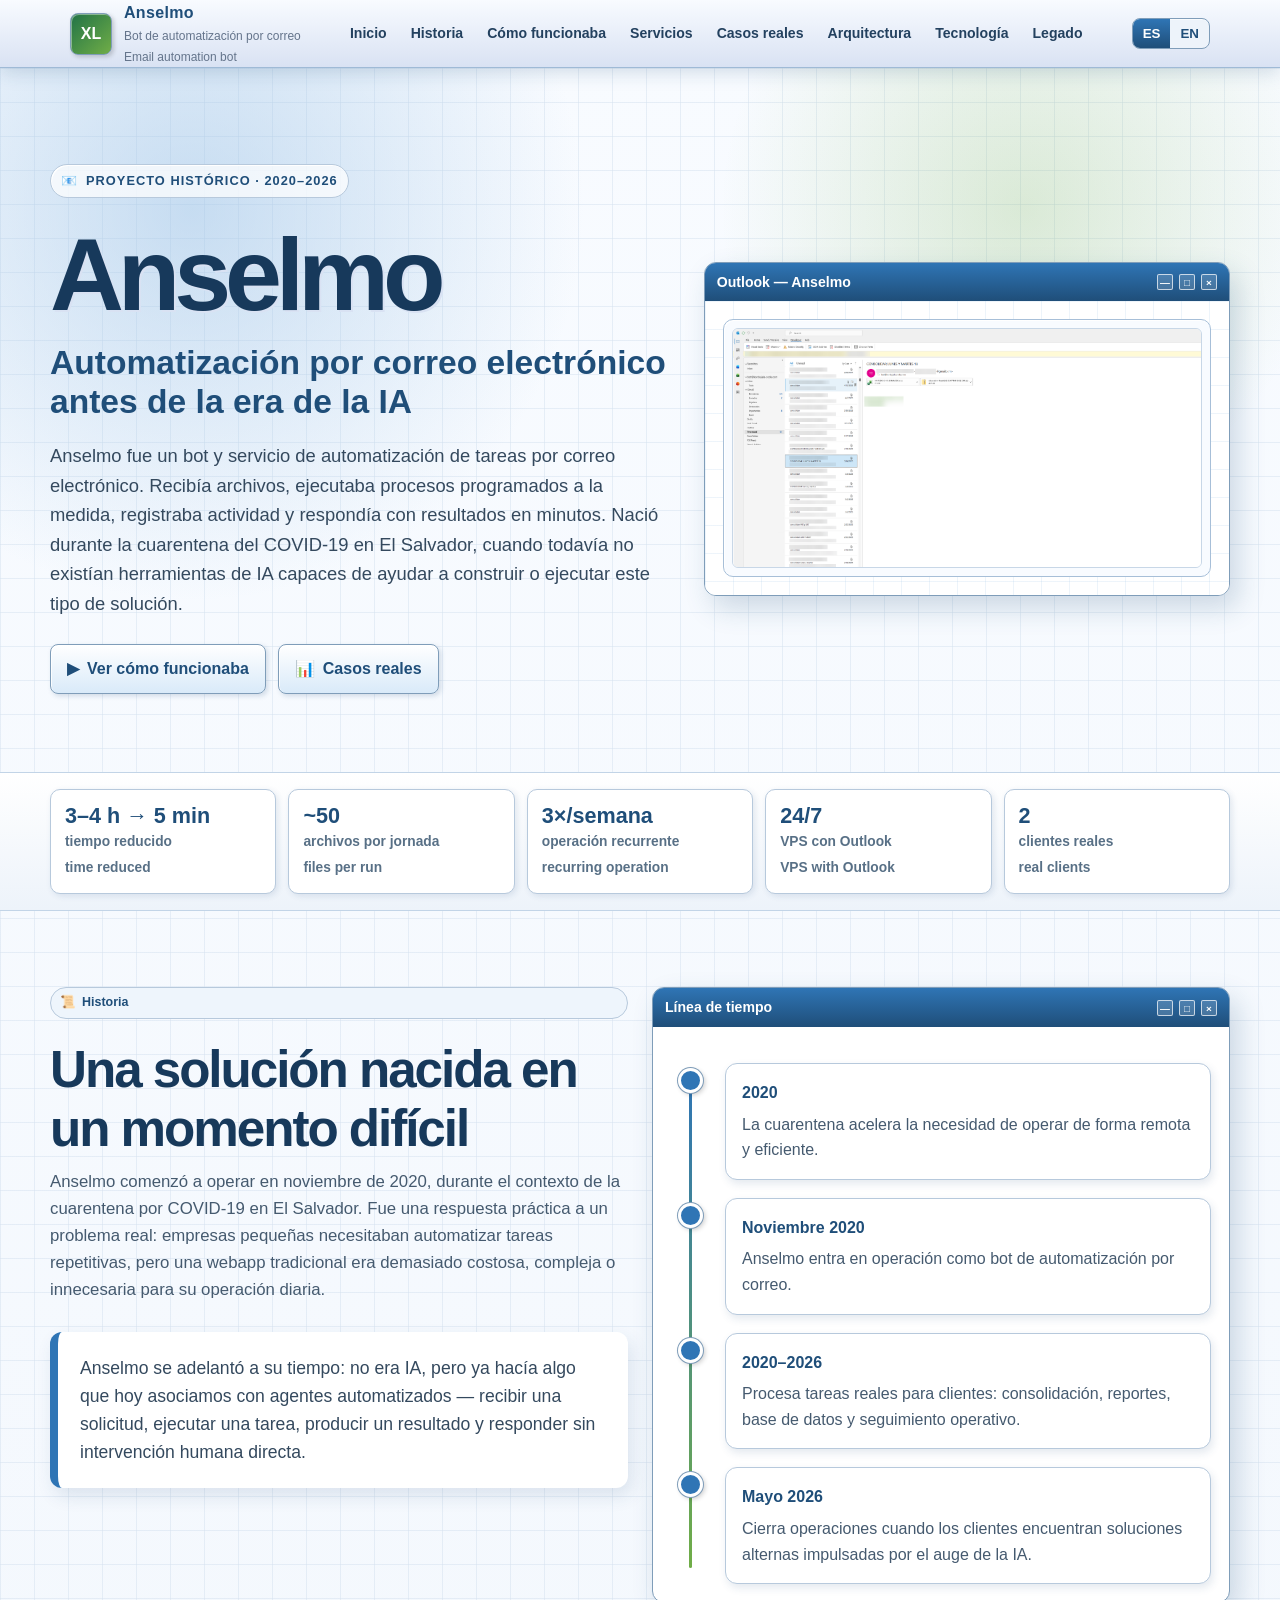
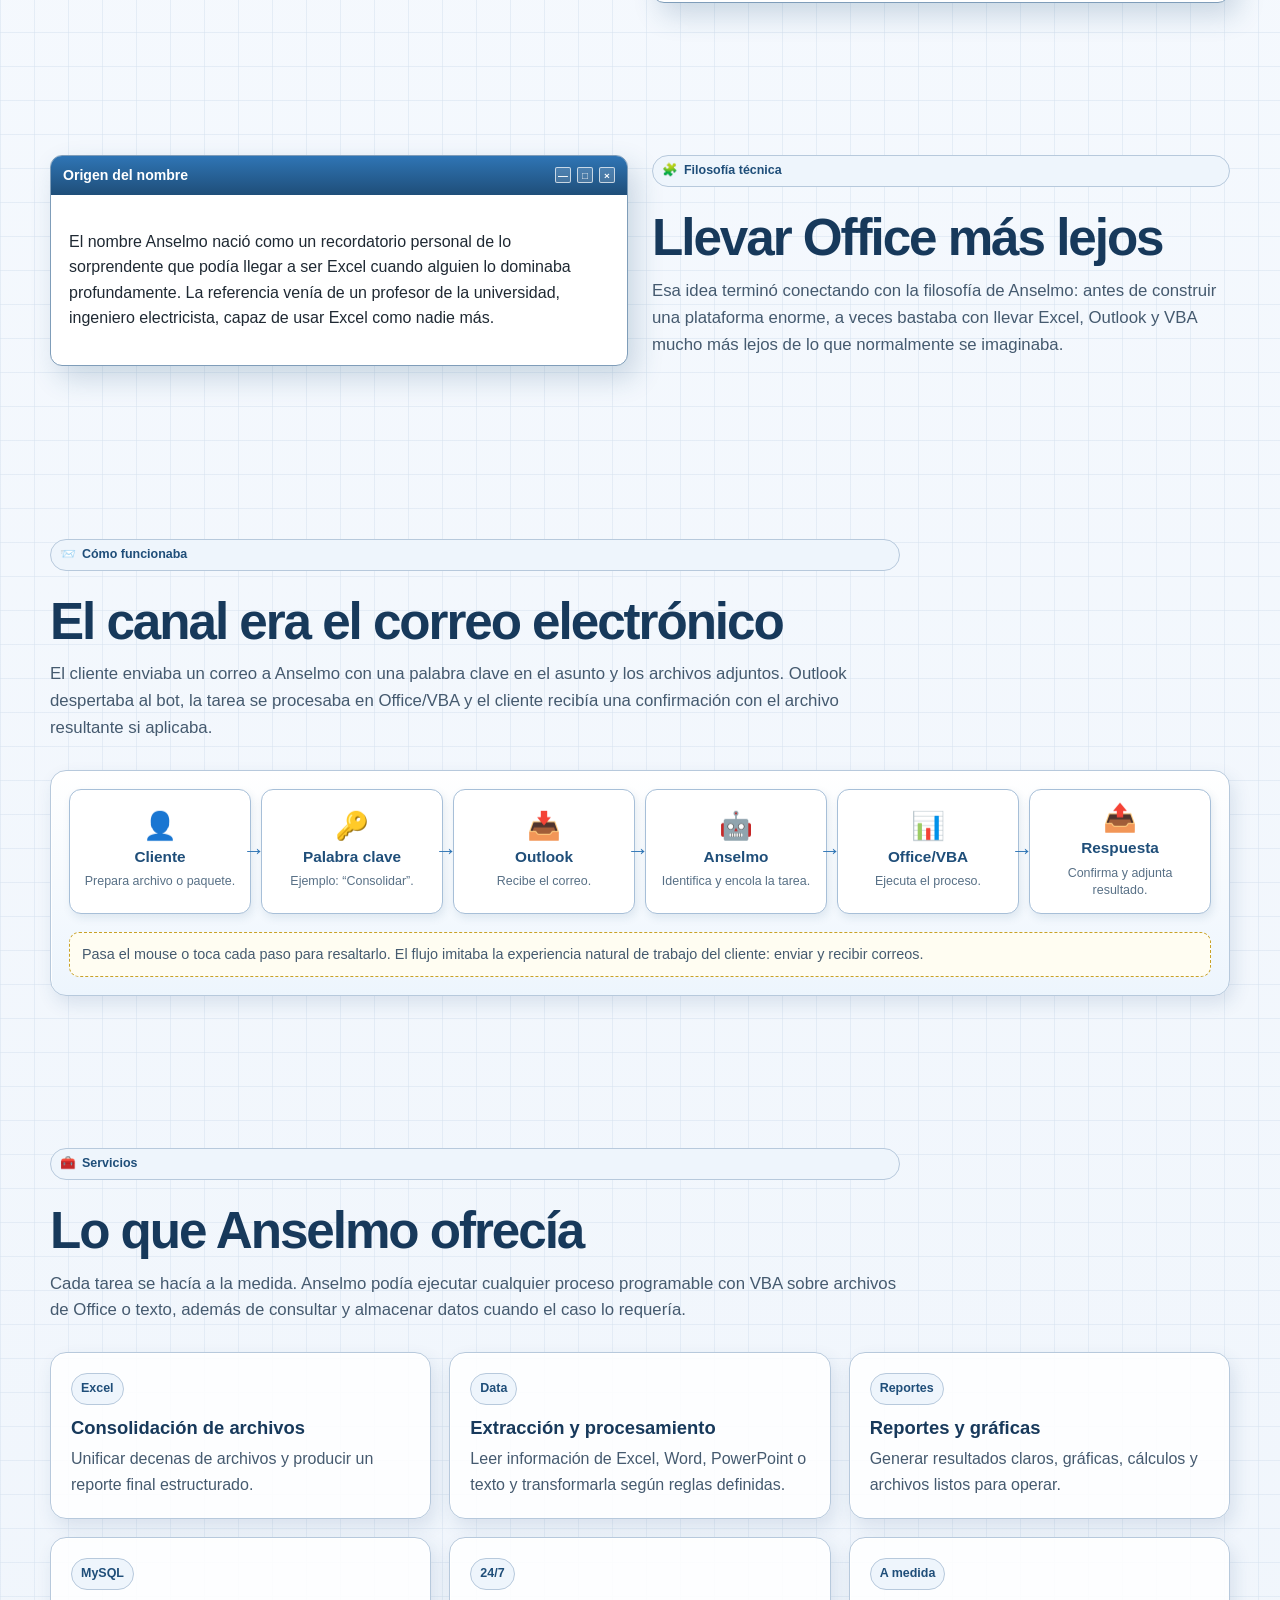
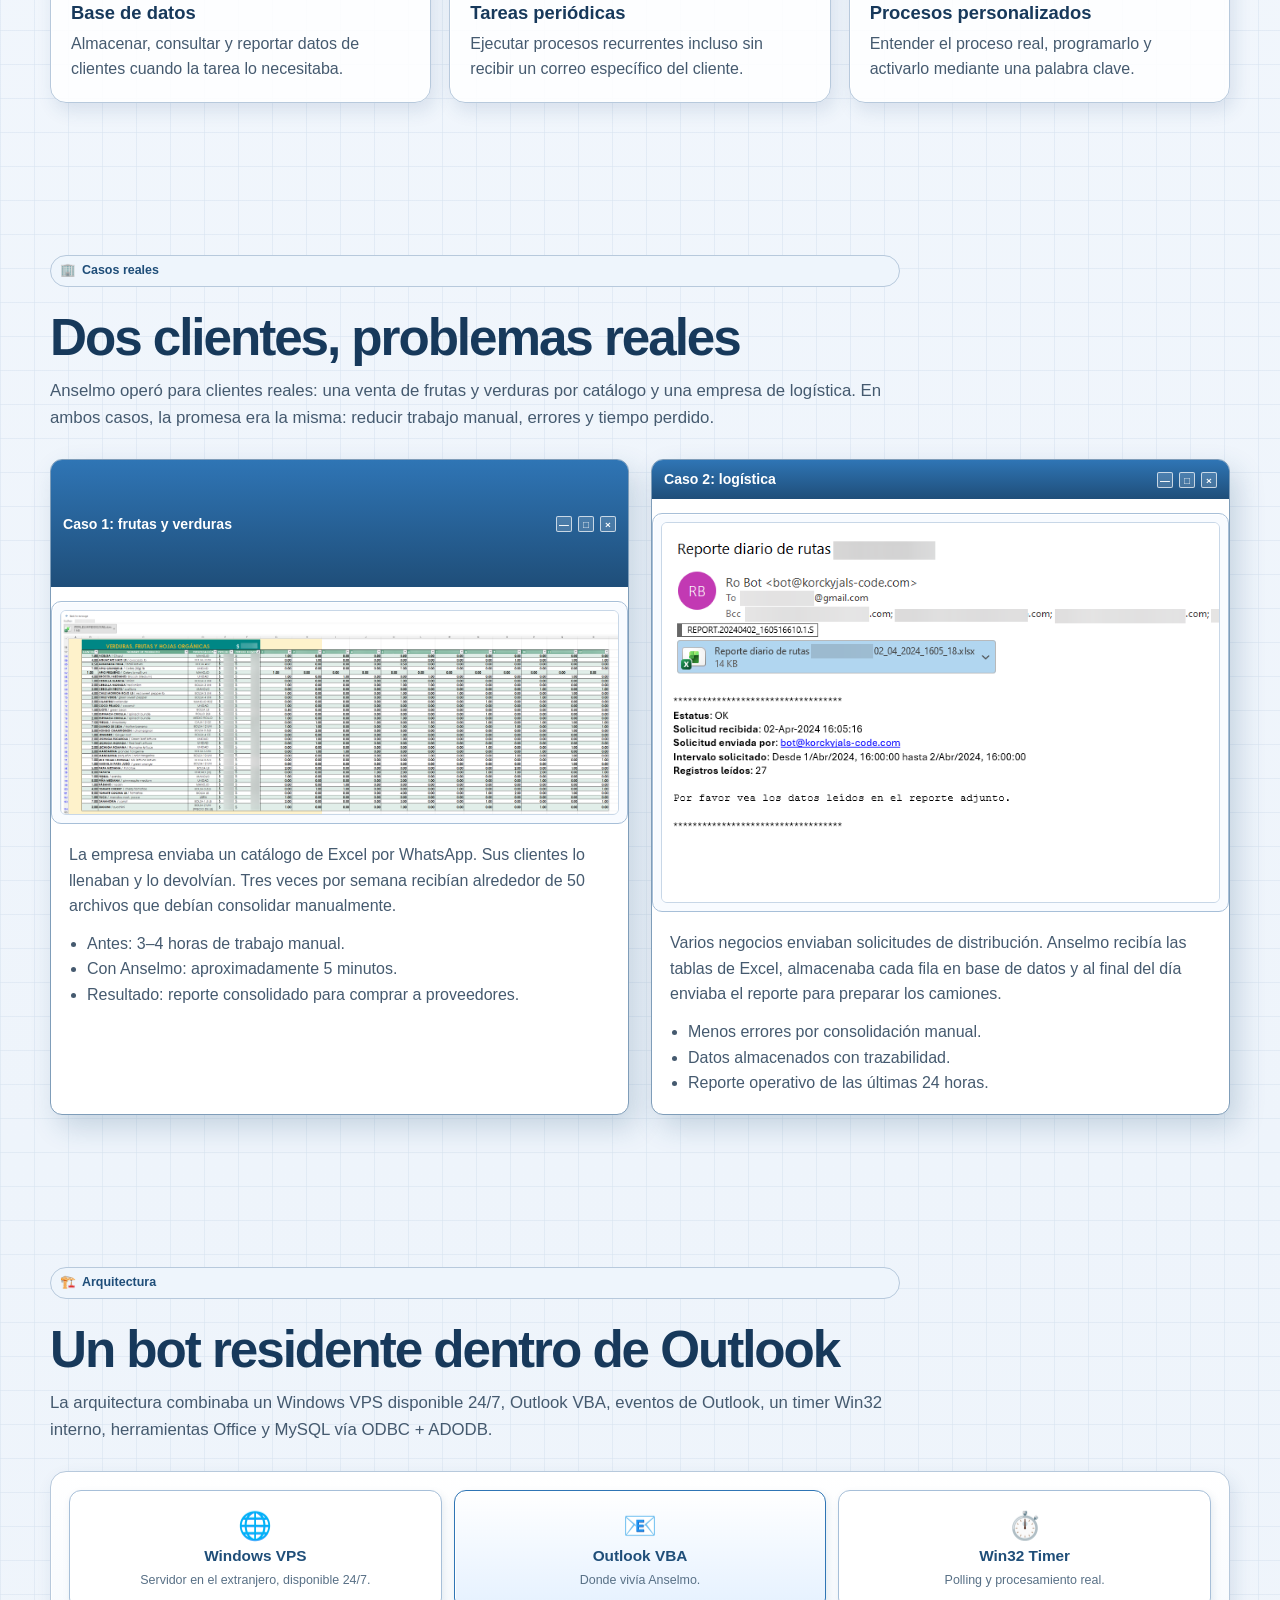
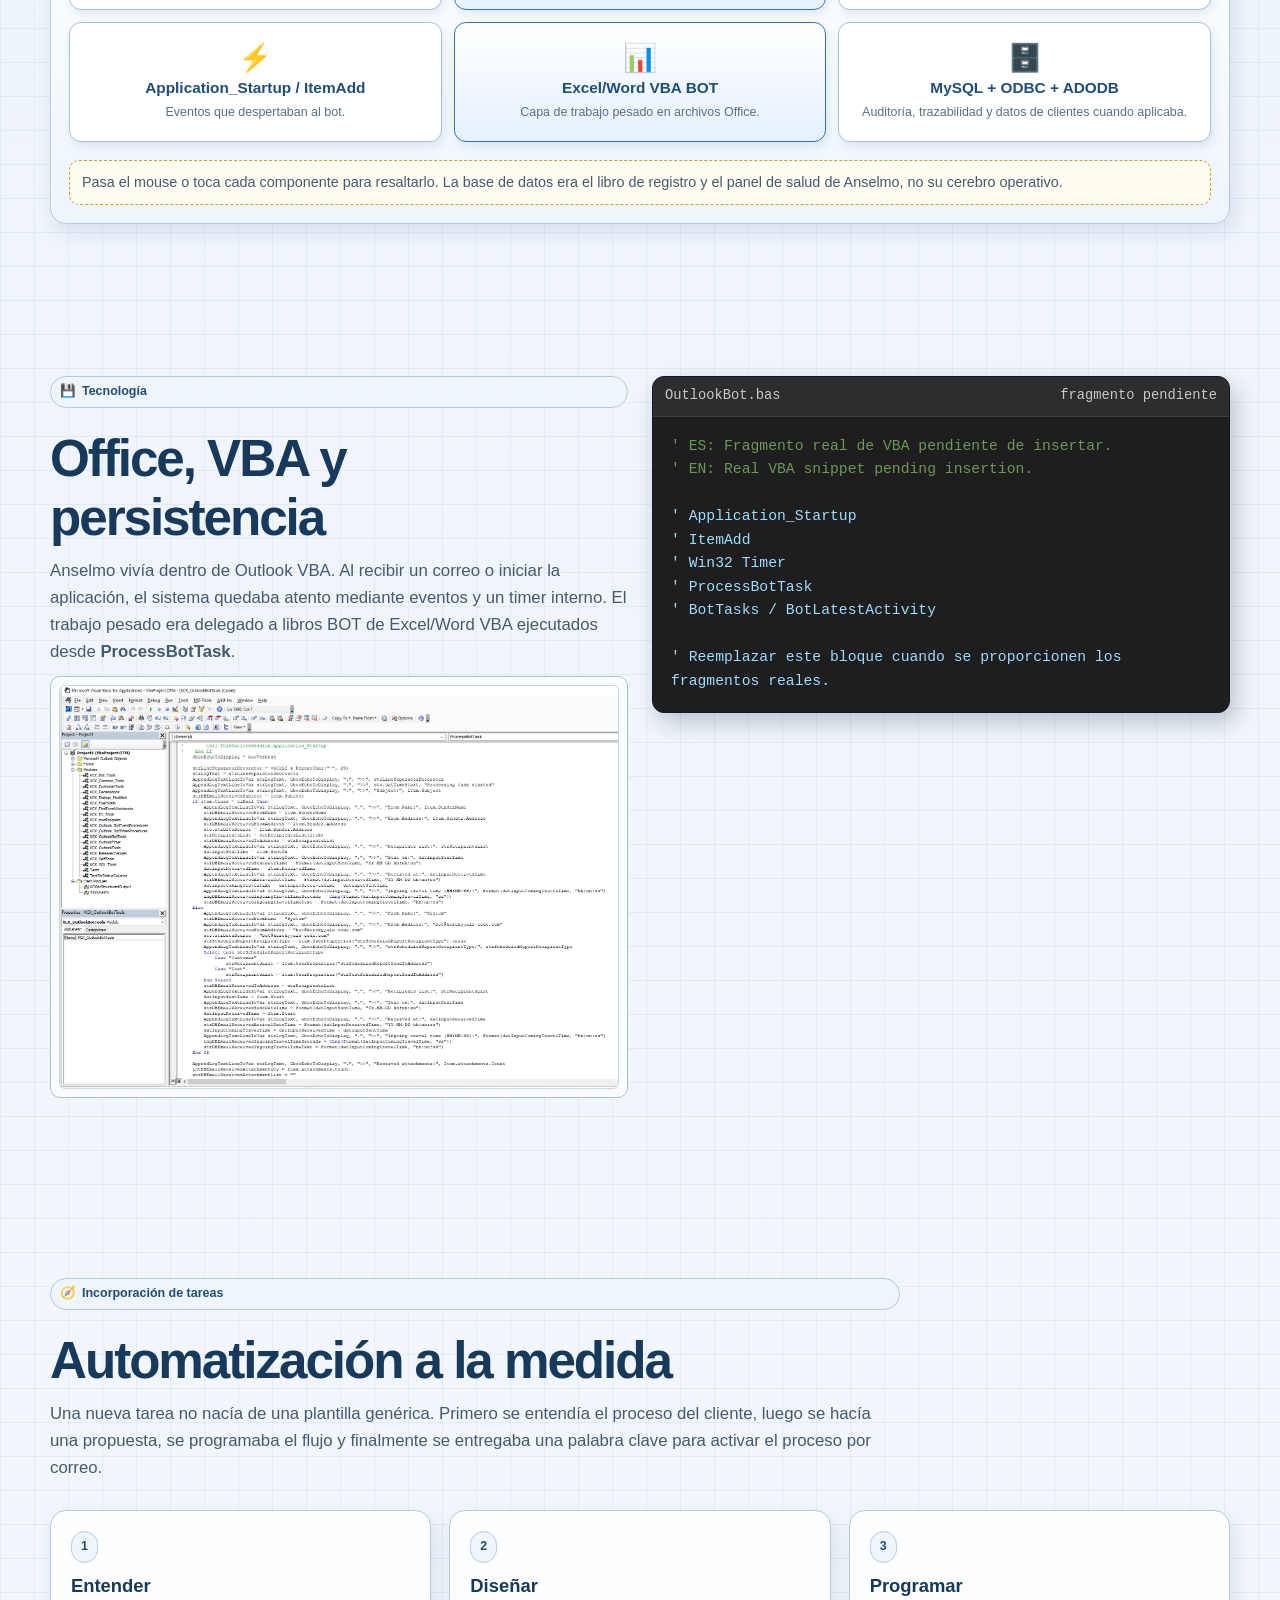
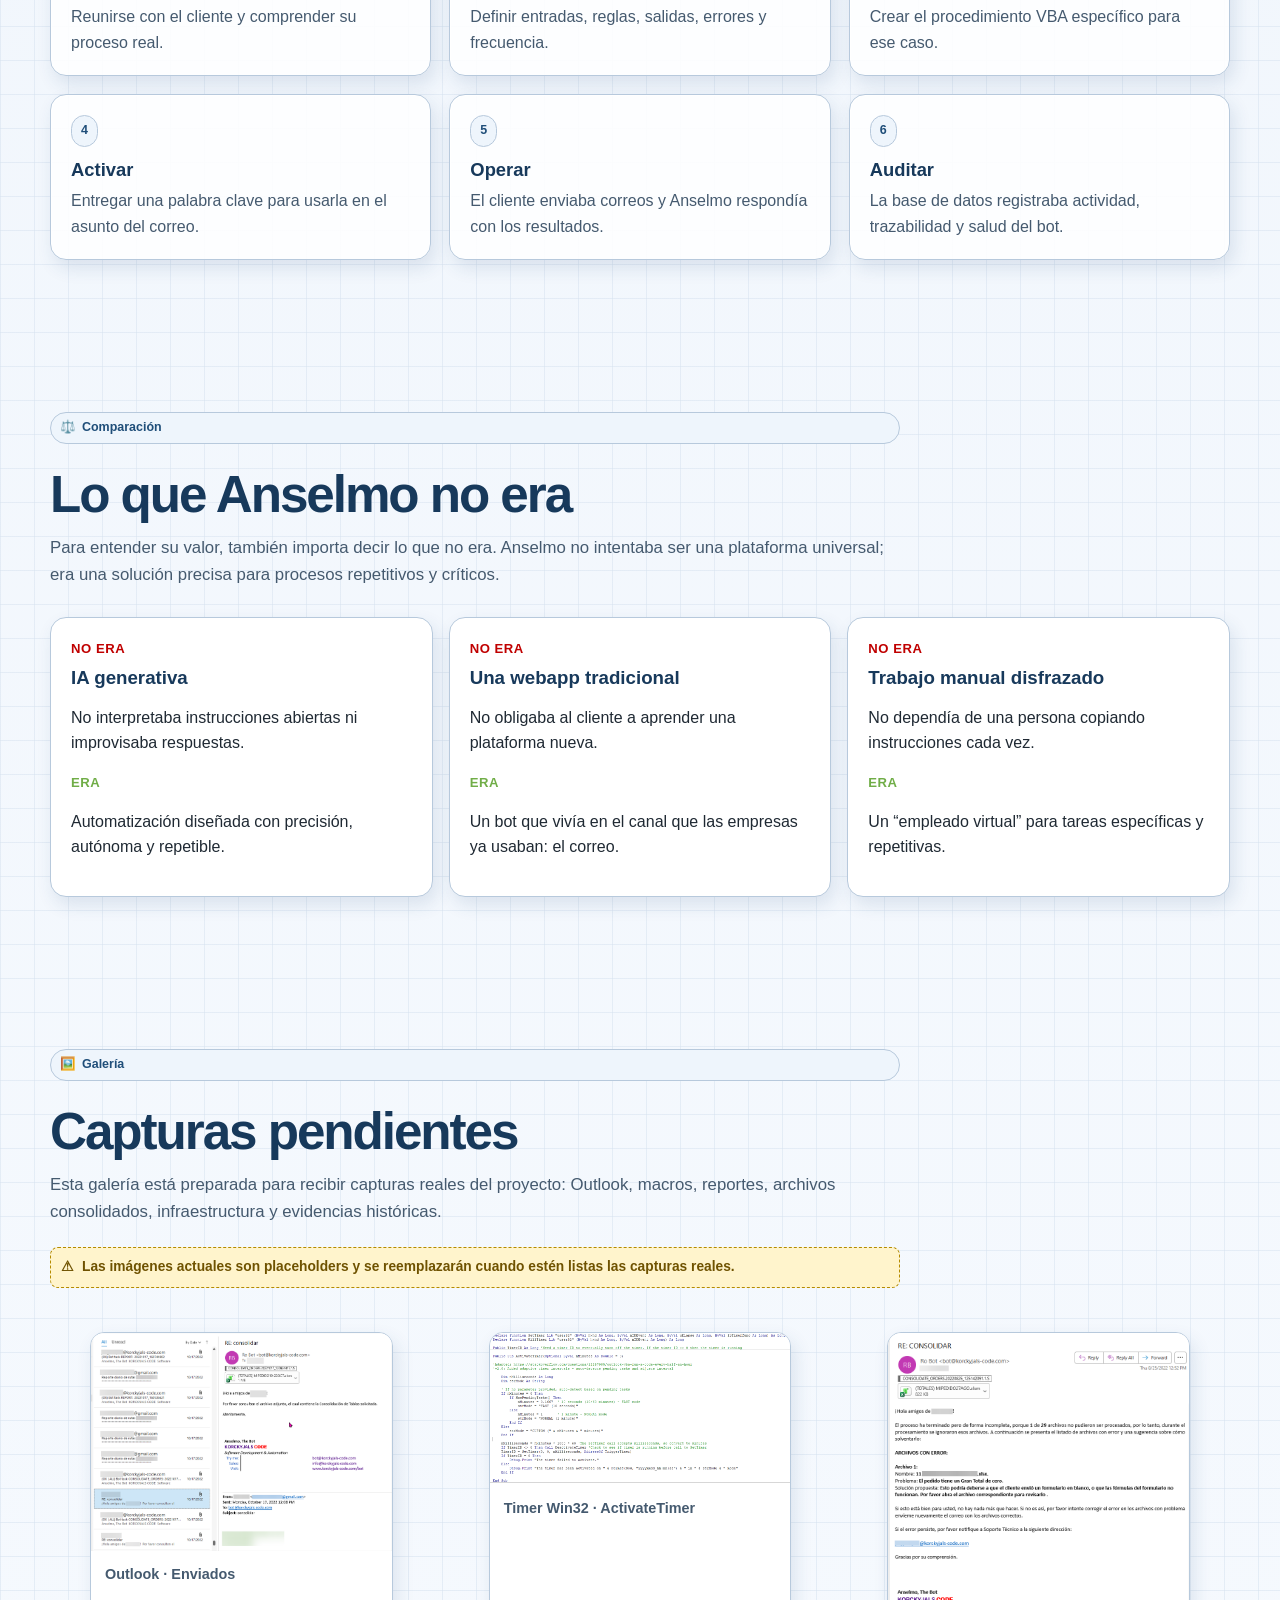
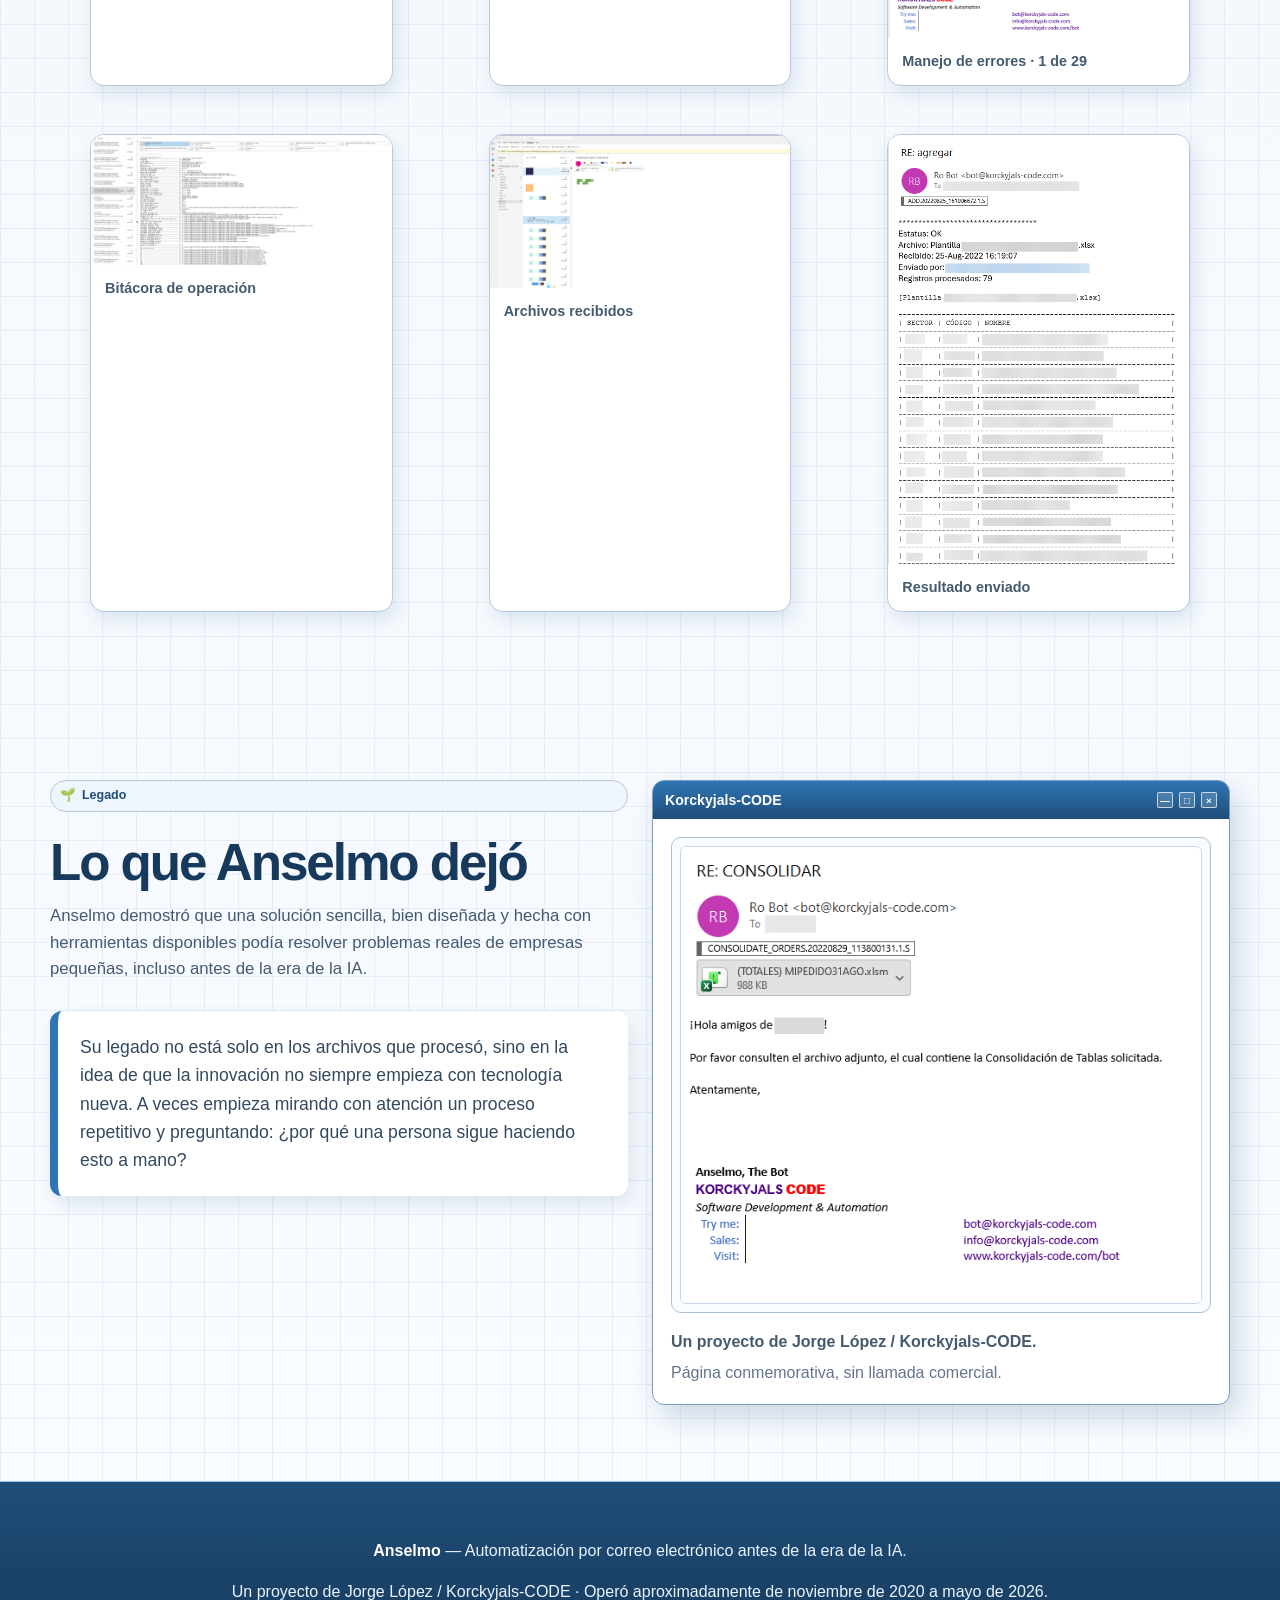
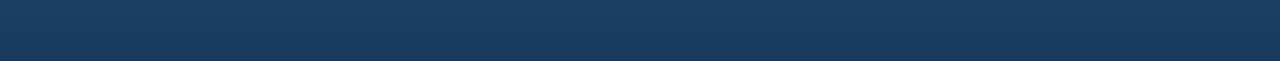
==== commit 79915771: "Merge origin/main into reporte-consolidado Resolve index.html asset-comment conflict: keep gallery 6" ====
--- a/index.html
+++ b/index.html
@@ -21,7 +21,7 @@
       /assets/galeria-05.png
       /assets/galeria-06.png
 
-      hero-anselmo.png is a real Outlook screenshot. caso-frutas-verduras.png is a real MIPEDIDO screenshot. caso-logistica.png is a real blurred daily route-report email screenshot. outlook-vba.png is a real Outlook VBA editor screenshot. galeria-01.png is a real Outlook Enviados screenshot. galeria-02.png is a real ActivateTimer / Win32 SetTimer screenshot. galeria-03.png is a real error-handling CONSOLIDATE_ORDERS email screenshot. galeria-04.png is a real per-task operation-log email screenshot. galeria-05.png is a real Processed-folder screenshot of incoming order files. galeria-06.png is a real send-result email screenshot (ADD/agregar, Estatus OK). The remaining placeholder is reporte-consolidado.
+      hero-anselmo.png is a real Outlook screenshot. caso-frutas-verduras.png is a real MIPEDIDO screenshot. caso-logistica.png is a real blurred daily route-report email screenshot. outlook-vba.png is a real Outlook VBA editor screenshot. galeria-01.png is a real Outlook Enviados screenshot. galeria-02.png is a real ActivateTimer / Win32 SetTimer screenshot. galeria-03.png is a real error-handling CONSOLIDATE_ORDERS email screenshot. galeria-04.png is a real per-task operation-log email screenshot. galeria-05.png is a real Processed-folder screenshot of incoming order files. galeria-06.png is a real send-result email screenshot (ADD/agregar, Estatus OK). reporte-consolidado.png is a real CONSOLIDATE_ORDERS send-result email with the MIPEDIDO totals attachment. Remaining pending item is the OutlookBot.bas snippet.
     */
 
     :root {
@@ -1100,40 +1100,18 @@
             <div class="image-frame"><img src="assets/outlook-vba.png" alt="Editor VBA de Outlook con el módulo KCK_OutlookBotTools y el procedimiento ProcessBotTask" /></div>
           </div>
         </div>
-        <div class="code-placeholder reveal" aria-label="OutlookBot.bas Application_Startup">
-          <div class="code-header"><span>OutlookBot.bas</span><span class="lang-es">Application_Startup</span><span class="lang-en">Application_Startup</span></div>
-          <pre>Public Sub Application_Startup()
-
-<span class="code-comment">    'v1.0:  Created
-    'v1.1:  Turns on the bot rule.
-    'v1.2:  Executes the bot rule on Inbox.
-    'v1.3:  Added weoInboxItems.
-    'v1.4:  Transferred from ThisOutlookSession.</span>
-
-    Dim oRules As Outlook.Rules
-    Dim oOneRule As Outlook.Rule
-    Dim oInbox As Outlook.folder
-    Dim oItem As Outlook.MailItem
-
-    On Error GoTo Leave
-
-    Call UpdateGlobalVariables
-    Call EnsureStrStatusColumnsExist
-
-    Set weoInboxItems = Application.GetNamespace("MAPI").GetDefaultFolder(olFolderInbox).Items
-
-    Debug.Print "The Inbox Add event has been activated"
-
-    GstrEventsAreActive = "YES"
-    GbooEchoToDisplay = True
-
-    Call DeactivateTimer
-    Call CreateBotTaskStamp(olFolderSentMail)
-    Call ActivateTimer
-
-Leave:
-
-End Sub</pre>
+        <div class="code-placeholder reveal" aria-label="Bloque de código pendiente">
+          <div class="code-header"><span>OutlookBot.bas</span><span class="lang-es">fragmento pendiente</span><span class="lang-en">pending snippet</span></div>
+          <pre><span class="code-comment">' ES: Fragmento real de VBA pendiente de insertar.
+' EN: Real VBA snippet pending insertion.</span>
+
+<span class="pending-code">' Application_Startup
+' ItemAdd
+' Win32 Timer
+' ProcessBotTask
+' BotTasks / BotLatestActivity
+
+' Reemplazar este bloque cuando se proporcionen los fragmentos reales.</span></pre>
         </div>
       </div>
     </section>
@@ -1210,7 +1188,7 @@
         <div class="window reveal">
           <div class="window-titlebar"><span>Korckyjals-CODE</span><span class="window-controls"><span>—</span><span>□</span><span>×</span></span></div>
           <div class="window-content">
-            <div class="image-frame"><img src="assets/reporte-consolidado.png" alt="Placeholder de reporte consolidado" /></div>
+            <div class="image-frame"><img src="assets/reporte-consolidado.png" alt="Correo de Anselmo con el Excel (TOTALES) MIPEDIDO adjunto, consolidación de tablas" /></div>
             <p style="margin:16px 0 0;color:#455a6f;"><strong><span class="lang-es">Un proyecto de Jorge López / Korckyjals-CODE.</span><span class="lang-en">A project by Jorge López / Korckyjals-CODE.</span></strong></p>
             <p style="margin:6px 0 0;color:#64748b;"><span class="lang-es">Página conmemorativa, sin llamada comercial.</span><span class="lang-en">A commemorative page, without a commercial call to action.</span></p>
           </div>
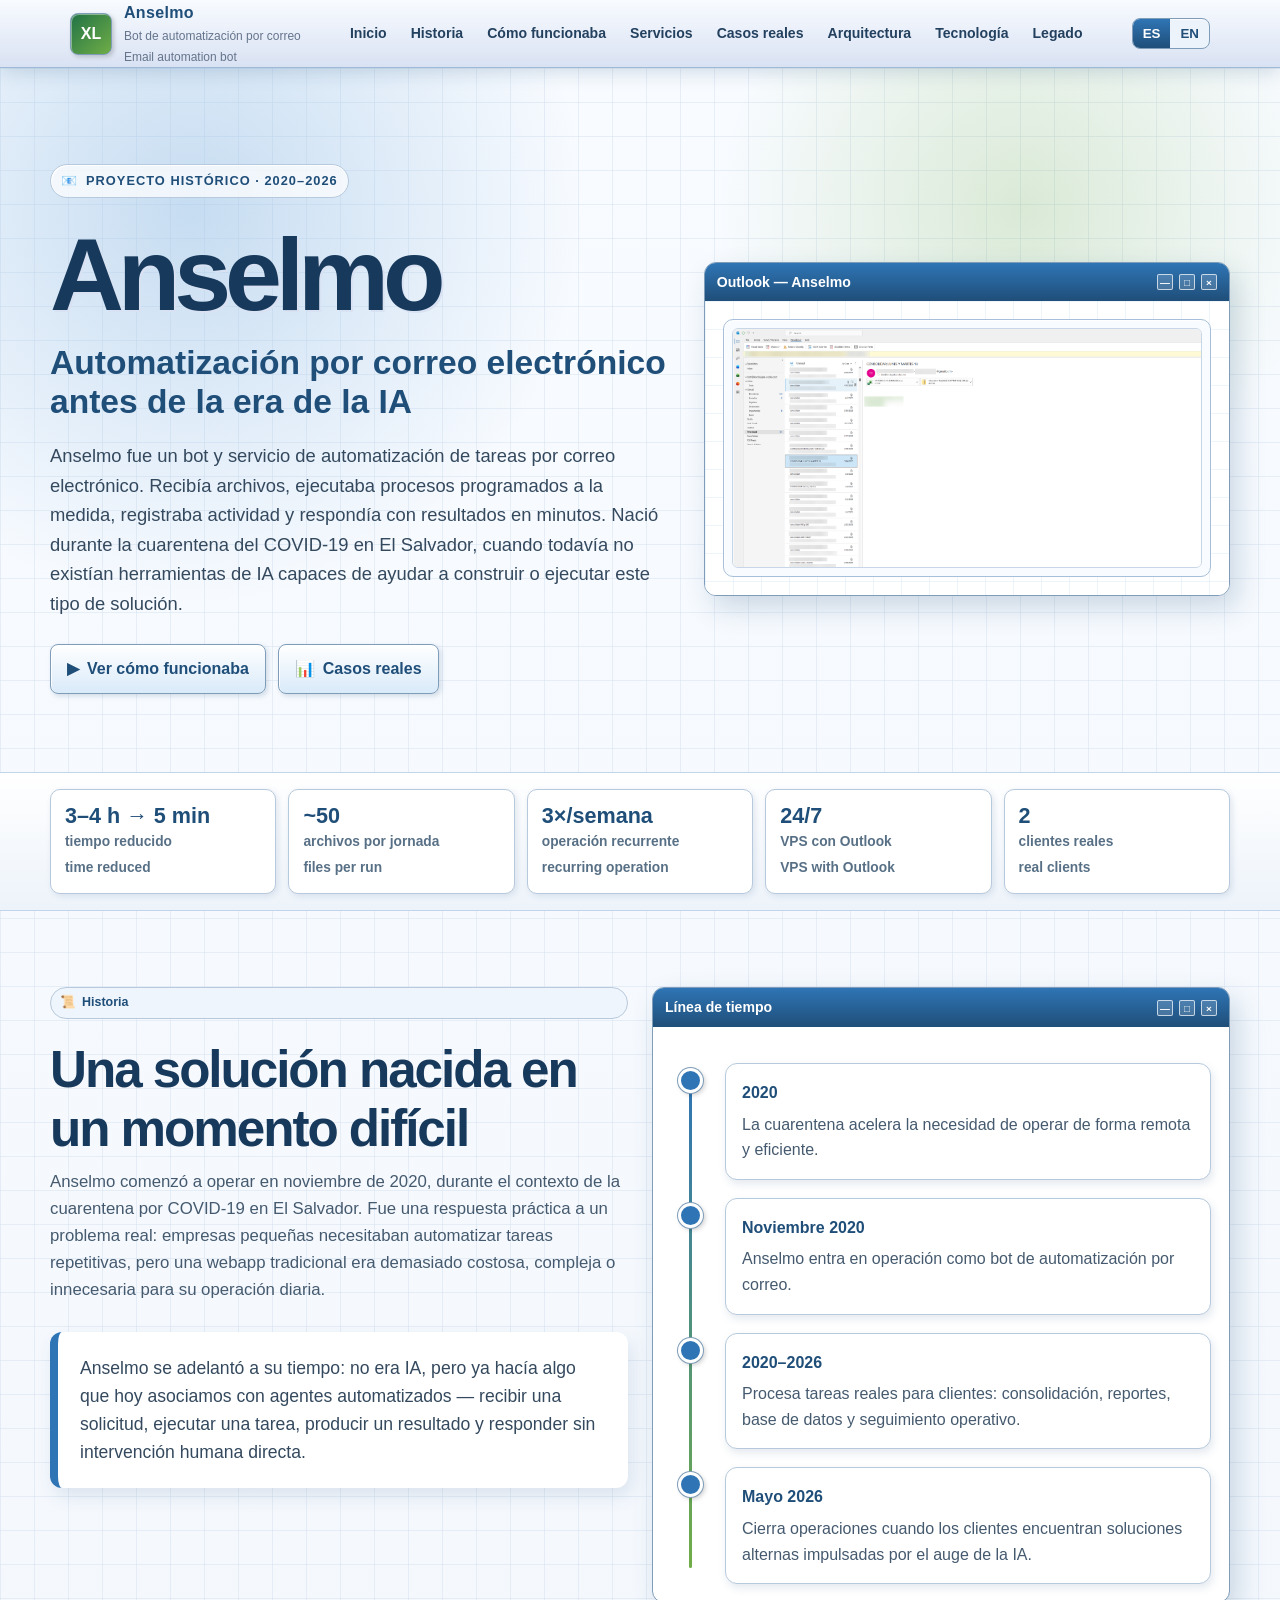
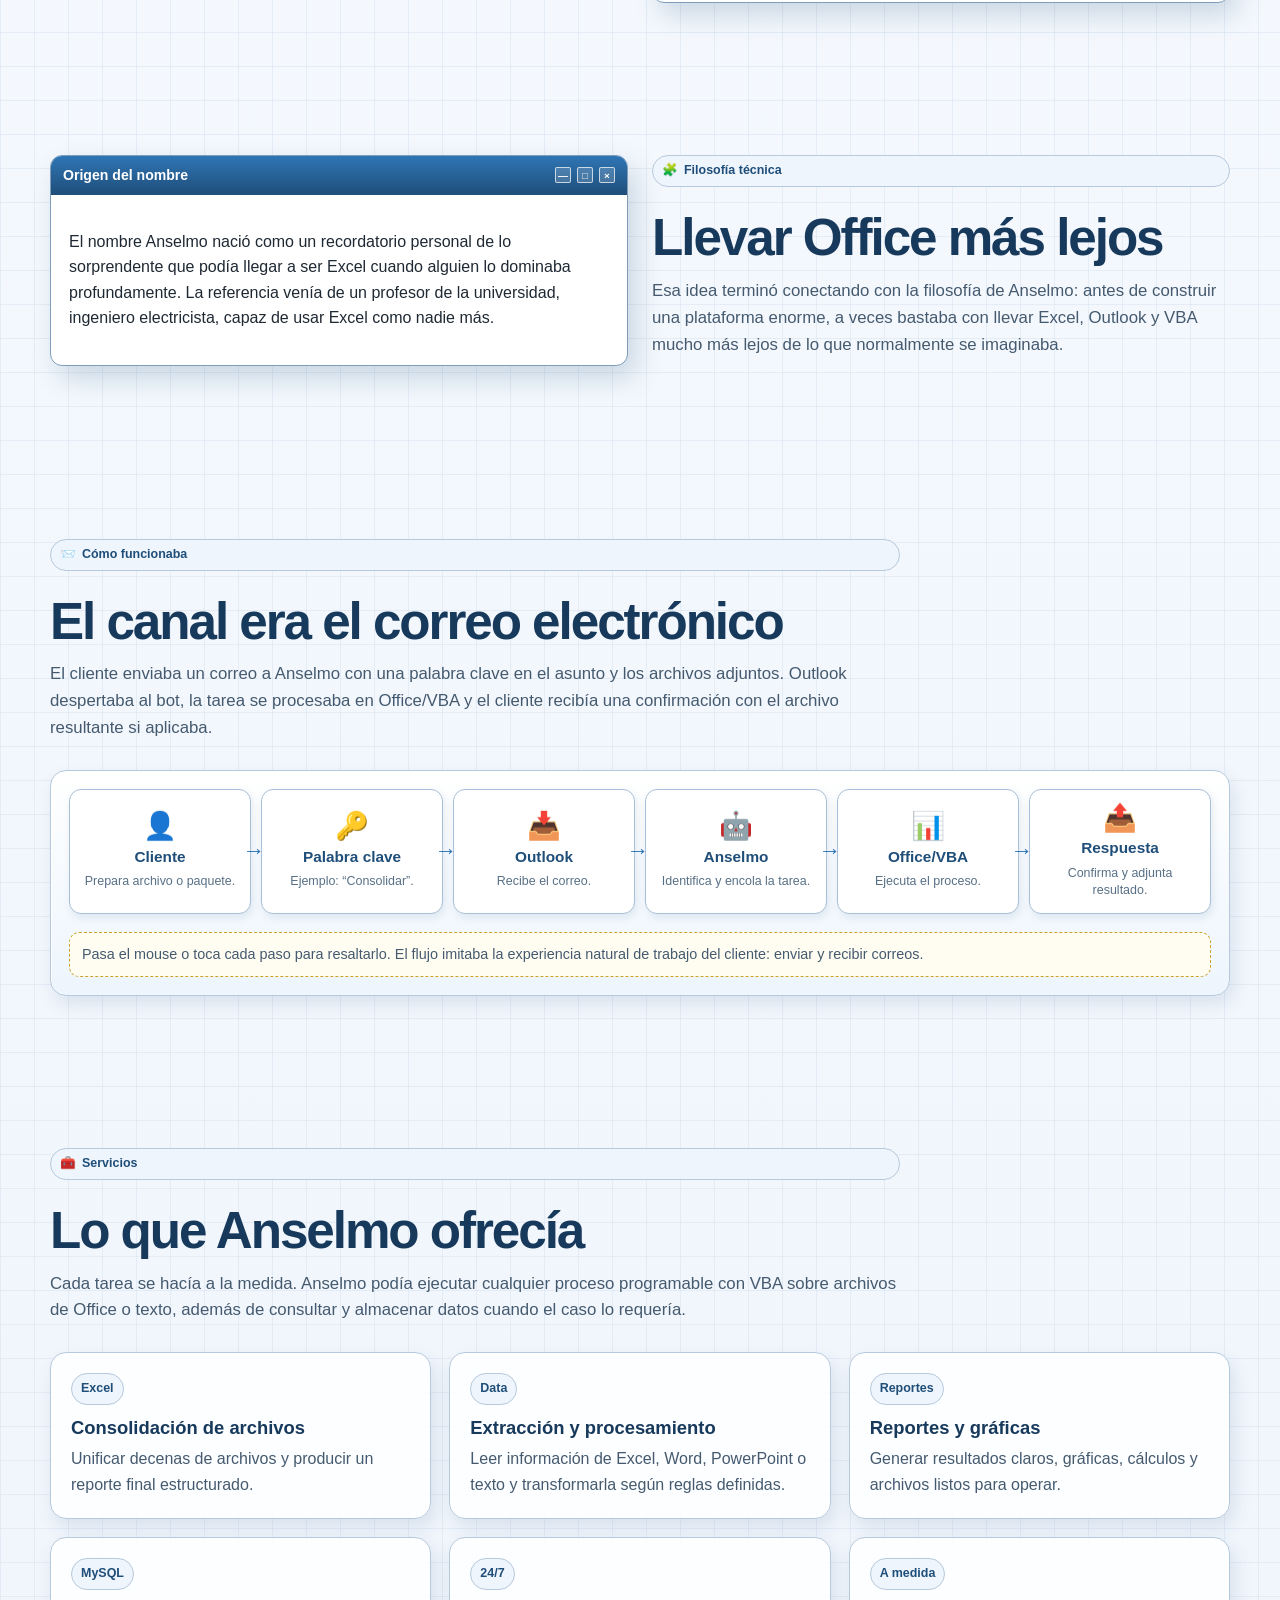
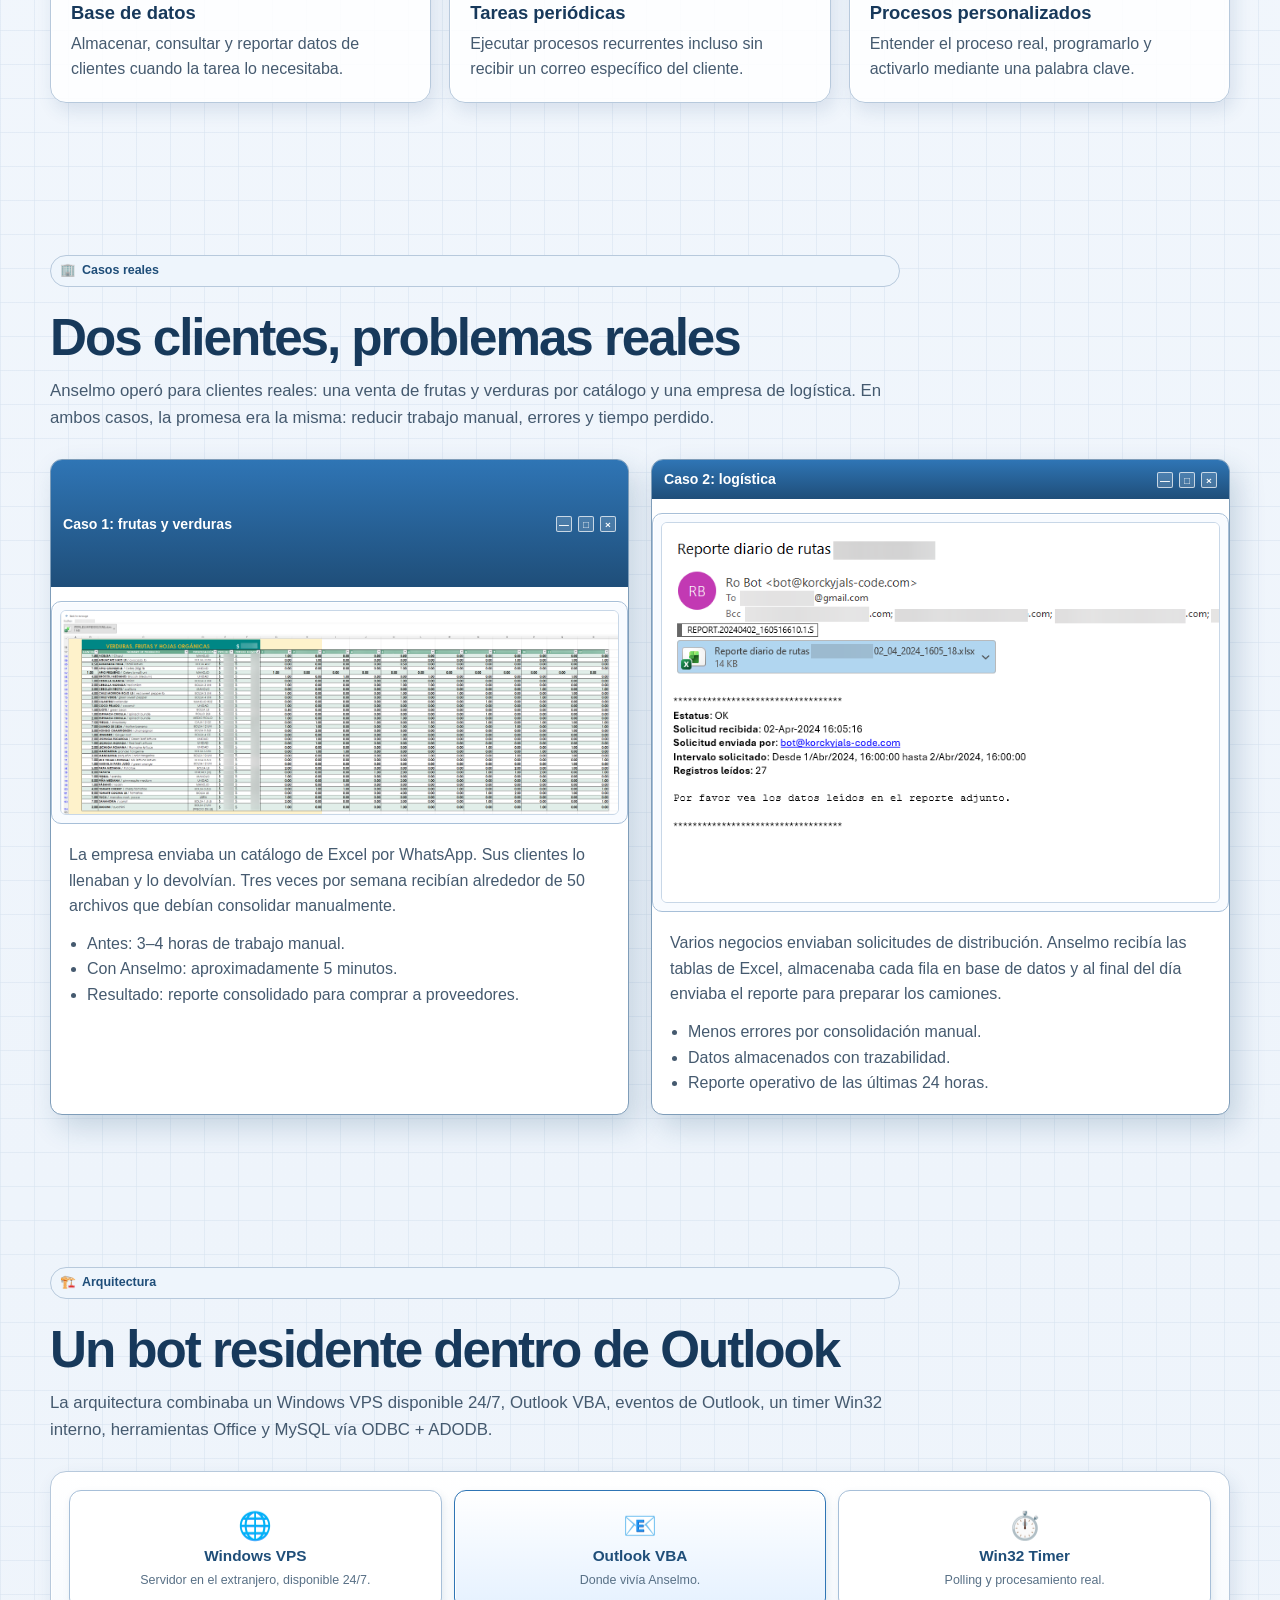
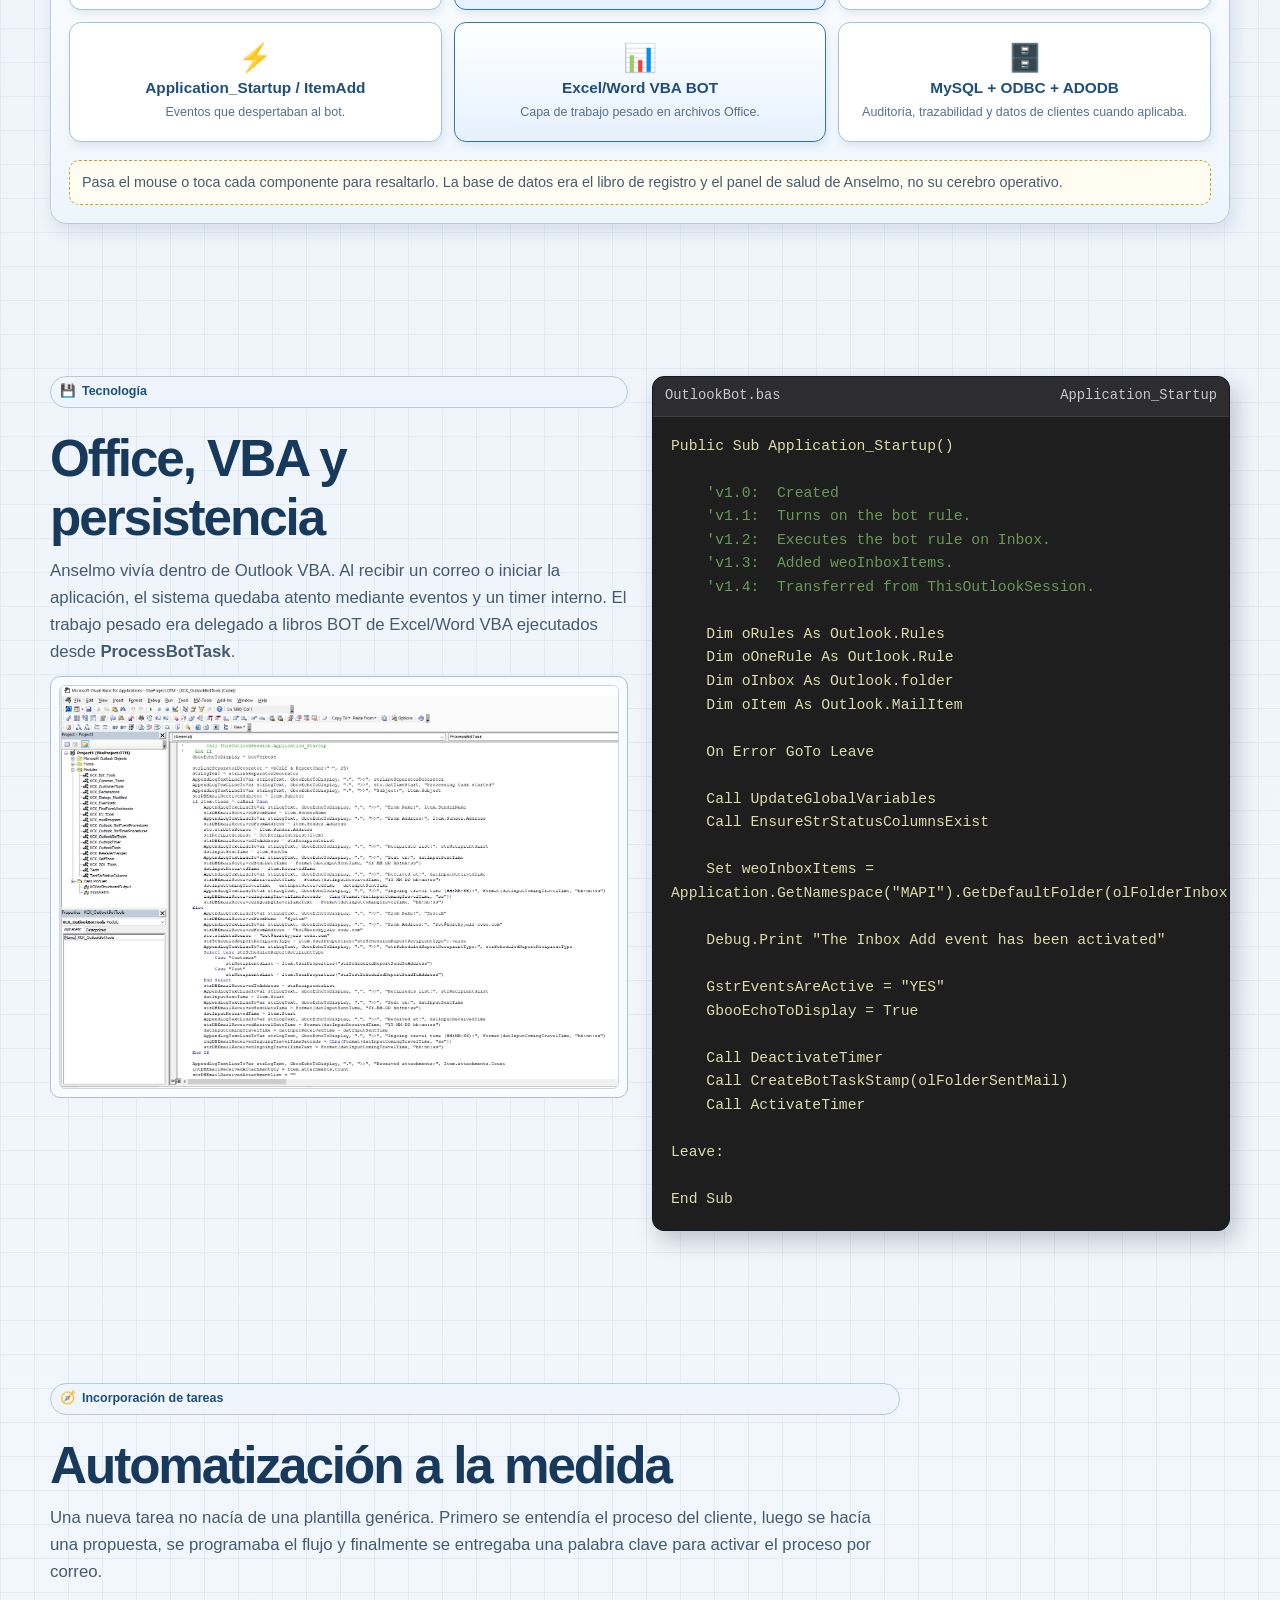
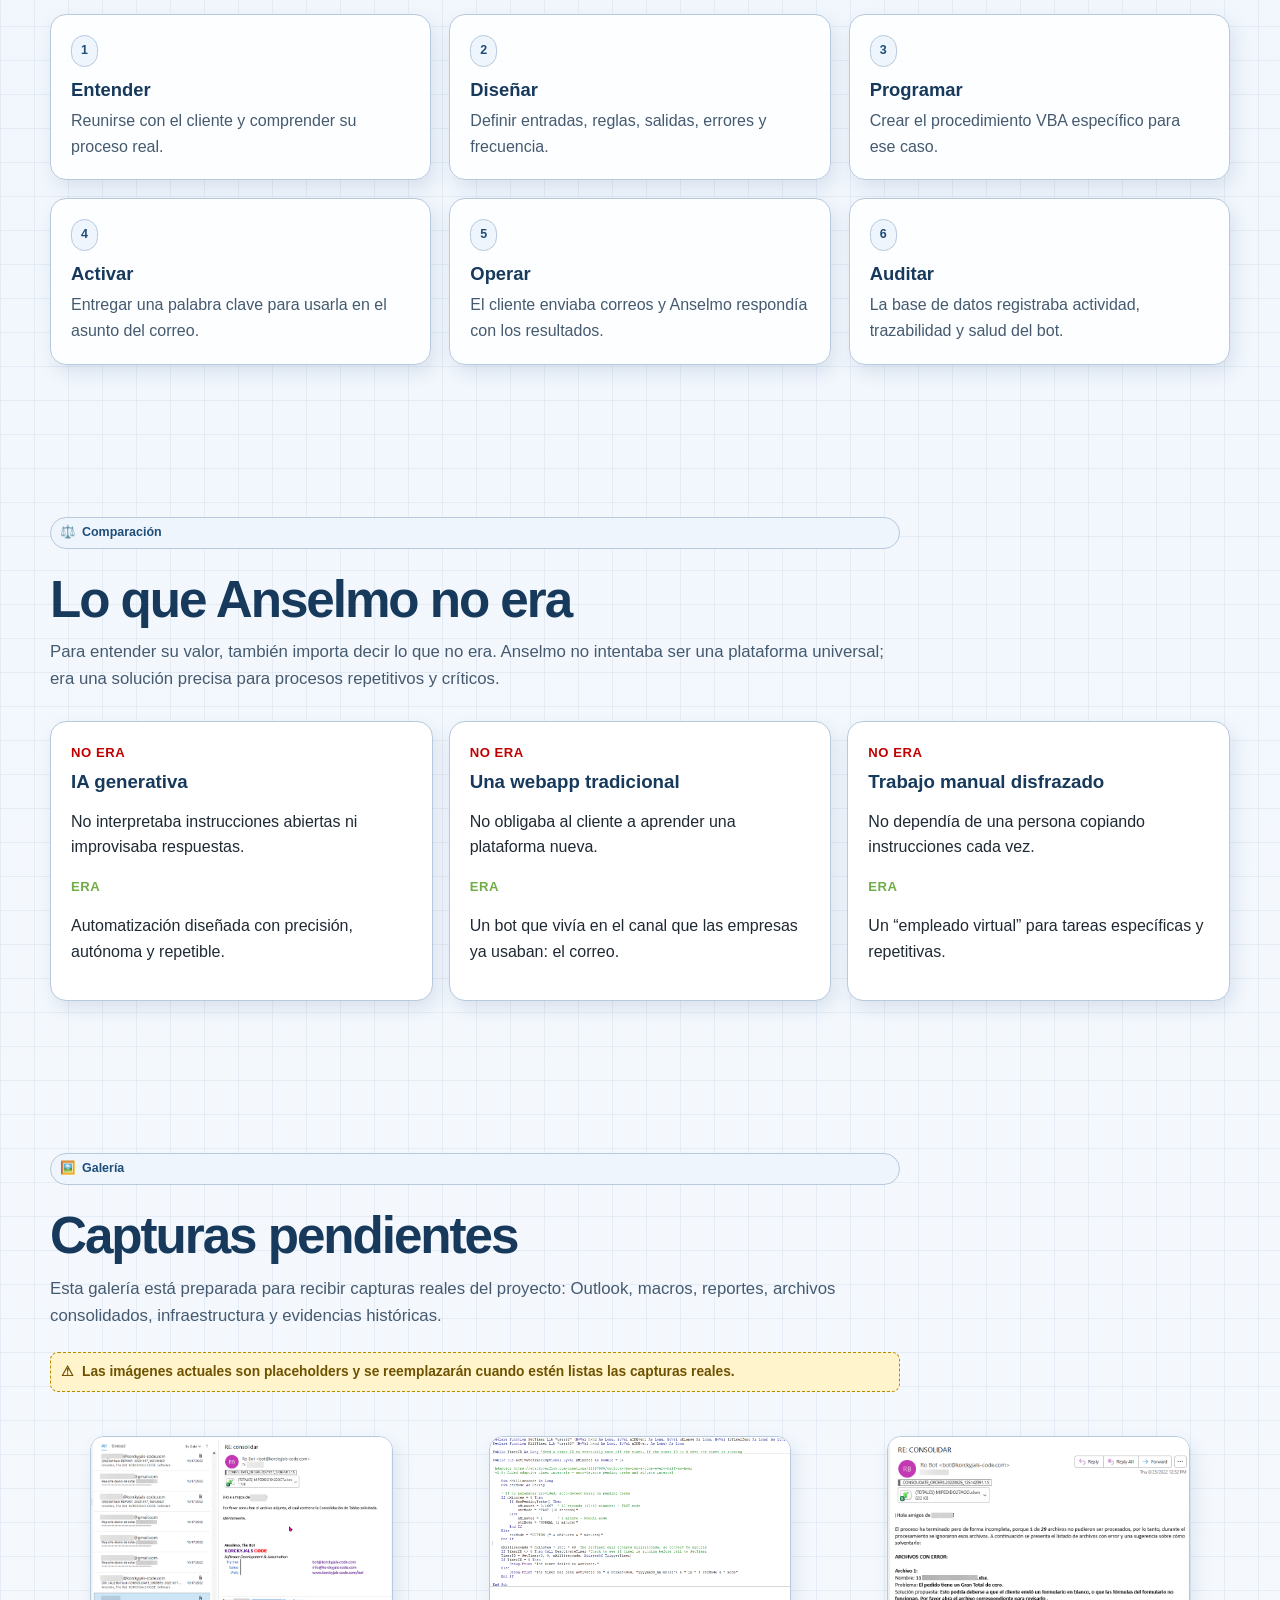
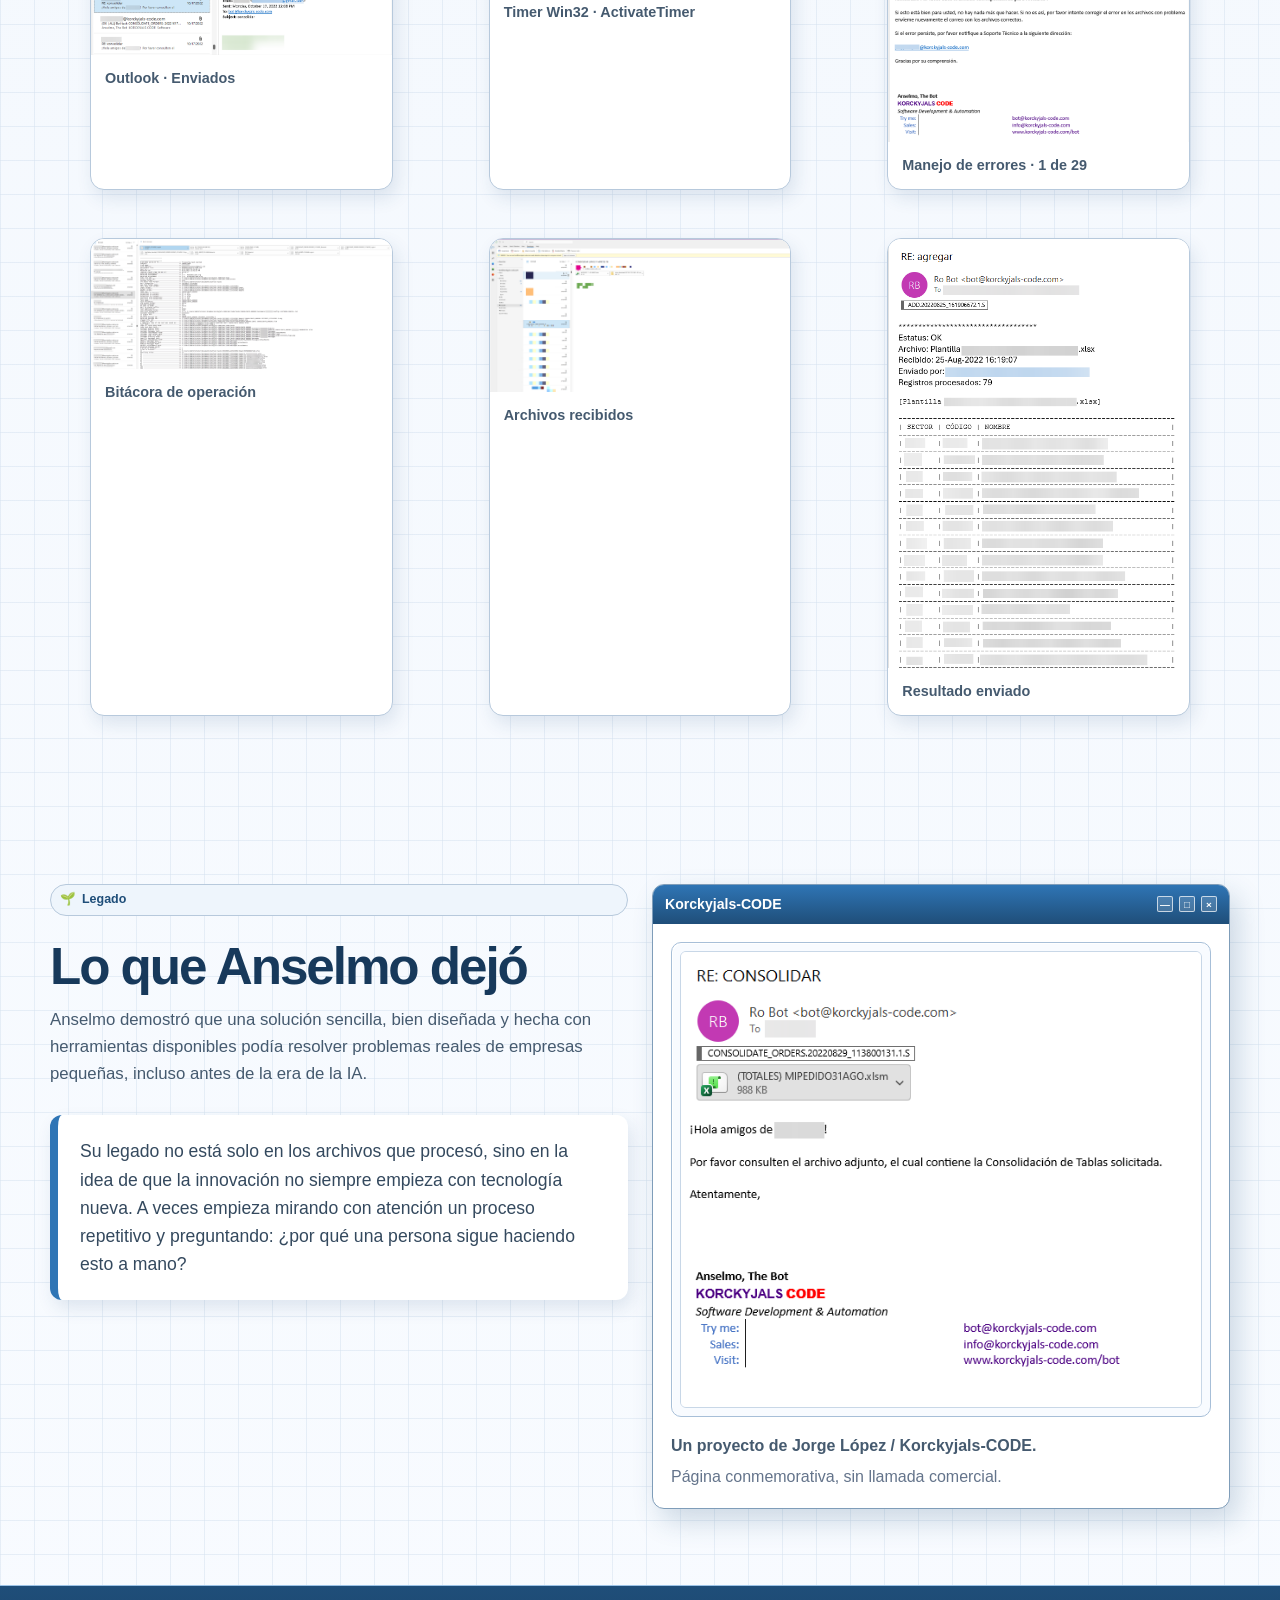
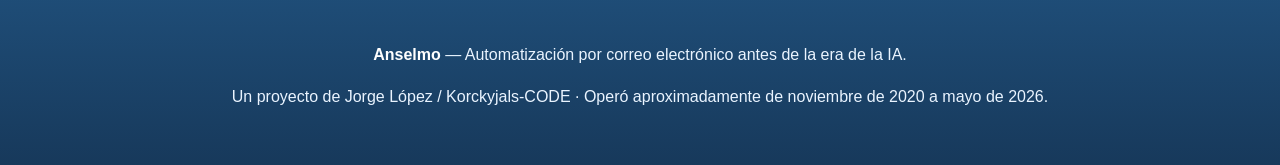
==== commit fe22d097: "Merge pull request #13 from Korckyjals-CODE/cursor/outlookbot-application-startup-15ea Replace Outlo" ====
--- a/index.html
+++ b/index.html
@@ -1100,18 +1100,40 @@
             <div class="image-frame"><img src="assets/outlook-vba.png" alt="Editor VBA de Outlook con el módulo KCK_OutlookBotTools y el procedimiento ProcessBotTask" /></div>
           </div>
         </div>
-        <div class="code-placeholder reveal" aria-label="Bloque de código pendiente">
-          <div class="code-header"><span>OutlookBot.bas</span><span class="lang-es">fragmento pendiente</span><span class="lang-en">pending snippet</span></div>
-          <pre><span class="code-comment">' ES: Fragmento real de VBA pendiente de insertar.
-' EN: Real VBA snippet pending insertion.</span>
-
-<span class="pending-code">' Application_Startup
-' ItemAdd
-' Win32 Timer
-' ProcessBotTask
-' BotTasks / BotLatestActivity
-
-' Reemplazar este bloque cuando se proporcionen los fragmentos reales.</span></pre>
+        <div class="code-placeholder reveal" aria-label="OutlookBot.bas Application_Startup">
+          <div class="code-header"><span>OutlookBot.bas</span><span class="lang-es">Application_Startup</span><span class="lang-en">Application_Startup</span></div>
+          <pre>Public Sub Application_Startup()
+
+<span class="code-comment">    'v1.0:  Created
+    'v1.1:  Turns on the bot rule.
+    'v1.2:  Executes the bot rule on Inbox.
+    'v1.3:  Added weoInboxItems.
+    'v1.4:  Transferred from ThisOutlookSession.</span>
+
+    Dim oRules As Outlook.Rules
+    Dim oOneRule As Outlook.Rule
+    Dim oInbox As Outlook.folder
+    Dim oItem As Outlook.MailItem
+
+    On Error GoTo Leave
+
+    Call UpdateGlobalVariables
+    Call EnsureStrStatusColumnsExist
+
+    Set weoInboxItems = Application.GetNamespace("MAPI").GetDefaultFolder(olFolderInbox).Items
+
+    Debug.Print "The Inbox Add event has been activated"
+
+    GstrEventsAreActive = "YES"
+    GbooEchoToDisplay = True
+
+    Call DeactivateTimer
+    Call CreateBotTaskStamp(olFolderSentMail)
+    Call ActivateTimer
+
+Leave:
+
+End Sub</pre>
         </div>
       </div>
     </section>
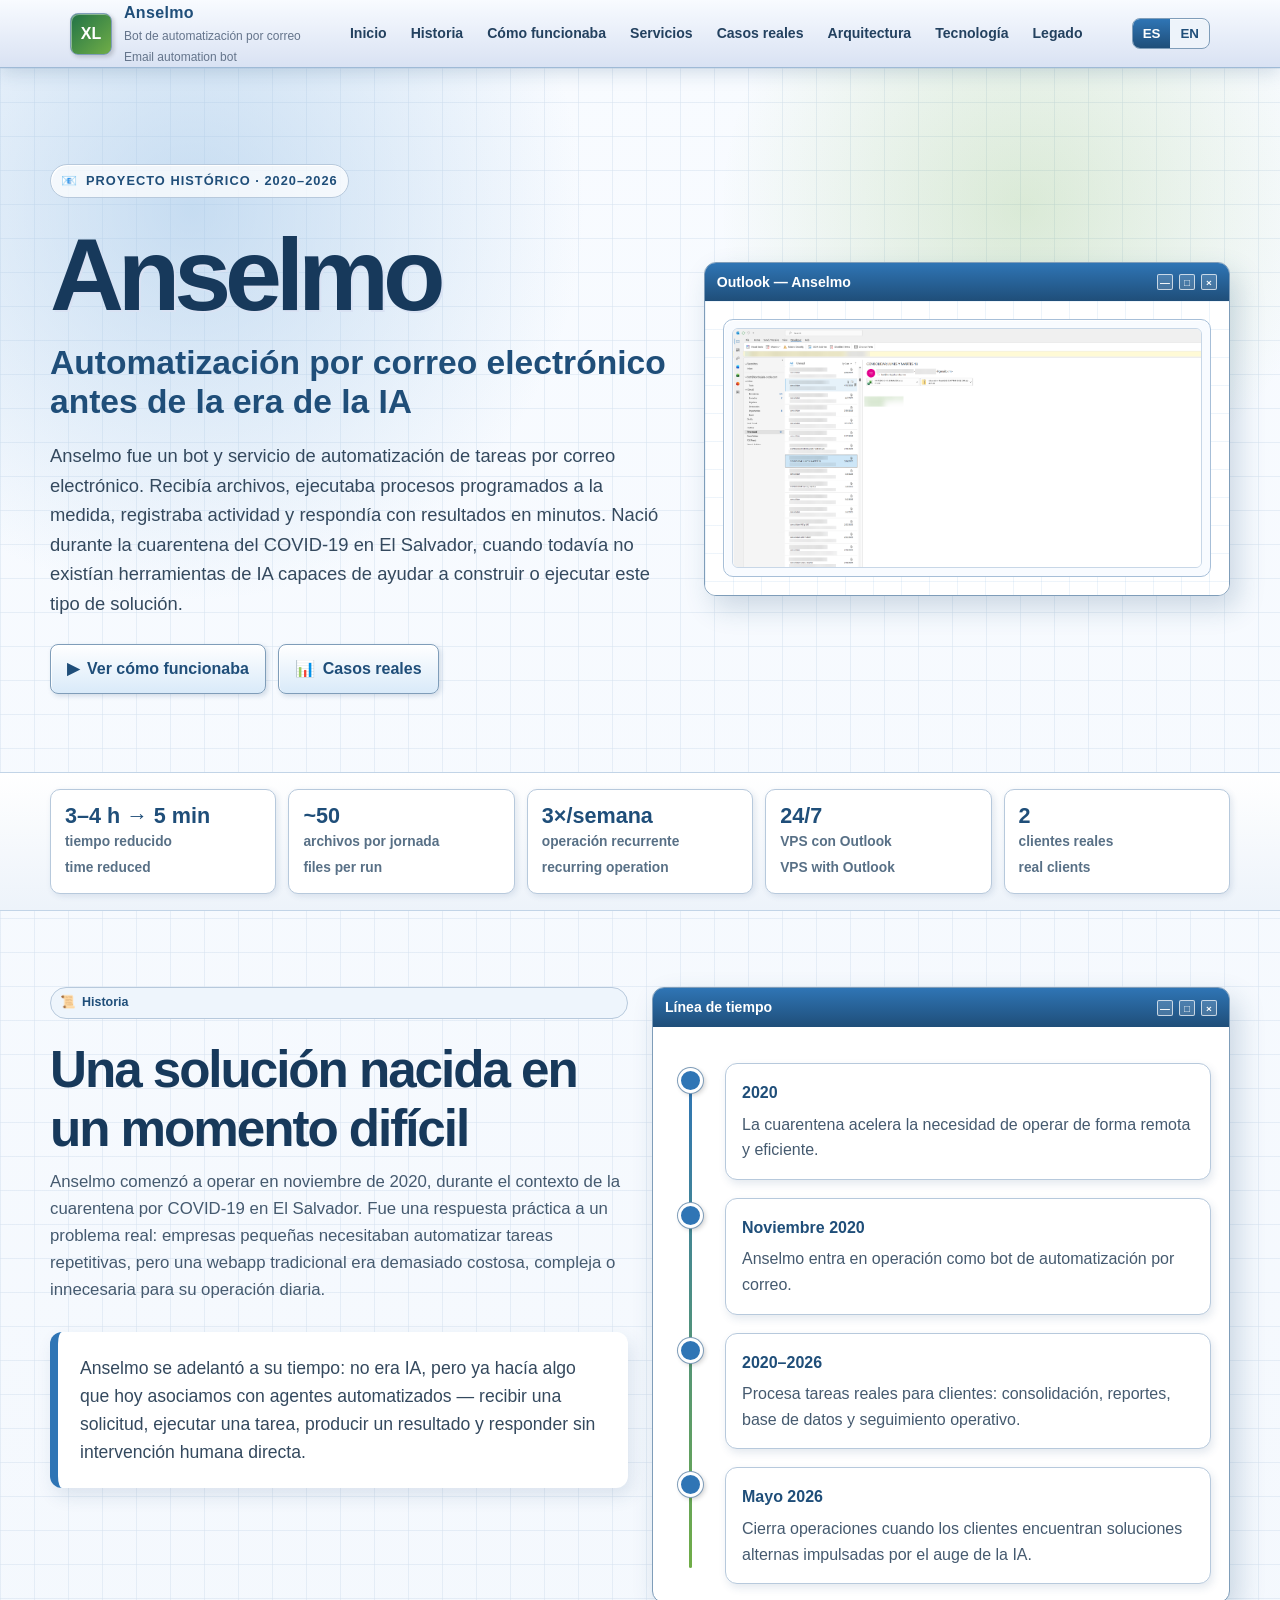
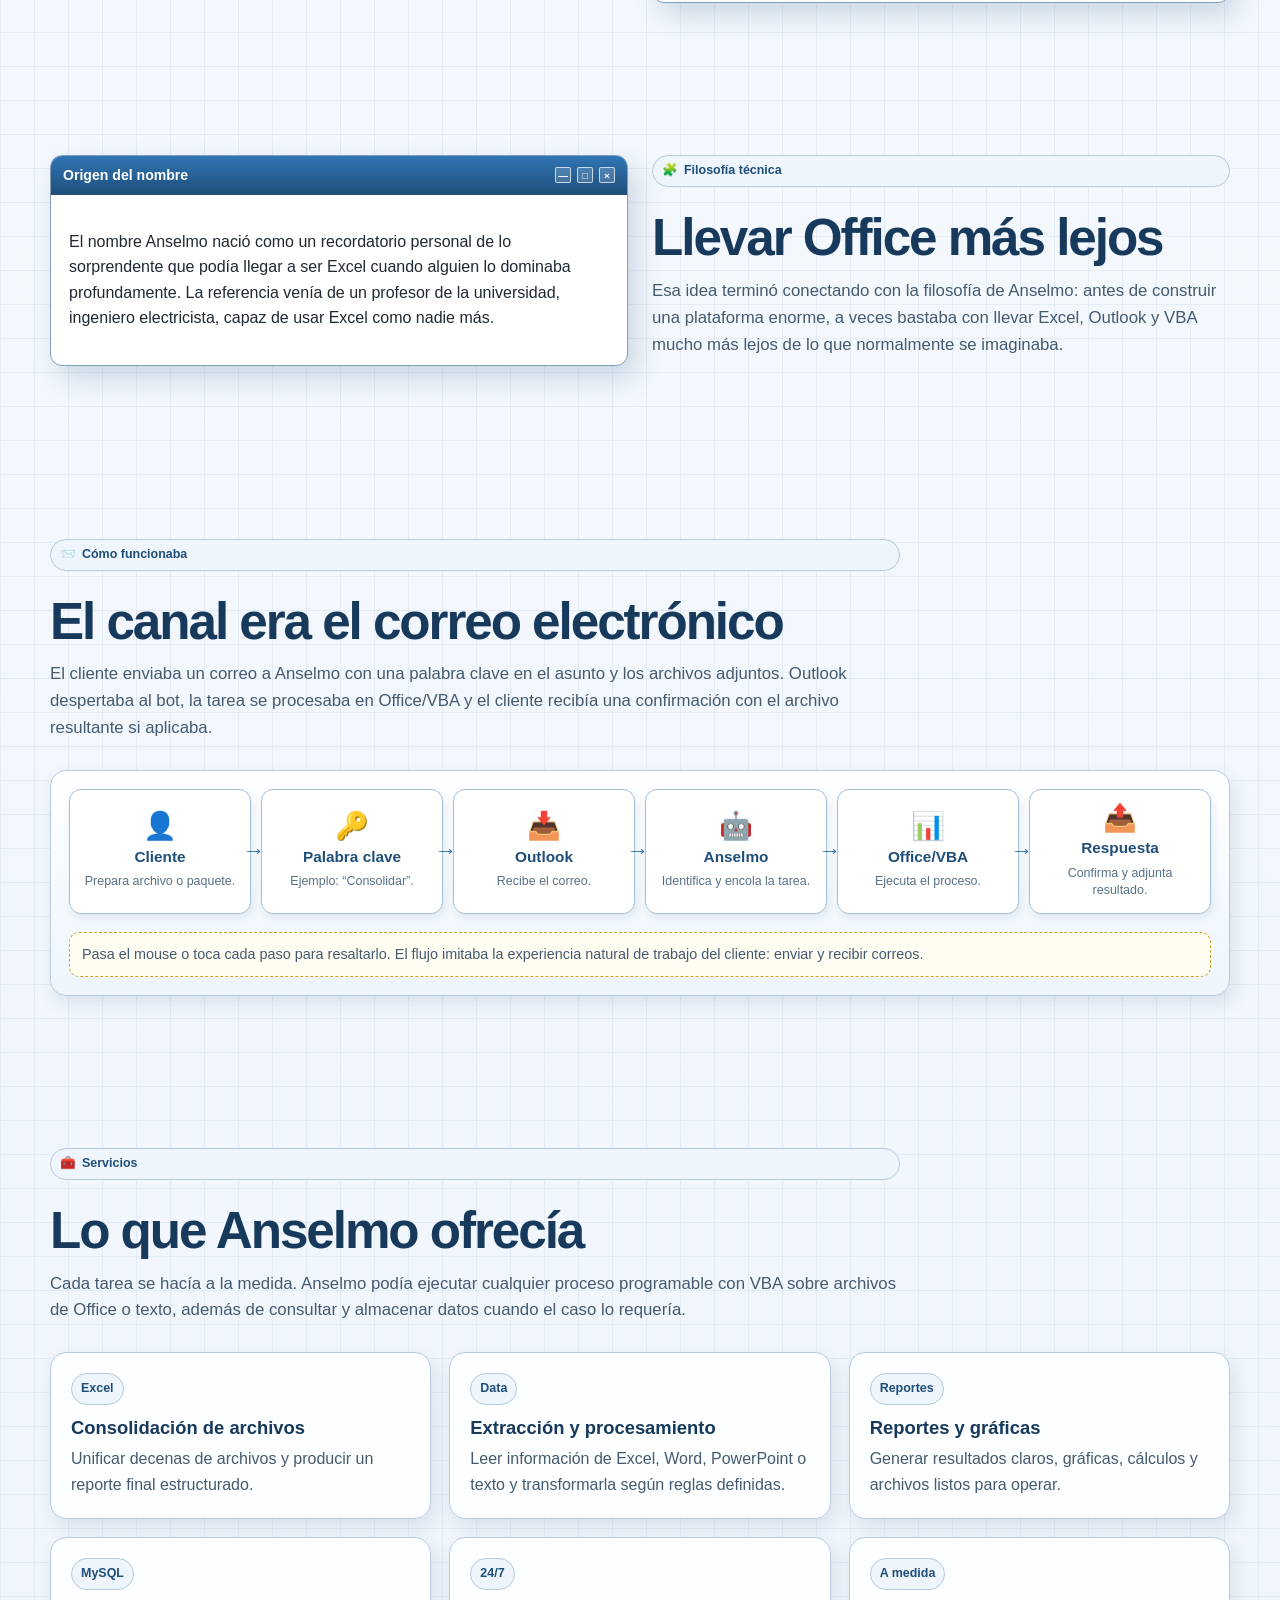
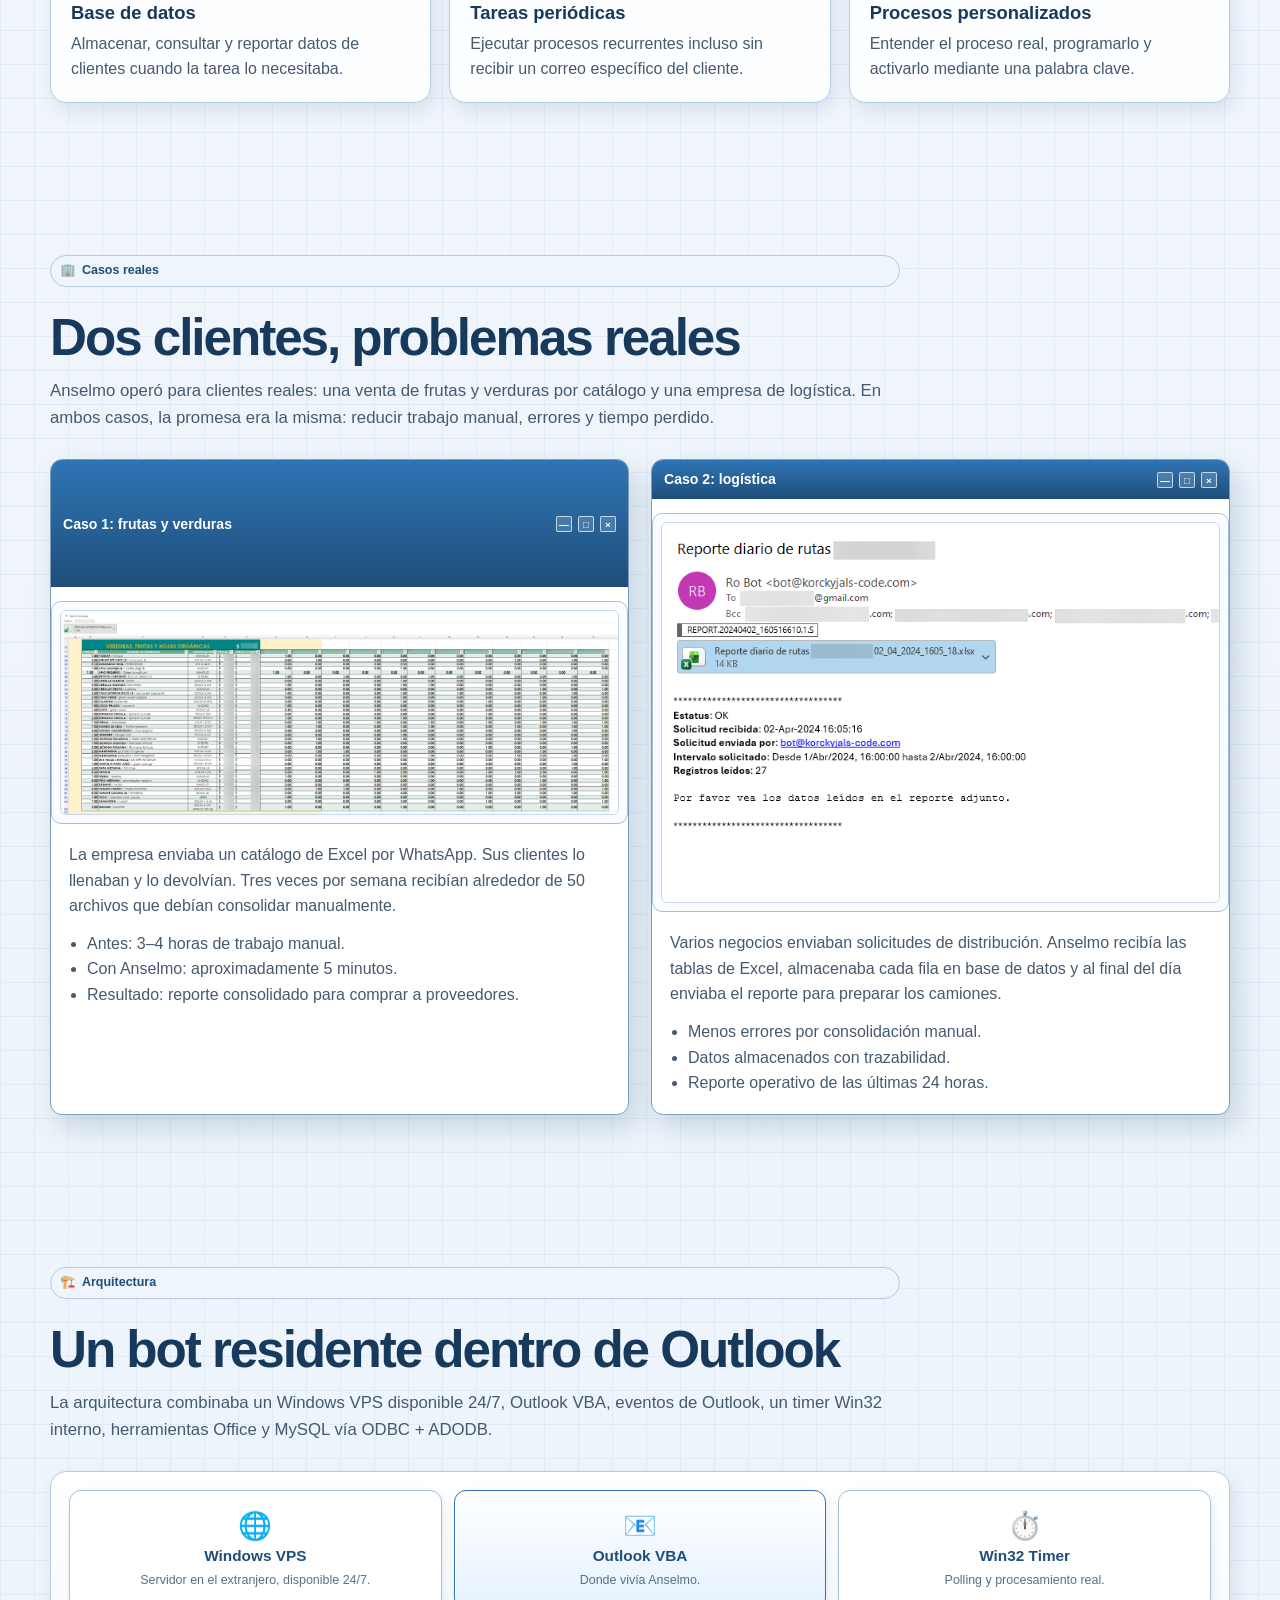
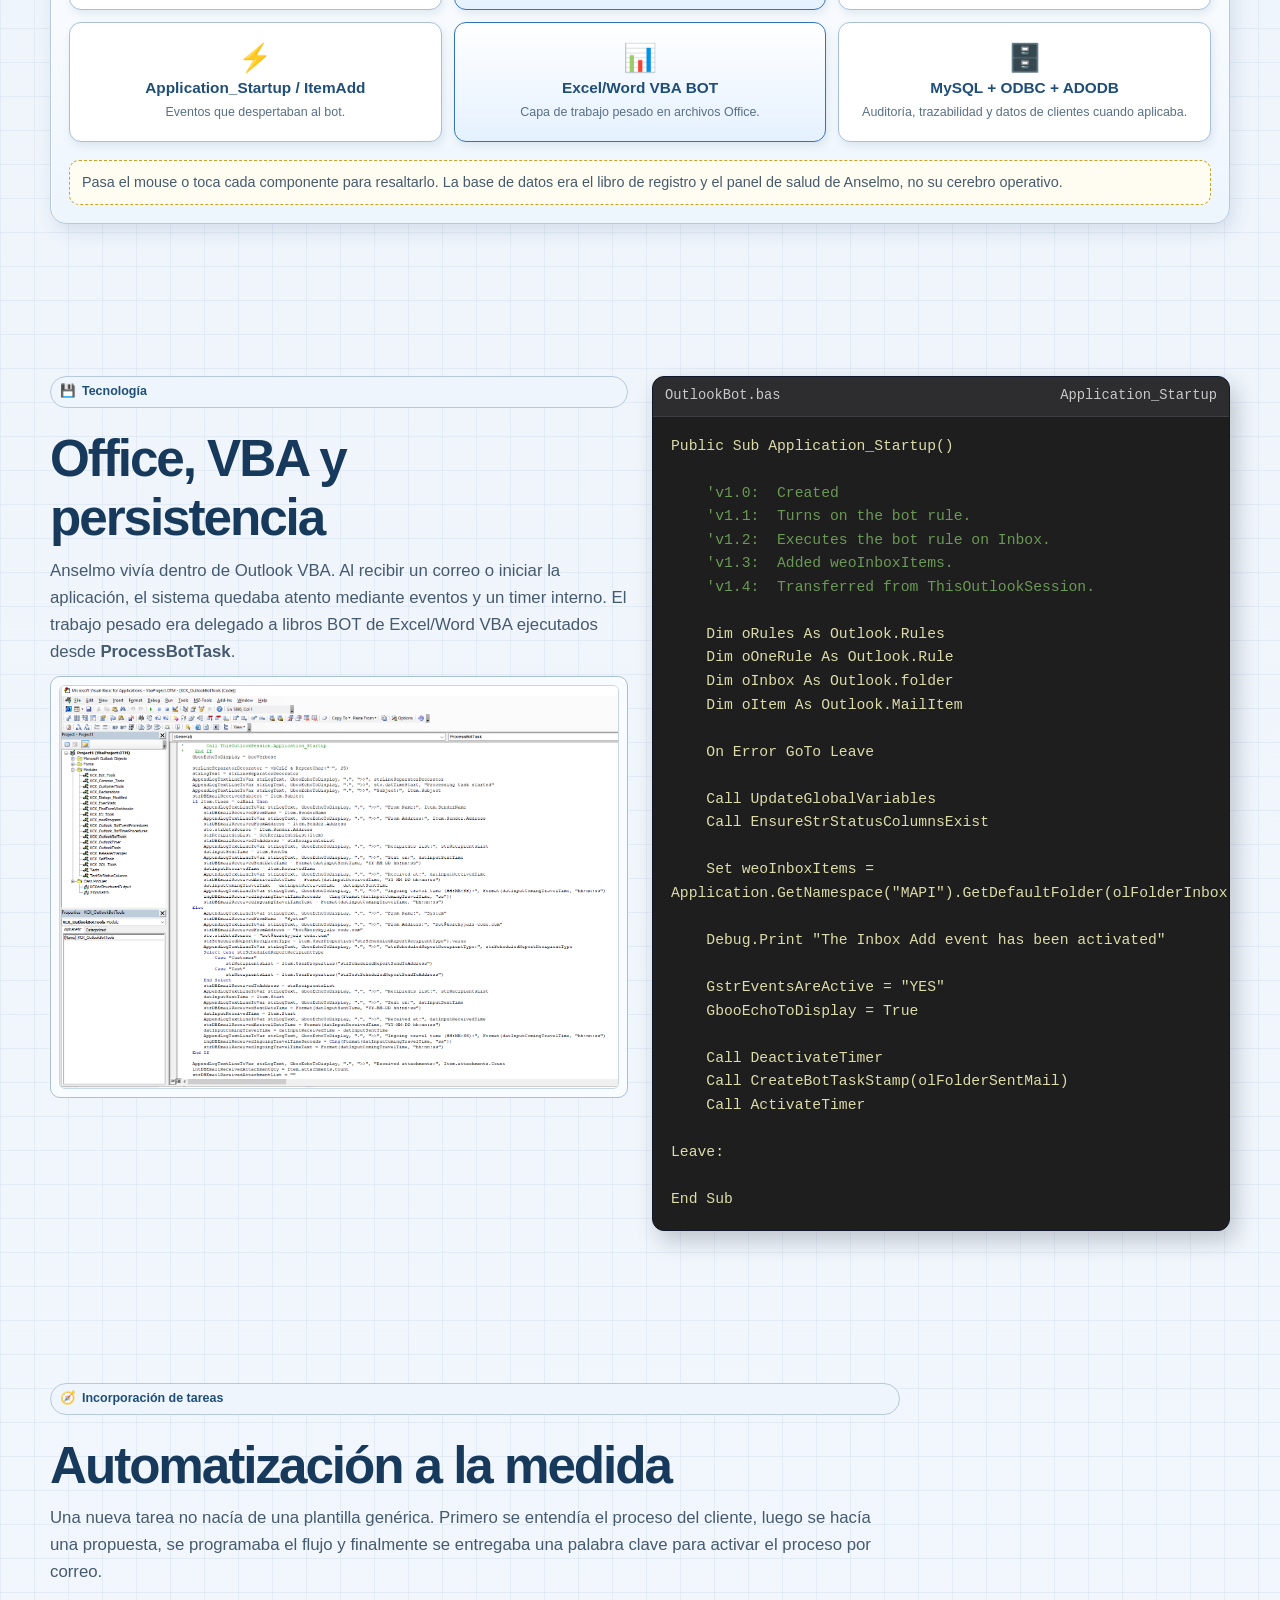
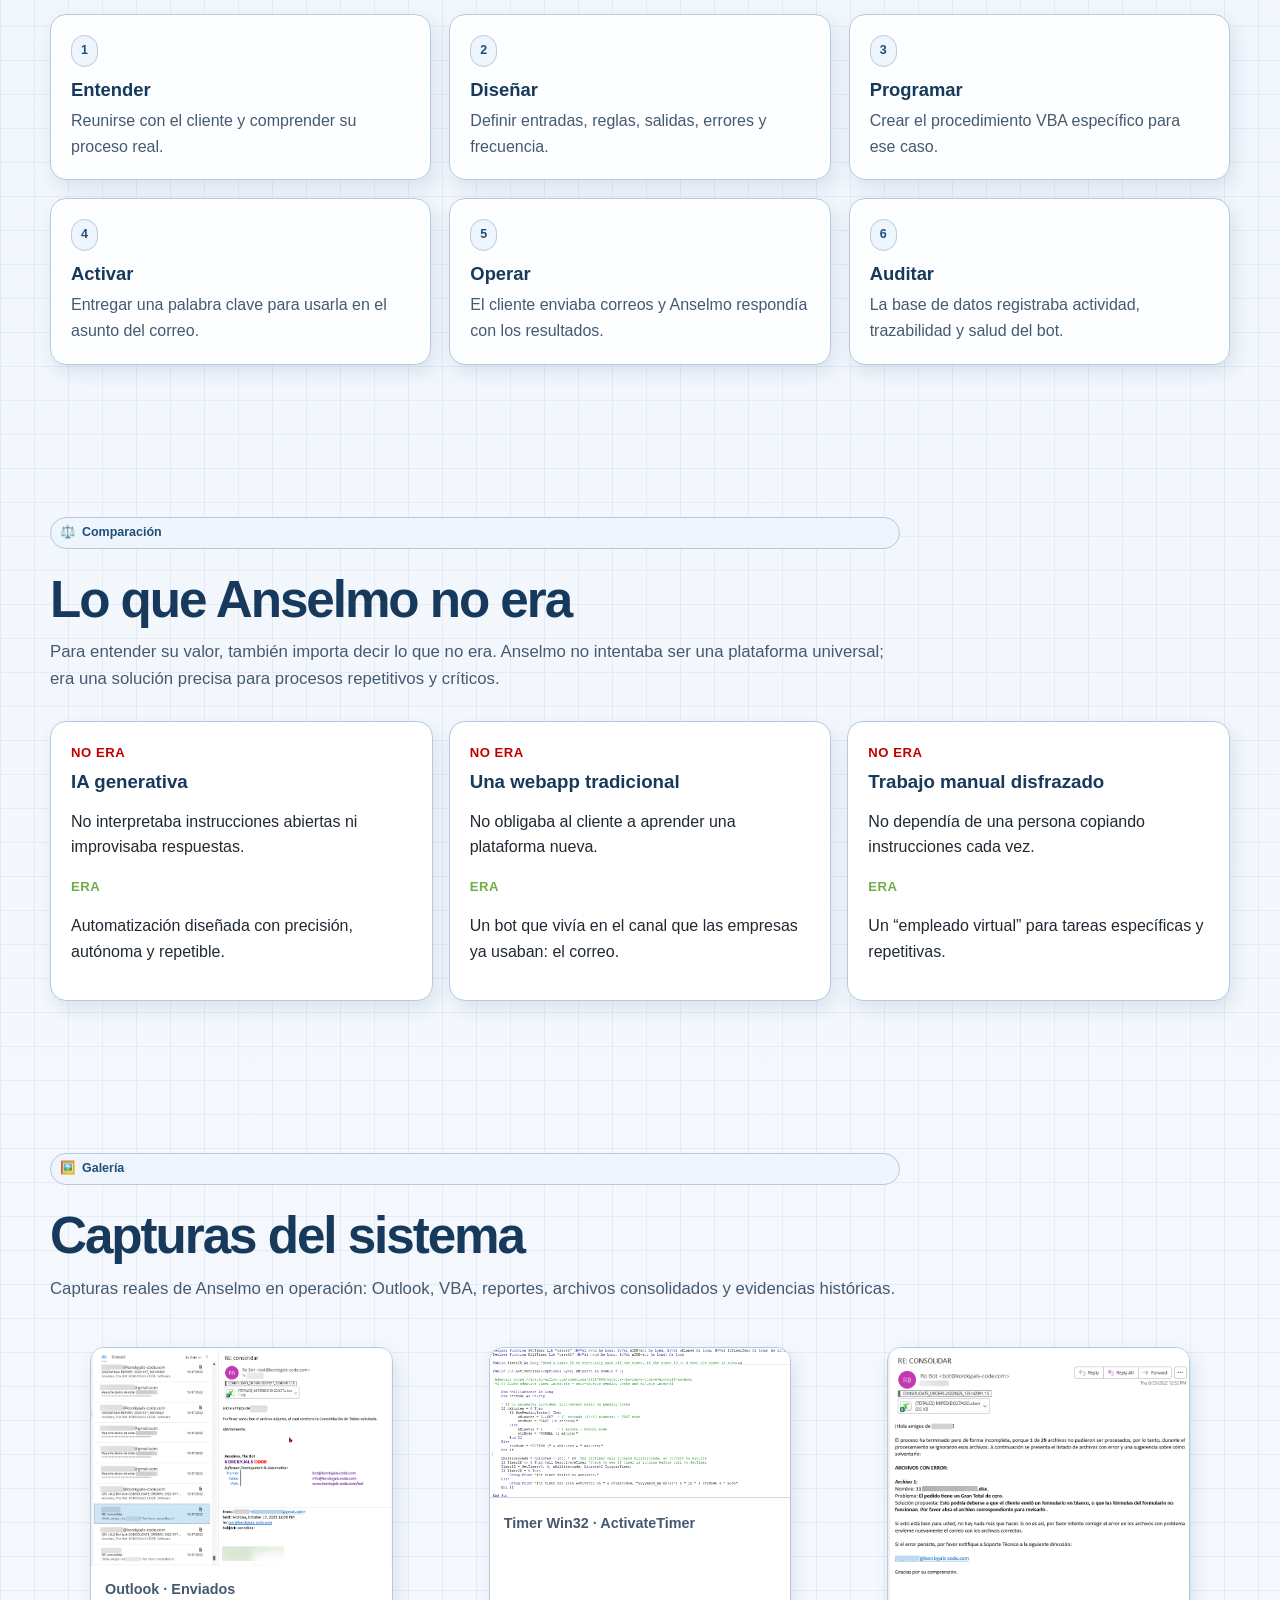
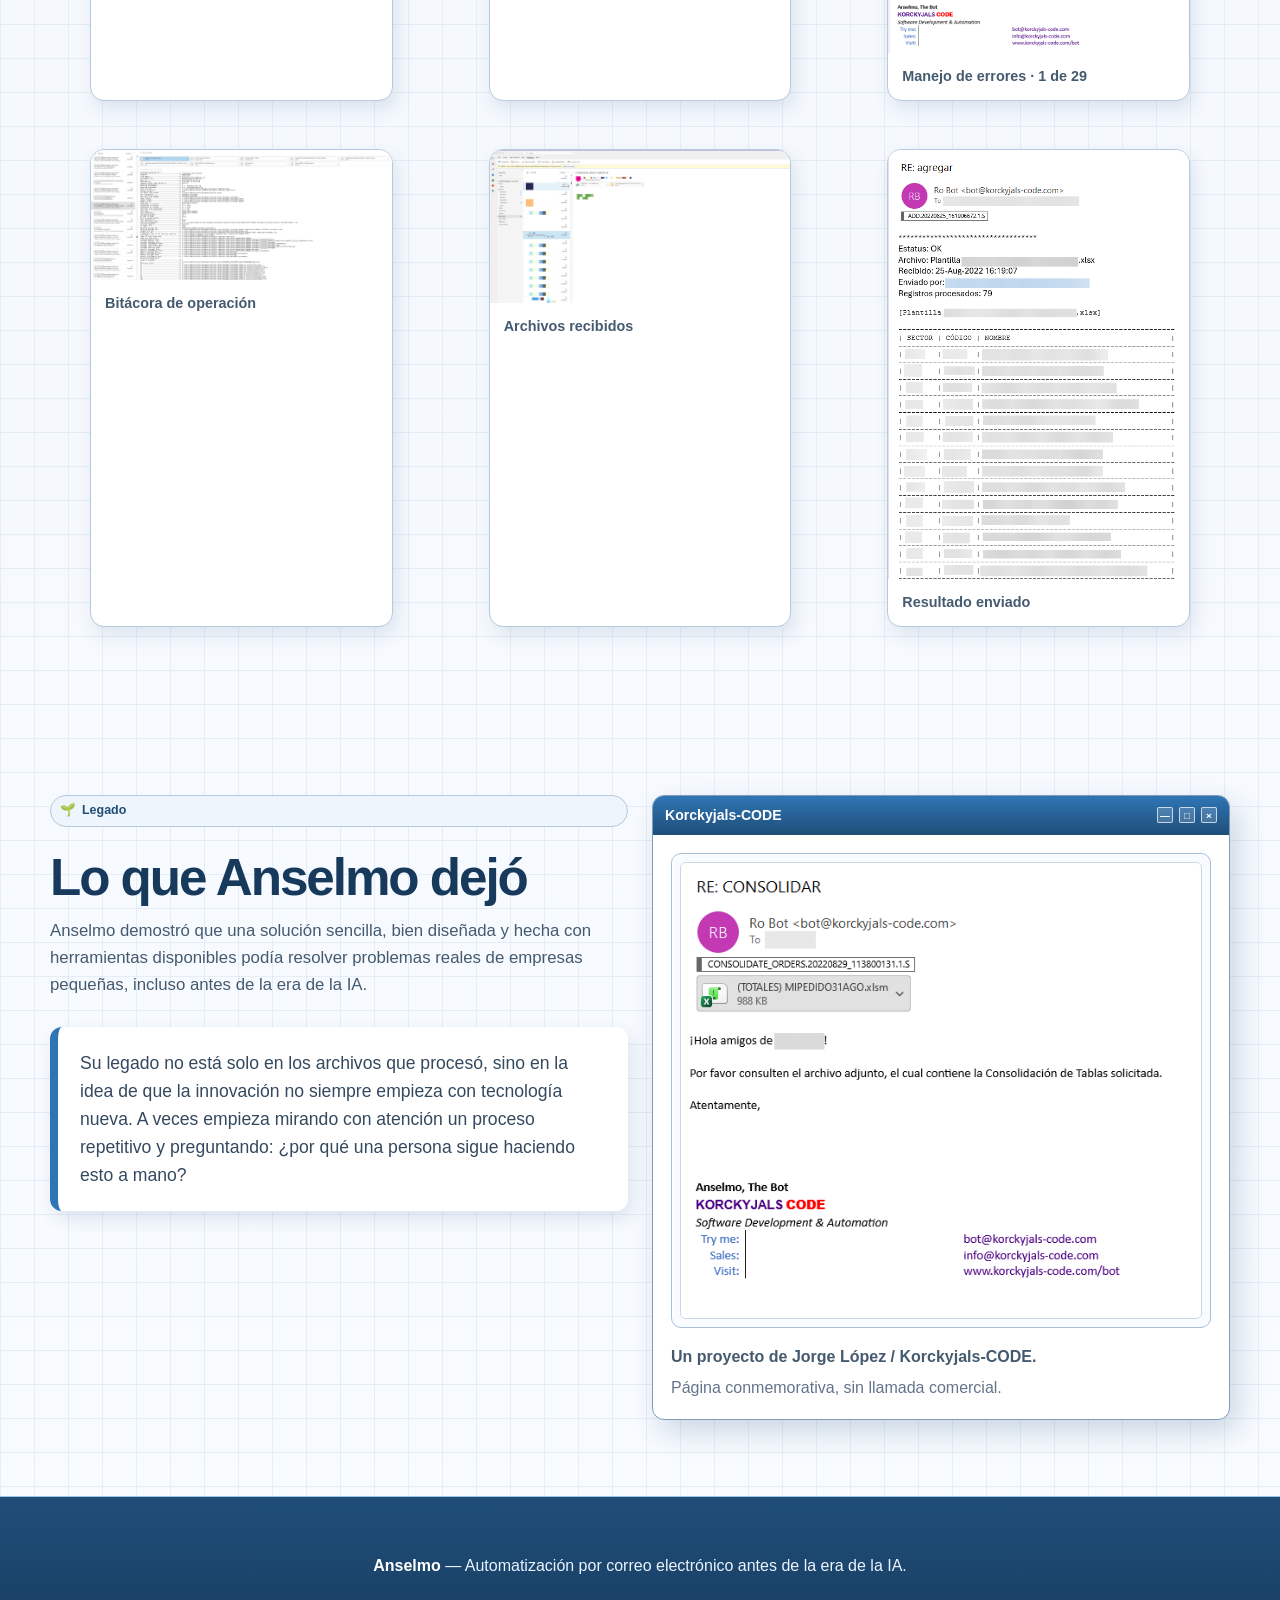
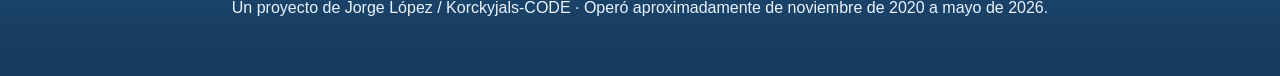
==== commit 268c5fef: "Polish gallery copy: real screenshots, drop placeholder warning Replace pending gallery heading/intr" ====
--- a/index.html
+++ b/index.html
@@ -9,7 +9,6 @@
     /*
       Suggested /assets/ files for this page:
       /assets/hero-anselmo.png
-      /assets/flujo-correo.png
       /assets/caso-frutas-verduras.png
       /assets/caso-logistica.png
       /assets/outlook-vba.png
@@ -21,7 +20,7 @@
       /assets/galeria-05.png
       /assets/galeria-06.png
 
-      hero-anselmo.png is a real Outlook screenshot. caso-frutas-verduras.png is a real MIPEDIDO screenshot. caso-logistica.png is a real blurred daily route-report email screenshot. outlook-vba.png is a real Outlook VBA editor screenshot. galeria-01.png is a real Outlook Enviados screenshot. galeria-02.png is a real ActivateTimer / Win32 SetTimer screenshot. galeria-03.png is a real error-handling CONSOLIDATE_ORDERS email screenshot. galeria-04.png is a real per-task operation-log email screenshot. galeria-05.png is a real Processed-folder screenshot of incoming order files. galeria-06.png is a real send-result email screenshot (ADD/agregar, Estatus OK). reporte-consolidado.png is a real CONSOLIDATE_ORDERS send-result email with the MIPEDIDO totals attachment. Remaining pending item is the OutlookBot.bas snippet.
+      All live: hero-anselmo.png (Outlook), caso-frutas-verduras.png (MIPEDIDO), caso-logistica.png (blurred daily route-report email), outlook-vba.png (Outlook VBA editor), galeria-01.png through galeria-06.png (real operational captures), reporte-consolidado.png (CONSOLIDATE_ORDERS send-result with MIPEDIDO totals), and OutlookBot.bas Application_Startup. flujo-correo.png remains on disk unused (old flowchart, not a real screenshot).
     */
 
     :root {
@@ -349,20 +348,6 @@
         linear-gradient(rgba(157,195,230,0.18) 1px, transparent 1px),
         #fff;
       background-size: 28px 28px;
-    }
-
-    .placeholder-note {
-      display: inline-flex;
-      gap: 8px;
-      align-items: center;
-      padding: 8px 10px;
-      margin: 12px 0 0;
-      border: 1px dashed #b58b00;
-      color: #6f5200;
-      background: #fff4cc;
-      border-radius: 8px;
-      font-size: 0.86rem;
-      font-weight: 650;
     }
 
     .image-frame {
@@ -1177,10 +1162,9 @@
       <div class="container">
         <div class="section-heading reveal">
           <span class="tag">🖼️ <span class="lang-es">Galería</span><span class="lang-en">Gallery</span></span>
-          <h2><span class="lang-es">Capturas pendientes</span><span class="lang-en">Pending screenshots</span></h2>
-          <p class="lang-es block">Esta galería está preparada para recibir capturas reales del proyecto: Outlook, macros, reportes, archivos consolidados, infraestructura y evidencias históricas.</p>
-          <p class="lang-en block">This gallery is ready for real project screenshots: Outlook, macros, reports, consolidated files, infrastructure, and historical evidence.</p>
-          <div class="placeholder-note"><span>⚠</span><span class="lang-es">Las imágenes actuales son placeholders y se reemplazarán cuando estén listas las capturas reales.</span><span class="lang-en">Current images are placeholders and will be replaced once real screenshots are ready.</span></div>
+          <h2><span class="lang-es">Capturas del sistema</span><span class="lang-en">System screenshots</span></h2>
+          <p class="lang-es block">Capturas reales de Anselmo en operación: Outlook, VBA, reportes, archivos consolidados y evidencias históricas.</p>
+          <p class="lang-en block">Real captures of Anselmo in operation: Outlook, VBA, reports, consolidated files, and historical evidence.</p>
         </div>
         <div class="gallery-grid reveal">
           <figure class="gallery-item"><img src="assets/galeria-01.png" alt="Outlook de Anselmo en Enviados con un correo de consolidación y el Excel adjunto" /><figcaption class="gallery-caption"><span class="lang-es">Outlook · Enviados</span><span class="lang-en">Outlook · Sent</span></figcaption></figure>
